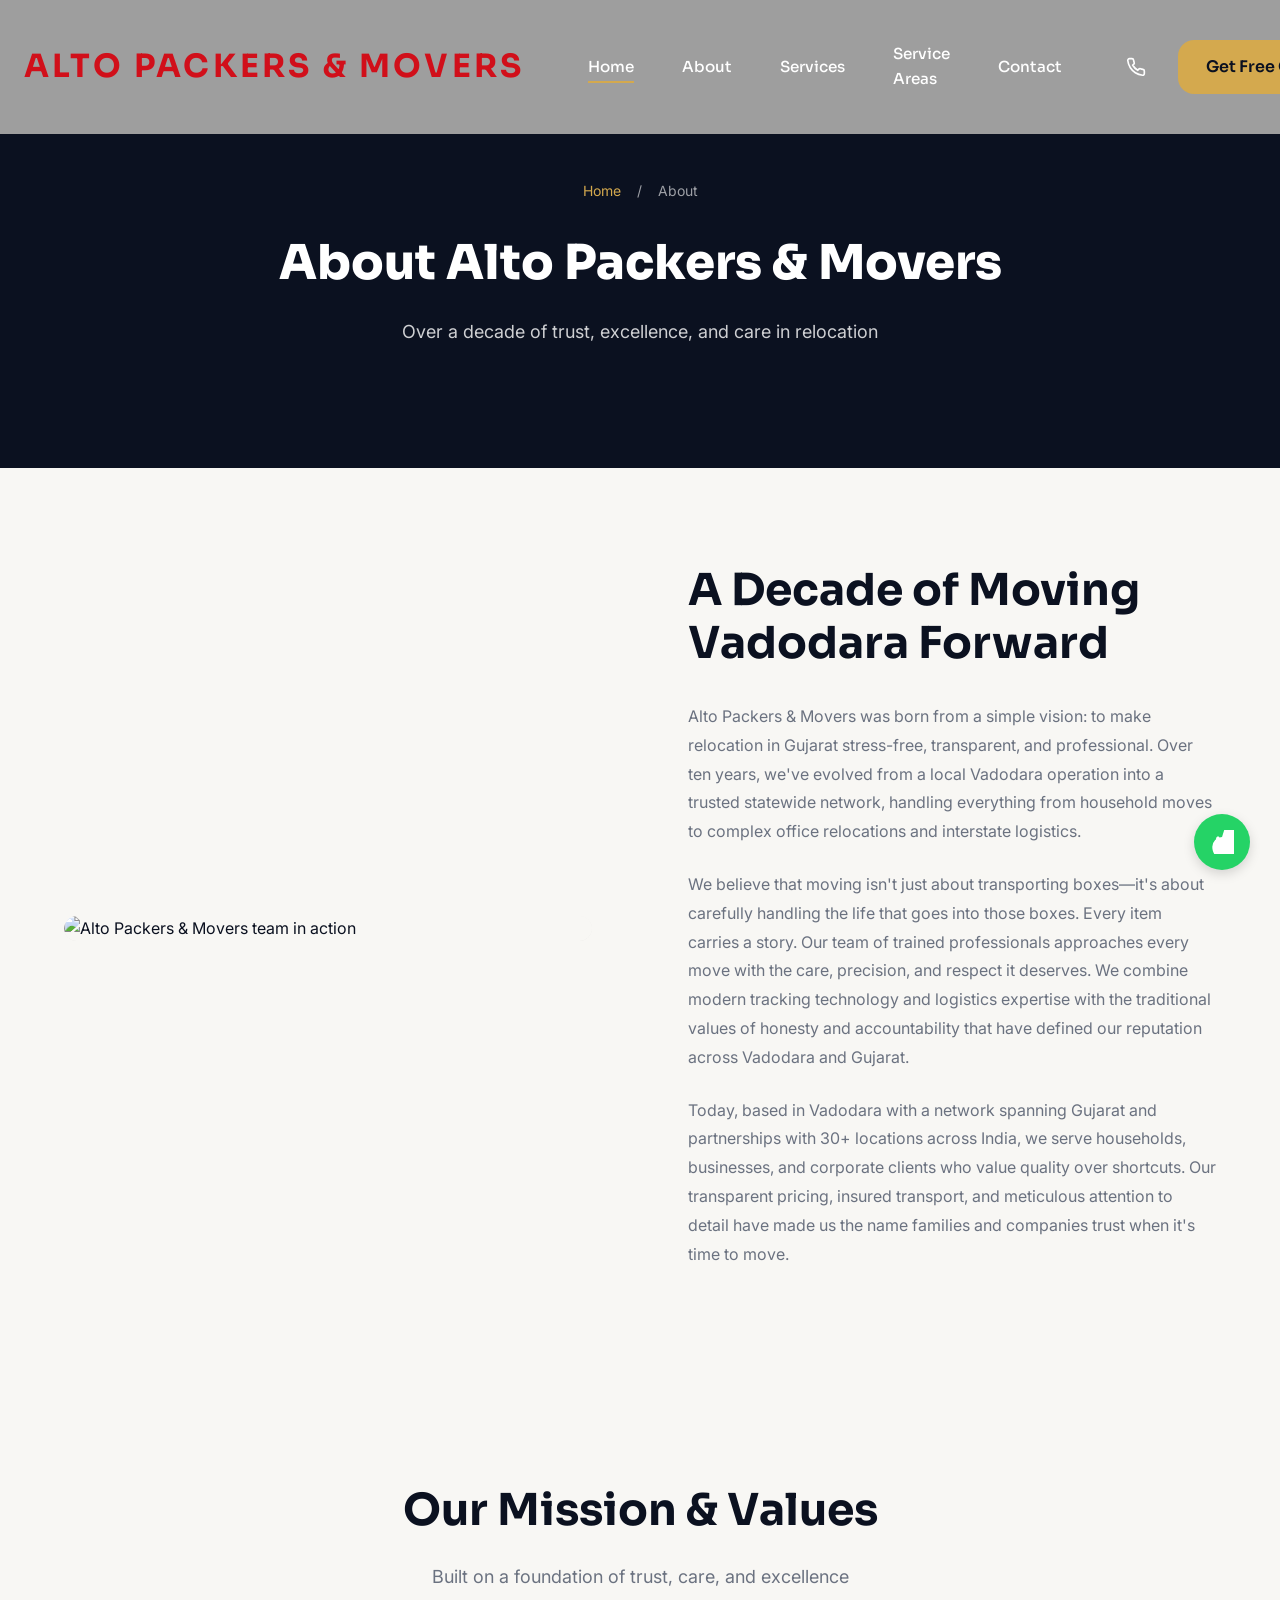
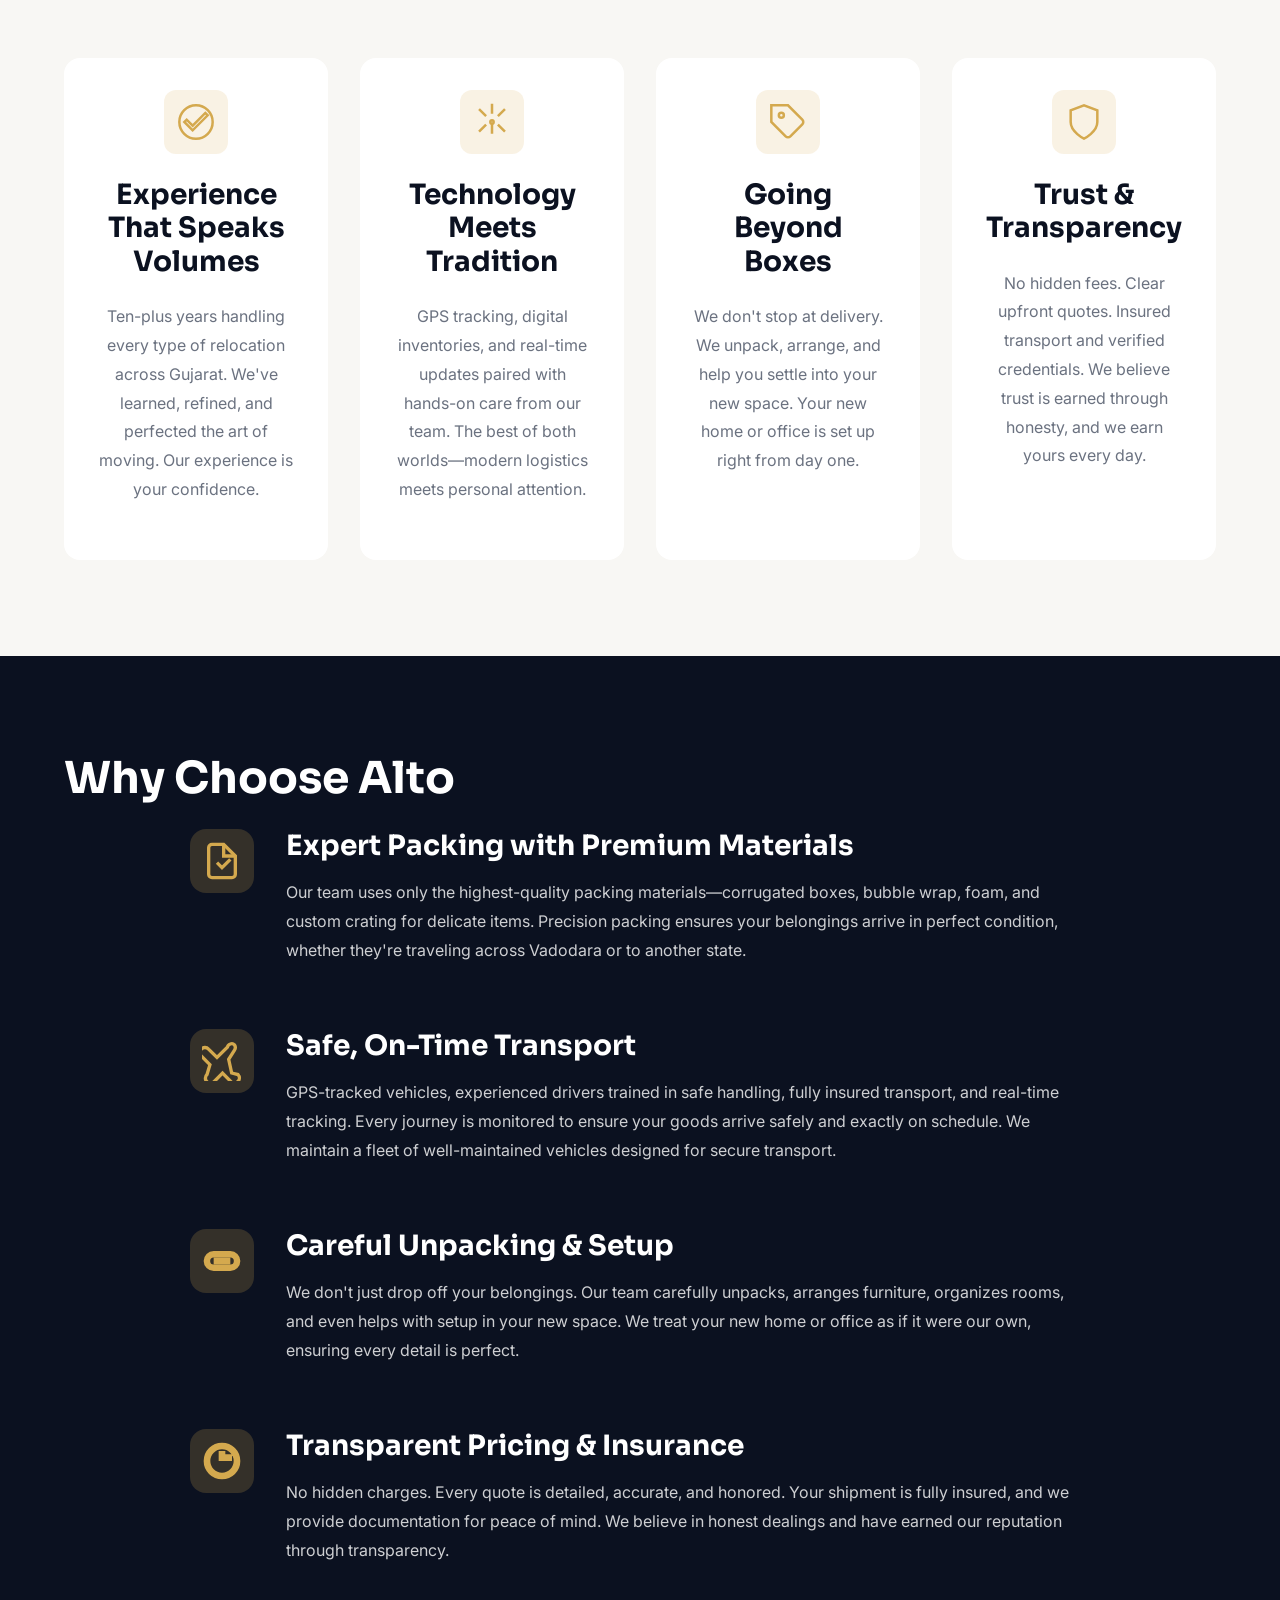
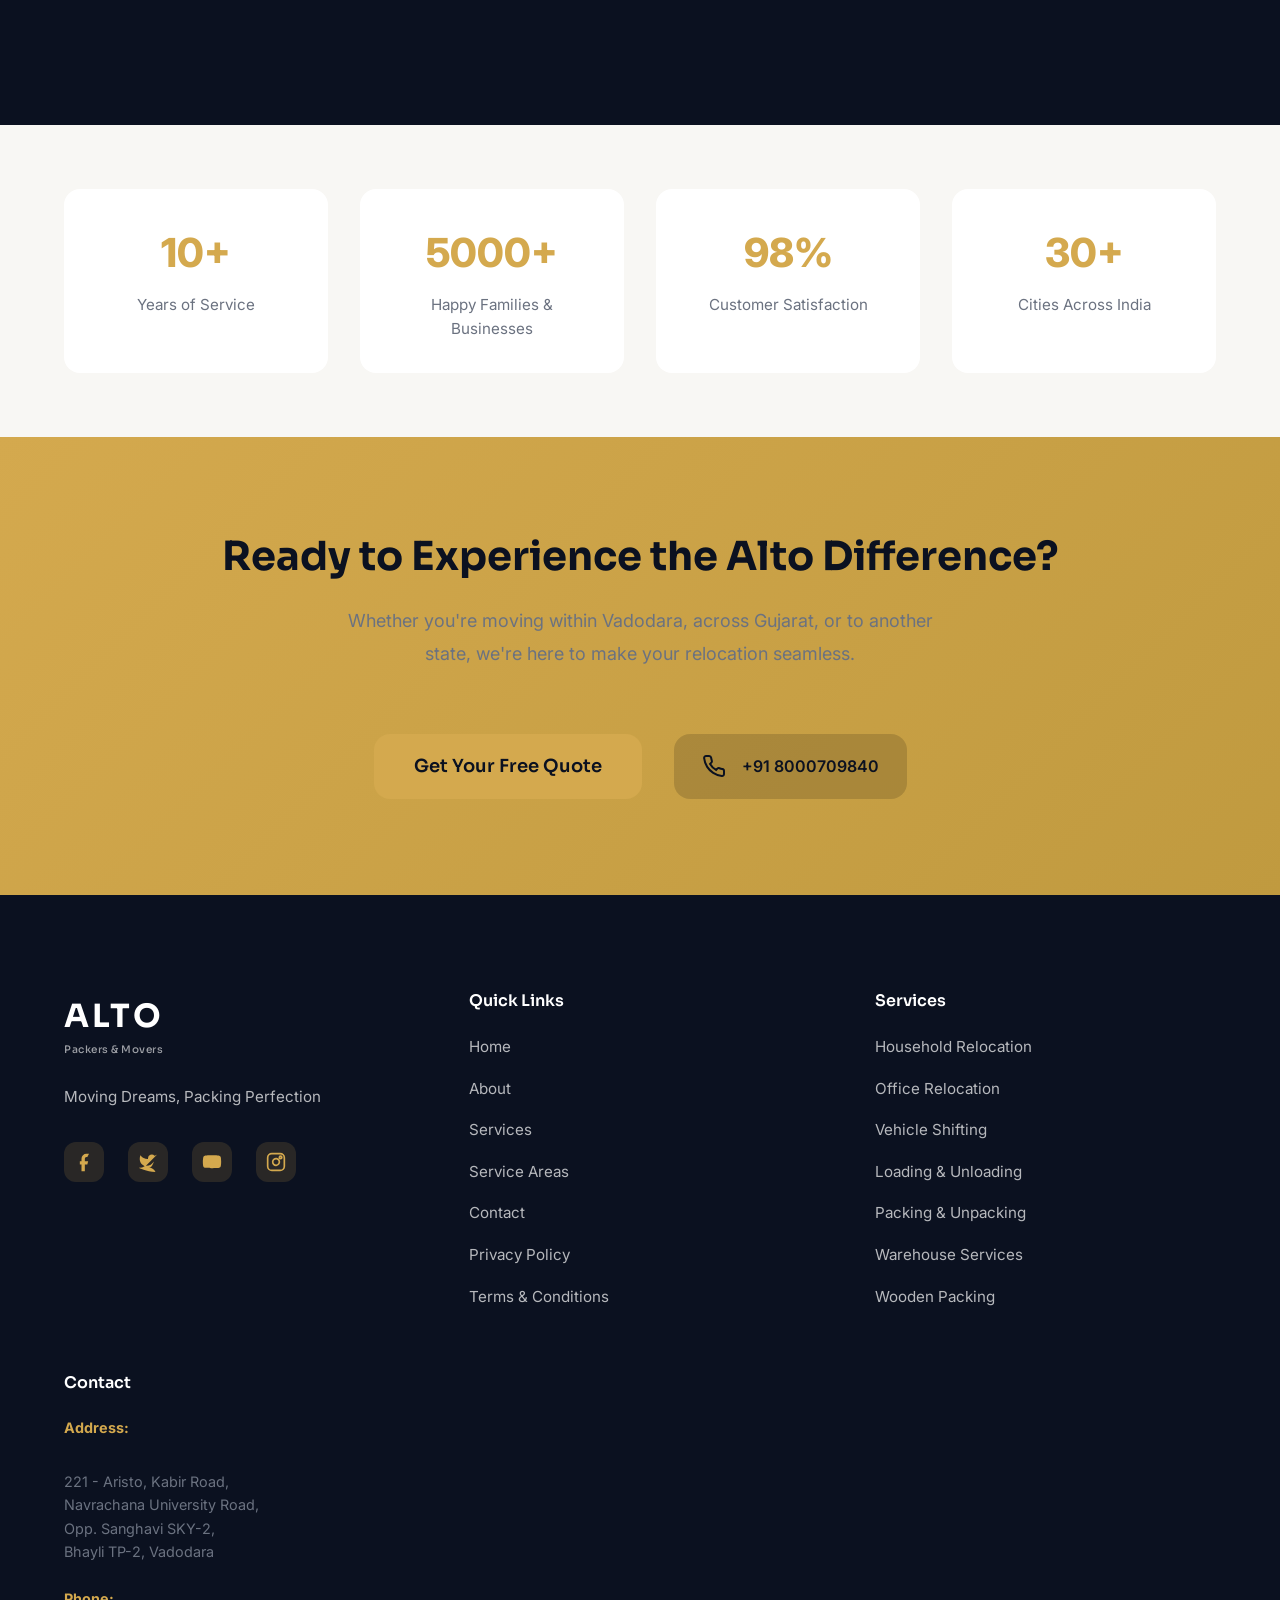
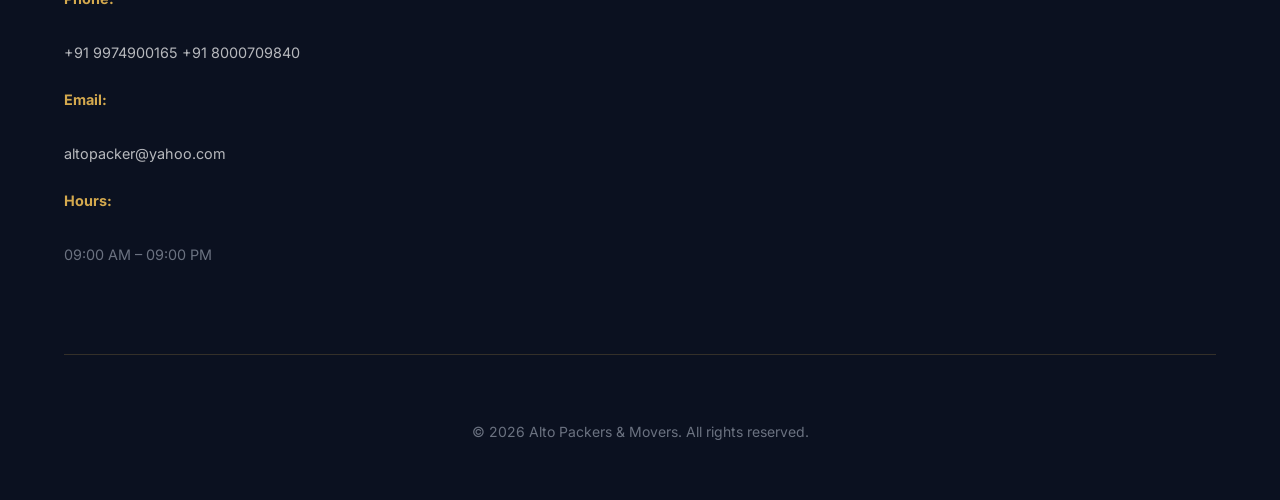
==== about.html @ b80f376f "Update about.html" ====
<!DOCTYPE html>
<html lang="en">
<head>
  <meta charset="UTF-8">
  <meta name="viewport" content="width=device-width, initial-scale=1.0">
  <meta name="description" content="About Alto Packers & Movers | 10+ years experience in premium relocation services across Gujarat. Expert moving company based in Vadodara.">
  <meta name="theme-color" content="#0B1120">
  <meta property="og:title" content="About Alto Packers & Movers | Our Story">
  <meta property="og:description" content="Learn about our 10+ years of expertise in premium relocation services across Vadodara and Gujarat.">
  <meta property="og:image" content="https://images.unsplash.com/photo-1552321554-5fefe8c9ef14?w=1200&h=630&fit=crop">
  <title>About Alto Packers & Movers | Our Story & Experience</title>
  <link href="https://fonts.googleapis.com/css2?family=Sora:wght@400;600;700;800&family=Inter:wght@400;500;600&display=swap" rel="stylesheet">
  <link rel="stylesheet" href="style.css">
</head>
<body>
  <!-- Header Injection -->
  <div id="header"></div>
  <!-- INNER PAGE HERO -->
  <section class="inner-hero">
    <div class="inner-hero__content">
      <div class="breadcrumb">
        <a href="index.html">Home</a>
        <span>/</span>
        <span>About</span>
      </div>
      <h1 class="inner-hero__title">About Alto Packers & Movers</h1>
      <p class="inner-hero__subtitle">Over a decade of trust, excellence, and care in relocation</p>
    </div>
  </section>

  <!-- STORY SECTION -->
  <section class="story-section">
    <div class="container">
      <div class="story-grid">
        <div class="story-image">
          <img src="https://images.unsplash.com/photo-1552321554-5fefe8c9ef14?w=600&h=700&fit=crop" alt="Alto Packers & Movers team in action" class="image-featured">
        </div>
        <div class="story-content">
          <h2 class="section__title">A Decade of Moving Vadodara Forward</h2>
          
          <p>
            Alto Packers & Movers was born from a simple vision: to make relocation in Gujarat stress-free, transparent, and professional. Over ten years, we've evolved from a local Vadodara operation into a trusted statewide network, handling everything from household moves to complex office relocations and interstate logistics.
          </p>

          <p>
            We believe that moving isn't just about transporting boxes—it's about carefully handling the life that goes into those boxes. Every item carries a story. Our team of trained professionals approaches every move with the care, precision, and respect it deserves. We combine modern tracking technology and logistics expertise with the traditional values of honesty and accountability that have defined our reputation across Vadodara and Gujarat.
          </p>

          <p>
            Today, based in Vadodara with a network spanning Gujarat and partnerships with 30+ locations across India, we serve households, businesses, and corporate clients who value quality over shortcuts. Our transparent pricing, insured transport, and meticulous attention to detail have made us the name families and companies trust when it's time to move.
          </p>
        </div>
      </div>
    </div>
  </section>

  <!-- MISSION & VALUES -->
  <section class="mission-values">
    <div class="container">
      <div class="section__header">
        <h2 class="section__title">Our Mission & Values</h2>
        <p class="section__subtitle">Built on a foundation of trust, care, and excellence</p>
      </div>

      <div class="values-grid">
        <div class="value-card">
          <div class="value-card__icon">
            <svg width="40" height="40" viewBox="0 0 24 24" fill="none" stroke="currentColor" stroke-width="1.5">
              <path d="M12 2C6.48 2 2 6.48 2 12s4.48 10 10 10 10-4.48 10-10S17.52 2 12 2zm-2 15l-5-5 1.41-1.41L10 14.17l7.59-7.59L19 8l-9 9z"></path>
            </svg>
          </div>
          <h3>Experience That Speaks Volumes</h3>
          <p>Ten-plus years handling every type of relocation across Gujarat. We've learned, refined, and perfected the art of moving. Our experience is your confidence.</p>
        </div>

        <div class="value-card">
          <div class="value-card__icon">
            <svg width="40" height="40" viewBox="0 0 24 24" fill="none" stroke="currentColor" stroke-width="1.5">
              <circle cx="12" cy="12" r="1"></circle>
              <path d="M12 1v6m0 6v6"></path>
              <path d="M4.22 4.22l4.24 4.24m0 5.08l-4.24 4.24"></path>
              <path d="M19.78 4.22l-4.24 4.24m0 5.08l4.24 4.24"></path>
            </svg>
          </div>
          <h3>Technology Meets Tradition</h3>
          <p>GPS tracking, digital inventories, and real-time updates paired with hands-on care from our team. The best of both worlds—modern logistics meets personal attention.</p>
        </div>

        <div class="value-card">
          <div class="value-card__icon">
            <svg width="40" height="40" viewBox="0 0 24 24" fill="none" stroke="currentColor" stroke-width="1.5">
              <path d="M20.59 13.41l-7.17 7.17a2 2 0 0 1-2.83 0L2 12V2h10l8.59 8.59a2 2 0 0 1 0 2.82z"></path>
              <circle cx="8" cy="8" r="1.5"></circle>
            </svg>
          </div>
          <h3>Going Beyond Boxes</h3>
          <p>We don't stop at delivery. We unpack, arrange, and help you settle into your new space. Your new home or office is set up right from day one.</p>
        </div>

        <div class="value-card">
          <div class="value-card__icon">
            <svg width="40" height="40" viewBox="0 0 24 24" fill="none" stroke="currentColor" stroke-width="1.5">
              <path d="M12 22s8-4 8-10V5l-8-3-8 3v7c0 6 8 10 8 10z"></path>
            </svg>
          </div>
          <h3>Trust & Transparency</h3>
          <p>No hidden fees. Clear upfront quotes. Insured transport and verified credentials. We believe trust is earned through honesty, and we earn yours every day.</p>
        </div>
      </div>
    </section>

  <!-- WHY CHOOSE US DETAIL -->
  <section class="why-choose-us-detail dark-section">
    <div class="container">
      <h2 class="section__title">Why Choose Alto</h2>

      <div class="features-list">
        <div class="feature-detail">
          <div class="feature-detail__icon">
            <svg width="40" height="40" viewBox="0 0 24 24" fill="none" stroke="currentColor" stroke-width="2">
              <path d="M13 2H6a2 2 0 0 0-2 2v16a2 2 0 0 0 2 2h12a2 2 0 0 0 2-2V9z"></path>
              <polyline points="13 2 13 9 20 9"></polyline>
              <path d="M9 13l3 3 5-5"></path>
            </svg>
          </div>
          <div>
            <h3>Expert Packing with Premium Materials</h3>
            <p>Our team uses only the highest-quality packing materials—corrugated boxes, bubble wrap, foam, and custom crating for delicate items. Precision packing ensures your belongings arrive in perfect condition, whether they're traveling across Vadodara or to another state.</p>
          </div>
        </div>

        <div class="feature-detail">
          <div class="feature-detail__icon">
            <svg width="40" height="40" viewBox="0 0 24 24" fill="none" stroke="currentColor" stroke-width="2">
              <path d="M17.8 19.2L16 11l3.5-5.5c.7-1 .6-2.2 0-3.2a2.276 2.276 0 0 0-2.5-.5c-.88.3-1.6 1-1.77 1.93L9 9.86l-5.07-5a3 3 0 1 0-4.24 4.24l5.07 5.07L3 20.13a3 3 0 1 0 4.24 4.24l5.07-5.07 5.07 5.07a3 3 0 0 0 4.24-4.24L17.8 19.2z"></path>
            </svg>
          </div>
          <div>
            <h3>Safe, On-Time Transport</h3>
            <p>GPS-tracked vehicles, experienced drivers trained in safe handling, fully insured transport, and real-time tracking. Every journey is monitored to ensure your goods arrive safely and exactly on schedule. We maintain a fleet of well-maintained vehicles designed for secure transport.</p>
          </div>
        </div>

        <div class="feature-detail">
          <div class="feature-detail__icon">
            <svg width="40" height="40" viewBox="0 0 24 24" fill="none" stroke="currentColor" stroke-width="2">
              <path d="M3.9 12c0-1.71 1.39-3.1 3.1-3.1h4V7H7c-2.76 0-5 2.24-5 5s2.24 5 5 5h4v-1.9H7c-1.71 0-3.1-1.39-3.1-3.1zM8 13h8v-2H8v2zm9-6h-4v1.9h4c1.71 0 3.1 1.39 3.1 3.1s-1.39 3.1-3.1 3.1h-4V17h4c2.76 0 5-2.24 5-5s-2.24-5-5-5z"></path>
            </svg>
          </div>
          <div>
            <h3>Careful Unpacking & Setup</h3>
            <p>We don't just drop off your belongings. Our team carefully unpacks, arranges furniture, organizes rooms, and even helps with setup in your new space. We treat your new home or office as if it were our own, ensuring every detail is perfect.</p>
          </div>
        </div>

        <div class="feature-detail">
          <div class="feature-detail__icon">
            <svg width="40" height="40" viewBox="0 0 24 24" fill="none" stroke="currentColor" stroke-width="2">
              <path d="M12 22C6.477 22 2 17.523 2 12S6.477 2 12 2s10 4.477 10 10-4.477 10-10 10zm0-2a8 8 0 1 0 0-16 8 8 0 0 0 0 16zm1-11h4v2h-6V7h2v4z"></path>
            </svg>
          </div>
          <div>
            <h3>Transparent Pricing & Insurance</h3>
            <p>No hidden charges. Every quote is detailed, accurate, and honored. Your shipment is fully insured, and we provide documentation for peace of mind. We believe in honest dealings and have earned our reputation through transparency.</p>
          </div>
        </div>
      </div>
    </div>
  </section>

  <!-- STATS STRIP -->
  <section class="stats-strip">
    <div class="container">
      <div class="stats-grid">
        <div class="stat-block">
          <div class="stat-block__number">10+</div>
          <div class="stat-block__label">Years of Service</div>
        </div>
        <div class="stat-block">
          <div class="stat-block__number">5000+</div>
          <div class="stat-block__label">Happy Families & Businesses</div>
        </div>
        <div class="stat-block">
          <div class="stat-block__number">98%</div>
          <div class="stat-block__label">Customer Satisfaction</div>
        </div>
        <div class="stat-block">
          <div class="stat-block__number">30+</div>
          <div class="stat-block__label">Cities Across India</div>
        </div>
      </div>
    </div>
  </section>

  <!-- CTA BANNER -->
  <section class="cta-banner">
    <div class="container">
      <h2 class="cta-banner__title">Ready to Experience the Alto Difference?</h2>
      <p class="cta-banner__description">Whether you're moving within Vadodara, across Gujarat, or to another state, we're here to make your relocation seamless.</p>
      <div class="cta-banner__actions">
        <a href="contact.html" class="btn btn--secondary btn--large">Get Your Free Quote</a>
        <a href="tel:+918000709840" class="cta-banner__phone">
          <svg width="24" height="24" viewBox="0 0 24 24" fill="none" stroke="currentColor" stroke-width="2">
            <path d="M22 16.92v3a2 2 0 0 1-2.18 2 19.79 19.79 0 0 1-8.63-3.07 19.5 19.5 0 0 1-6-6 19.79 19.79 0 0 1-3.07-8.67A2 2 0 0 1 4.11 2h3a2 2 0 0 1 2 1.72 12.84 12.84 0 0 0 .7 2.81 2 2 0 0 1-.45 2.11L8.09 9.91a16 16 0 0 0 6 6l1.27-1.27a2 2 0 0 1 2.11-.45 12.84 12.84 0 0 0 2.81.7A2 2 0 0 1 22 16.92z"></path>
          </svg>
          <span>+91 8000709840</span>
        </a>
      </div>
    </div>
  </section>

 

  <!-- WhatsApp Button -->
  <a href="https://wa.me/918000709840?text=Hello%20Alto%20Packers%20%26%20Movers%21%20I%20need%20help%20with%20my%20move." class="whatsapp-btn" aria-label="Chat on WhatsApp" title="Chat with us on WhatsApp" target="_blank" rel="noopener noreferrer">
    <svg width="24" height="24" viewBox="0 0 24 24" fill="currentColor">
      <path d="M17.472 14.382c-.297-.149-1.758-.867-2.03-.967-.272-.099-.471-.148-.67.15-.197.297-.767.966-.94 1.164-.173.199-.347.223-.644.075-.297-.15-1.255-.463-2.39-1.475-.883-.788-1.48-1.761-1.653-2.059-.173-.297-.018-.458.13-.606.134-.133.298-.347.446-.52.149-.174.198-.298.298-.497.099-.198.05-.371-.025-.52-.075-.149-.669-1.612-.916-2.207-.242-.579-.487-.5-.67-.51-.173-.008-.371-.01-.57-.01-.198 0-.52.074-.792.372-.272.297-1.04 1.016-1.04 2.479 0 1.462 1.065 2.875 1.213 3.074.149.198 2.096 3.2 5.076 4.487.709.306 1.262.489 1.694.625.712.227 1.36.195 1.871.118.571-.085 1.758-.719 2.006-1.413.248-.694.248-1.289.173-1.413-.074-.124-.272-.198-.57-.347m-5.421-7.403h-.004a9.87 9.87 0 00-9.746 9.798c0 2.718.738 5.33 2.139 7.592l-2.26 6.541 6.753-2.212c2.215 1.201 4.708 1.86 7.298 1.86 9.616 0 17.450-7.83 17.450-17.45 0-4.647-1.876-9.03-5.286-12.313-3.41-3.282-7.994-5.087-12.848-5.087"/>
    </svg>
  </a>
<!-- Footer injection -->
  <div id="footer"></div>
   <script src="Inject.js" defer></script>
  <script src="script.js"></script>
</body>
</html>
---- style.css ----
/* ═══════════════════════════════════════════════════════════════
   ALTO PACKERS & MOVERS — PREMIUM DESIGN SYSTEM
   ═══════════════════════════════════════════════════════════════ */

:root {
  /* Colors */
  --color-dark: #0B1120;
  --color-dark-secondary: #1E2433;
  --color-accent: #D4A94E;
  --color-light: #F8F7F4;
  --color-light-secondary: #EDEAE3;
  --color-text-light: #ffffff;
  --color-text-dark: #0B1120;
  --color-text-muted: #6B7280;
  --color-border: #E5E7EB;
  
  /* Typography */
  --font-family-heading: 'Sora', sans-serif;
  --font-family-body: 'Inter', sans-serif;
  --font-weight-regular: 400;
  --font-weight-medium: 500;
  --font-weight-semibold: 600;
  --font-weight-bold: 700;
  --font-weight-extrabold: 800;
  
  /* Sizing */
  --spacing-xs: 0.5rem;
  --spacing-sm: 1rem;
  --spacing-md: 1.5rem;
  --spacing-lg: 2rem;
  --spacing-xl: 3rem;
  --spacing-2xl: 4rem;
  --spacing-3xl: 6rem;
  
  /* Border Radius */
  --radius-sm: 8px;
  --radius-md: 12px;
  --radius-lg: 16px;
  --radius-xl: 20px;
  --radius-full: 9999px;
  
  /* Shadows */
  --shadow-sm: 0 2px 8px rgba(0, 0, 0, 0.08);
  --shadow-md: 0 4px 16px rgba(0, 0, 0, 0.12);
  --shadow-lg: 0 8px 24px rgba(0, 0, 0, 0.16);
  --shadow-xl: 0 12px 32px rgba(0, 0, 0, 0.2);
  
  /* Glow effects */
  --glow-accent: 0 0 30px rgba(212, 169, 78, 0.3);
  --glow-accent-strong: 0 0 50px rgba(212, 169, 78, 0.4);
  
  /* Transitions */
  --transition-fast: 150ms ease-in-out;
  --transition-base: 250ms ease-in-out;
  --transition-slow: 350ms ease-in-out;
}

/* Noise texture overlay */
@keyframes grain {
  0% { background-position: 0 0; }
  100% { background-position: 100px 100px; }
}

/* ═══════════════════════════════════════════════════════════════
   RESET & BASE STYLES
   ═══════════════════════════════════════════════════════════════ */

* {
  margin: 0;
  padding: 0;
  box-sizing: border-box;
}

html {
  scroll-behavior: smooth;
  background-color: var(--color-light);
}

body {
  font-family: var(--font-family-body);
  font-size: 1rem;
  line-height: 1.6;
  color: var(--color-text-dark);
  background-color: var(--color-light);
}

img {
  max-width: 100%;
  height: auto;
  display: block;
}

a {
  color: var(--color-accent);
  text-decoration: none;
  transition: color var(--transition-base);
}

a:hover {
  color: #c09a3f;
}

/* ═══════════════════════════════════════════════════════════════
   TYPOGRAPHY
   ═══════════════════════════════════════════════════════════════ */

h1, h2, h3, h4, h5, h6 {
  font-family: var(--font-family-heading);
  font-weight: var(--font-weight-bold);
  line-height: 1.2;
  margin-bottom: var(--spacing-md);
}

h1 {
  font-size: clamp(2rem, 6vw, 3.5rem);
  font-weight: var(--font-weight-extrabold);
}

h2 {
  font-size: clamp(1.75rem, 5vw, 2.75rem);
  font-weight: var(--font-weight-bold);
}

h3 {
  font-size: clamp(1.25rem, 4vw, 1.75rem);
  font-weight: var(--font-weight-bold);
}

h4 {
  font-size: 1.25rem;
  font-weight: var(--font-weight-semibold);
}

p {
  margin-bottom: var(--spacing-md);
  line-height: 1.8;
  color: var(--color-text-muted);
}

.eyebrow {
  font-family: var(--font-family-heading);
  font-size: 0.75rem;
  font-weight: var(--font-weight-semibold);
  letter-spacing: 0.15em;
  text-transform: uppercase;
  color: var(--color-accent);
  margin-bottom: var(--spacing-md);
  display: inline-block;
}

/* ═══════════════════════════════════════════════════════════════
   CONTAINER & LAYOUT
   ═══════════════════════════════════════════════════════════════ */

.container {
  max-width: 1200px;
  margin: 0 auto;
  padding: 0 var(--spacing-md);
}

@media (max-width: 768px) {
  .container {
    padding: 0 var(--spacing-sm);
  }
}

section {
  padding: var(--spacing-3xl) 0;
}

@media (max-width: 768px) {
  section {
    padding: var(--spacing-2xl) 0;
  }
}

.dark-section {
  background-color: var(--color-dark);
  color: var(--color-text-light);
}

.dark-section p {
  color: rgba(255, 255, 255, 0.8);
}

.dark-section h2,
.dark-section h3 {
  color: var(--color-text-light);
}

/* ═══════════════════════════════════════════════════════════════
   BUTTONS
   ═══════════════════════════════════════════════════════════════ */

.btn {
  display: inline-flex;
  align-items: center;
  justify-content: center;
  gap: var(--spacing-xs);
  padding: 0.875rem 1.75rem;
  font-family: var(--font-family-heading);
  font-size: 1rem;
  font-weight: var(--font-weight-semibold);
  border: none;
  border-radius: var(--radius-lg);
  cursor: pointer;
  transition: all var(--transition-base);
  white-space: nowrap;
  text-decoration: none;
}

.btn--primary {
  background-color: var(--color-accent);
  color: var(--color-dark);
}

.btn--primary:hover {
  background-color: #c09a3f;
  transform: translateY(-2px);
  box-shadow: 0 4px 12px rgba(212, 169, 78, 0.3);
}

.btn--secondary {
  background-color: var(--color-accent);
  color: var(--color-dark);
}

.btn--secondary:hover {
  background-color: #c09a3f;
}

.btn--ghost {
  background-color: transparent;
  color: var(--color-accent);
  border: 2px solid var(--color-accent);
}

.btn--ghost:hover {
  background-color: rgba(212, 169, 78, 0.1);
  border-color: #c09a3f;
}

.btn--large {
  padding: 1.125rem 2.5rem;
  font-size: 1.125rem;
}

.btn--small {
  padding: 0.5rem 1rem;
  font-size: 0.875rem;
}

/* ═══════════════════════════════════════════════════════════════
   HEADER & NAVIGATION
   ═══════════════════════════════════════════════════════════════ */

.header {
  position: fixed;
  top: 0;
  left: 0;
  right: 0;
  z-index: 1000;
  background:#9e9e9e;
  transition: all var(--transition-base);
  padding: var(--spacing-md) 0;
}

/* Header on inner pages (about, services, service-areas, contact) */
.header.inner-page {
  background: var(--color-dark);
}

/* Header after scroll - blurred effect */
.header.scrolled {
  background: #9e9e9e;
  backdrop-filter: blur(10px);
  padding: var(--spacing-sm) 0;
  box-shadow: 0 4px 30px rgba(0, 0, 0, 0.15);
}

.header.scrolled {
  background-color: rgba(11, 17, 32, 0.95);
  backdrop-filter: blur(8px);
  box-shadow: var(--shadow-md);
}

.header__container {
  max-width: 1400px;
  margin: 0 auto;
  padding: 1rem var(--spacing-md);
  display: flex;
  align-items: center;
  justify-content: space-between;
  gap: var(--spacing-lg);
}

.header__logo {
  flex-shrink: 0;
}

.logo {
  font-family: var(--font-family-heading);
  font-weight: var(--font-weight-bold);
}

.logo__text {
  font-size: 2rem;
  color:#D10F1A;
  letter-spacing: 0.1em;
}

.logo__subtext {
  font-size: 0.65rem;
  font-weight: var(--font-weight-medium);
  color: #D10F1A;
  letter-spacing: 0.05em;
}

.logo--light .logo__text {
  color: var(--color-text-light);
}

.logo--light .logo__subtext {
  color: rgba(255, 255, 255, 0.6);
}

.nav {
  display: flex;
  align-items: center;
  gap: var(--spacing-xl);
  flex: 1;
  margin: 0 var(--spacing-lg);
}

.nav__link {
  font-family: var(--font-family-heading);
  font-weight: var(--font-weight-medium);
  color: var(--color-text-light);
  font-size: 0.95rem;
  transition: color var(--transition-base);
  position: relative;
}

.nav__link::after {
  content: '';
  position: absolute;
  bottom: -4px;
  left: 0;
  width: 0;
  height: 2px;
  background-color: var(--color-accent);
  transition: width var(--transition-base);
}

.nav__link--active::after,
.nav__link:hover::after {
  width: 100%;
}

.nav__link:hover {
  color: var(--color-accent);
}

.header__actions {
  display: flex;
  align-items: center;
  gap: var(--spacing-lg);
  flex-shrink: 0;
}

.header__phone {
  display: flex;
  align-items: center;
  gap: var(--spacing-xs);
  color: var(--color-text-light);
  font-weight: var(--font-weight-semibold);
  font-size: 0.95rem;
  transition: color var(--transition-base);
}

.header__phone:hover {
  color: var(--color-accent);
}

.header__phone span {
  display: none;
}

@media (max-width: 1024px) {
  .header__phone span {
    display: inline;
  }
  
  .nav {
    gap: var(--spacing-lg);
    margin: 0 var(--spacing-md);
  }
}

/* Hamburger Menu */
.hamburger {
  display: none;
  flex-direction: column;
  gap: 6px;
  background: none;
  border: none;
  cursor: pointer;
  z-index: 1001;
}

.hamburger span {
  width: 24px;
  height: 2px;
  background-color: var(--color-text-light);
  border-radius: 1px;
  transition: all var(--transition-base);
}

@media (max-width: 768px) {
  .hamburger {
    display: flex;
  }
  
  .hamburger.active span:nth-child(1) {
    transform: rotate(45deg) translate(8px, 8px);
  }
  
  .hamburger.active span:nth-child(2) {
    opacity: 0;
  }
  
  .hamburger.active span:nth-child(3) {
    transform: rotate(-45deg) translate(7px, -7px);
  }
  
  .nav {
    position: fixed;
    top: 0;
    left: 0;
    right: 0;
    bottom: 0;
    flex-direction: column;
    gap: var(--spacing-lg);
    background-color: rgba(11, 17, 32, 0.98);
    backdrop-filter: blur(8px);
    padding: 100px var(--spacing-lg) var(--spacing-lg);
    margin: 0;
    transform: translateX(-100%);
    transition: transform var(--transition-base);
    justify-content: flex-start;
  }
  
  .nav.active {
    transform: translateX(0);
  }
  
  .nav__link {
    font-size: 1.25rem;
  }
  
  .header__actions {
    flex-direction: column;
    gap: var(--spacing-md);
    align-items: stretch;
  }
  
  .header__phone {
    flex-direction: column;
    text-align: center;
  }
  
  .header__phone span {
    display: inline;
  }
}

/* ═══════════════════════════════════════════════════════════════
   HERO SECTION
   ═══════════════════════════════════════════════════════════════ */

.hero {
  position: relative;
  width: 100%;
  min-height: 100vh;
  display: flex;
  align-items: center;
  justify-content: center;
  overflow: hidden;
  margin-top: 60px;
}

.hero__video {
  position: absolute;
  top: 0;
  left: 0;
  width: 100%;
  height: 100%;
  object-fit: cover;
}

.hero__overlay {
  position: absolute;
  inset: 0;
  background: linear-gradient(180deg, rgba(11, 17, 32, 0.2) 0%, rgba(11, 17, 32, 0.75) 100%);
  z-index: 1;
}

/* Animated parallax on scroll */
.hero__video {
  animation: parallaxZoom 20s ease-out forwards;
}

.hero__content {
  position: relative;
  z-index: 2;
  text-align: center;
  color: var(--color-text-light);
  max-width: 900px;
  padding: 0 var(--spacing-md);
}

.hero__title {
  font-size: clamp(2.5rem, 8vw, 4rem);
  font-weight: var(--font-weight-extrabold);
  margin-bottom: var(--spacing-lg);
  line-height: 1.2;
}

.hero__subtitle {
  display: block;
  font-size: clamp(1rem, 3vw, 1.5rem);
  font-weight: var(--font-weight-regular);
  color: rgba(255, 255, 255, 0.8);
  margin-top: var(--spacing-sm);
}

.hero__description {
  font-size: 1.125rem;
  color: rgba(255, 255, 255, 0.8);
  margin-bottom: var(--spacing-2xl);
  line-height: 1.6;
}

.hero__ctas {
  display: flex;
  gap: var(--spacing-md);
  justify-content: center;
  flex-wrap: wrap;
  margin-bottom: var(--spacing-3xl);
}

.hero__stats {
  display: grid;
  grid-template-columns: repeat(auto-fit, minmax(150px, 1fr));
  gap: var(--spacing-lg);
  margin-top: var(--spacing-3xl);
  padding-top: var(--spacing-2xl);
  border-top: 1px solid rgba(212, 169, 78, 0.3);
}

.stat {
  text-align: center;
}

.stat__value {
  font-size: clamp(1.75rem, 4vw, 2.5rem);
  font-weight: var(--font-weight-extrabold);
  color: var(--color-accent);
  margin-bottom: var(--spacing-xs);
}

.stat__label {
  font-size: 0.875rem;
  font-weight: var(--font-weight-medium);
  color: rgba(255, 255, 255, 0.7);
}

.hero__scroll-indicator {
  position: absolute;
  bottom: 40px;
  left: 50%;
  transform: translateX(-50%);
  z-index: 2;
  animation: bounce 2s infinite;
  color: var(--color-accent);
}

@keyframes bounce {
  0%, 100% { transform: translateX(-50%) translateY(0); }
  50% { transform: translateX(-50%) translateY(10px); }
}

/* ═══════════════════════════════════════════════════════════════
   INNER PAGE HERO
   ═══════════════════════════════════════════════════════════════ */

.inner-hero {
  background-color: var(--color-dark);
  color: var(--color-text-light);
  padding: 120px var(--spacing-md) var(--spacing-3xl);
  text-align: center;
  margin-top: 60px;
}

.inner-hero__content {
  max-width: 800px;
  margin: 0 auto;
}

.breadcrumb {
  display: flex;
  align-items: center;
  justify-content: center;
  gap: var(--spacing-sm);
  font-size: 0.875rem;
  margin-bottom: var(--spacing-lg);
  color: rgba(255, 255, 255, 0.6);
}

.breadcrumb a {
  color: var(--color-accent);
  transition: color var(--transition-base);
}

.breadcrumb a:hover {
  color: #c09a3f;
}

.inner-hero__title {
  font-size: clamp(2rem, 6vw, 3rem);
  margin-bottom: var(--spacing-md);
}

.inner-hero__subtitle {
  font-size: 1.125rem;
  color: rgba(255, 255, 255, 0.8);
}

/* ═══════════════════════════════════════════════════════════════
   SECTION HEADERS
   ═══════════════════════════════════════════════════════════════ */

.section__header {
  text-align: center;
  margin-bottom: var(--spacing-2xl);
}

.section__title {
  margin-bottom: var(--spacing-md);
}

.section__subtitle {
  font-size: 1.125rem;
  color: var(--color-text-muted);
  max-width: 600px;
  margin: 0 auto;
}

.dark-section .section__subtitle {
  color: rgba(255, 255, 255, 0.7);
}

.section__cta {
  text-align: center;
  margin-top: var(--spacing-2xl);
}

/* ═══════════════════════════════════════════════════════════════
   ABOUT TEASER
   ═══════════════════════════════════════════════════════════════ */

.about-teaser {
  background-color: var(--color-light);
  padding: var(--spacing-3xl) 0;
}

.about-teaser__grid {
  display: grid;
  grid-template-columns: 1fr 1fr;
  gap: var(--spacing-3xl);
  align-items: center;
}

.about-teaser__images {
  position: relative;
  height: 500px;
}

.image-stack {
  position: relative;
  width: 100%;
  height: 100%;
}

.image-stack__image {
  position: absolute;
  border-radius: var(--radius-lg);
  box-shadow: var(--shadow-lg);
  width: 280px;
  height: 350px;
  object-fit: cover;
}

.image-stack__image--top {
  top: 0;
  left: 0;
  z-index: 2;
}

.image-stack__image--bottom {
  bottom: 0;
  right: 0;
  z-index: 1;
  opacity: 0.8;
}

.stat-card {
  position: absolute;
  bottom: 20px;
  left: 20px;
  z-index: 3;
  background-color: var(--color-dark);
  color: var(--color-text-light);
  padding: var(--spacing-md);
  border-radius: var(--radius-lg);
  border: 2px solid var(--color-accent);
  box-shadow: var(--shadow-lg);
}

.stat-card--floating {
  animation: float 3s ease-in-out infinite;
}

@keyframes float {
  0%, 100% { transform: translateY(0px); }
  50% { transform: translateY(-10px); }
}

.stat-card__label {
  font-size: 0.75rem;
  font-weight: var(--font-weight-medium);
  text-transform: uppercase;
  letter-spacing: 0.1em;
  color: var(--color-accent);
  margin-bottom: var(--spacing-xs);
}

.stat-card__value {
  font-size: 2rem;
  font-weight: var(--font-weight-extrabold);
  display: flex;
  align-items: center;
  gap: var(--spacing-xs);
}

.stat-card__stars {
  color: var(--color-accent);
  display: inline-block;
}

.about-teaser__content h2 {
  margin-bottom: var(--spacing-lg);
}

.about-teaser__content p {
  margin-bottom: var(--spacing-md);
}

.link-arrow {
  display: inline-flex;
  align-items: center;
  gap: var(--spacing-xs);
  font-weight: var(--font-weight-semibold);
  color: var(--color-accent);
  margin-top: var(--spacing-md);
}

.link-arrow::after {
  content: '→';
  transition: transform var(--transition-base);
}

.link-arrow:hover::after {
  transform: translateX(4px);
}

@media (max-width: 768px) {
  .about-teaser__grid {
    grid-template-columns: 1fr;
    gap: var(--spacing-2xl);
  }
  
  .image-stack {
    height: 300px;
  }
  
  .image-stack__image {
    width: 200px;
    height: 250px;
  }
}

/* ═══════════════════════════════════════════════════════════════
   SERVICES GRID
   ═══════════════════════════════════════════════════════════════ */

.services-grid {
  display: grid;
  grid-template-columns: repeat(auto-fit, minmax(280px, 1fr));
  gap: var(--spacing-lg);
  margin-bottom: var(--spacing-2xl);
}

.service-card {
  background-color: var(--color-text-light);
  padding: var(--spacing-lg);
  border-radius: var(--radius-lg);
  border: 2px solid transparent;
  transition: all var(--transition-base);
  display: flex;
  flex-direction: column;
  gap: var(--spacing-md);
  text-decoration: none;
  color: var(--color-text-dark);
}

.service-card:hover {
  transform: translateY(-8px);
  border-color: var(--color-accent);
  box-shadow: 0 12px 32px rgba(212, 169, 78, 0.15);
}

.service-card__icon {
  width: 56px;
  height: 56px;
  background-color: rgba(212, 169, 78, 0.1);
  border-radius: var(--radius-md);
  display: flex;
  align-items: center;
  justify-content: center;
  color: var(--color-accent);
  transition: all var(--transition-base);
}

.service-card:hover .service-card__icon {
  background-color: var(--color-accent);
  color: var(--color-dark);
}

.service-card__title {
  font-size: 1.25rem;
  font-weight: var(--font-weight-semibold);
  margin: 0;
}

.service-card__description {
  font-size: 0.95rem;
  color: var(--color-text-muted);
  margin: 0;
}

/* ═══════════════════════════════════════════════════════════════
   WHY CHOOSE US
   ═══════════════════════════════════════════════════════════════ */

.why-choose-us__grid {
  display: grid;
  grid-template-columns: 1fr 1fr;
  gap: var(--spacing-3xl);
  align-items: center;
}

.feature-row {
  display: flex;
  gap: var(--spacing-lg);
  margin-bottom: var(--spacing-2xl);
}

.feature-row__icon {
  flex-shrink: 0;
  width: 48px;
  height: 48px;
  border-radius: var(--radius-md);
  background-color: rgba(212, 169, 78, 0.15);
  display: flex;
  align-items: center;
  justify-content: center;
  color: var(--color-accent);
}

.feature-row h3 {
  font-size: 1.25rem;
  margin-bottom: var(--spacing-sm);
}

.feature-row p {
  margin-bottom: 0;
}

.dark-section .feature-row h3 {
  color: var(--color-text-light);
}

.why-choose-us__image {
  position: relative;
}

.image-featured {
  border-radius: var(--radius-lg);
  box-shadow: var(--shadow-lg);
  width: 100%;
}

.badge-floating {
  position: absolute;
  bottom: 20px;
  right: 20px;
  background-color: var(--color-accent);
  color: var(--color-dark);
  padding: var(--spacing-md);
  border-radius: var(--radius-lg);
  display: flex;
  align-items: center;
  gap: var(--spacing-sm);
  font-weight: var(--font-weight-semibold);
  box-shadow: var(--shadow-lg);
  animation: float 3s ease-in-out infinite;
}

@media (max-width: 768px) {
  .why-choose-us__grid {
    grid-template-columns: 1fr;
    gap: var(--spacing-2xl);
  }
}

/* ═══════════════════════════════════════════════════════════════
   TIMELINE / HOW IT WORKS
   ═══════════════════════════════════════════════════════════════ */

.timeline {
  display: grid;
  grid-template-columns: repeat(4, 1fr);
  gap: var(--spacing-lg);
  position: relative;
}

.timeline::before {
  content: '';
  position: absolute;
  top: 40px;
  left: 0;
  right: 0;
  height: 2px;
  background: linear-gradient(90deg, var(--color-accent) 0%, var(--color-accent) 20%, transparent 20%, transparent 80%, var(--color-accent) 80%, var(--color-accent) 100%);
  z-index: 0;
}

.timeline-step {
  position: relative;
  z-index: 1;
  text-align: center;
}

.timeline-step__number {
  width: 80px;
  height: 80px;
  margin: 0 auto var(--spacing-lg);
  background: linear-gradient(135deg, var(--color-accent), #c09a3f);
  border-radius: 50%;
  display: flex;
  align-items: center;
  justify-content: center;
  font-size: 2rem;
  font-weight: var(--font-weight-extrabold);
  color: var(--color-dark);
  box-shadow: var(--shadow-lg);
}

.timeline-step__title {
  font-size: 1.125rem;
  font-weight: var(--font-weight-semibold);
  margin-bottom: var(--spacing-sm);
}

.timeline-step__description {
  font-size: 0.95rem;
  color: var(--color-text-muted);
  margin: 0;
}

.timeline-step__connector {
  display: none;
}

@media (max-width: 768px) {
  .timeline {
    grid-template-columns: 1fr;
    gap: var(--spacing-2xl);
  }
  
  .timeline::before {
    content: '';
    position: absolute;
    top: 0;
    left: 40px;
    right: auto;
    width: 2px;
    height: 100%;
    background: var(--color-accent);
  }
  
  .timeline-step {
    padding-left: var(--spacing-lg);
    text-align: left;
  }
  
  .timeline-step__number {
    width: 80px;
    height: 80px;
    margin: 0 0 var(--spacing-lg) -60px;
  }
}

/* ═══════════════════════════════════════════════════════════════
   COVERAGE STRIP
   ═══════════════════════════════════════════════════════════════ */

.coverage-strip {
  padding: var(--spacing-3xl) 0;
}

.coverage-strip__content {
  text-align: center;
  margin-bottom: var(--spacing-2xl);
}

.coverage-strip__description {
  font-size: 1.125rem;
  max-width: 700px;
  margin: var(--spacing-md) auto;
  line-height: 1.8;
}

.coverage-strip__map {
  margin: var(--spacing-2xl) 0;
  background-color: rgba(212, 169, 78, 0.05);
  border-radius: var(--radius-lg);
  padding: var(--spacing-2xl);
  display: flex;
  align-items: center;
  justify-content: center;
  min-height: 350px;
}

.map-placeholder {
  filter: drop-shadow(0 4px 12px rgba(212, 169, 78, 0.2));
}

.glow {
  animation: glow-pulse 2s ease-in-out infinite;
}

@keyframes glow-pulse {
  0%, 100% {
    r: 10px;
    opacity: 0.25;
  }
  50% {
    r: 15px;
    opacity: 0.1;
  }
}

/* ═══════════════════════════════════════════════════════════════
   TESTIMONIALS
   ═══════════════════════════════════════════════════════════════ */

.testimonials-carousel {
  display: grid;
  grid-template-columns: repeat(auto-fit, minmax(300px, 1fr));
  gap: var(--spacing-lg);
  overflow-x: auto;
  scroll-behavior: smooth;
}

.testimonial-card {
  background-color: var(--color-text-light);
  padding: var(--spacing-lg);
  border-radius: var(--radius-lg);
  box-shadow: var(--shadow-md);
}

.testimonial-card__stars {
  display: flex;
  gap: 4px;
  margin-bottom: var(--spacing-md);
  color: var(--color-accent);
}

.testimonial-card__quote {
  font-size: 1rem;
  font-style: italic;
  margin-bottom: var(--spacing-md);
  line-height: 1.8;
}

.testimonial-card__author {
  font-weight: var(--font-weight-semibold);
  margin-bottom: var(--spacing-xs);
}

.testimonial-card__location {
  font-size: 0.875rem;
  color: var(--color-text-muted);
}

/* ═══════════════════════════════════════════════════════════════
   GALLERY
   ═══════════════════════════════════════════════════════════════ */

.gallery {
  background-color: var(--color-light-secondary);
  padding: var(--spacing-3xl) 0;
}

.gallery-grid {
  display: grid;
  grid-template-columns: repeat(auto-fit, minmax(250px, 1fr));
  gap: var(--spacing-lg);
}

.gallery-item {
  position: relative;
  overflow: hidden;
  border-radius: var(--radius-lg);
  aspect-ratio: 1 / 1;
  box-shadow: var(--shadow-md);
  transition: all var(--transition-base);
}

.gallery-item img {
  width: 100%;
  height: 100%;
  object-fit: cover;
  transition: transform var(--transition-base);
}

.gallery-item:hover img {
  transform: scale(1.08);
}

.gallery-item__overlay {
  position: absolute;
  top: 0;
  left: 0;
  right: 0;
  bottom: 0;
  background: linear-gradient(135deg, rgba(212, 169, 78, 0.8), rgba(11, 17, 32, 0.8));
  display: flex;
  align-items: center;
  justify-content: center;
  color: var(--color-text-light);
  font-weight: var(--font-weight-semibold);
  opacity: 0;
  transition: opacity var(--transition-base);
}

.gallery-item:hover .gallery-item__overlay {
  opacity: 1;
}

/* ═══════════════════════════════════════════════════════════════
   CTA BANNER
   ═══════════════════════════════════════════════════════════════ */

.cta-banner {
  background: linear-gradient(135deg, var(--color-accent), #c09a3f);
  color: var(--color-dark);
  padding: var(--spacing-3xl) 0;
  text-align: center;
}

.cta-banner__title {
  font-size: clamp(1.75rem, 5vw, 2.5rem);
  margin-bottom: var(--spacing-md);
}

.cta-banner__description {
  font-size: 1.125rem;
  margin-bottom: var(--spacing-2xl);
  max-width: 600px;
  margin-left: auto;
  margin-right: auto;
}

.cta-banner__actions {
  display: flex;
  gap: var(--spacing-lg);
  justify-content: center;
  flex-wrap: wrap;
}

.cta-banner__phone {
  display: inline-flex;
  align-items: center;
  gap: var(--spacing-sm);
  background-color: rgba(0, 0, 0, 0.15);
  color: var(--color-dark);
  padding: 1rem 1.75rem;
  border-radius: var(--radius-lg);
  font-weight: var(--font-weight-semibold);
  transition: all var(--transition-base);
  text-decoration: none;
}

.cta-banner__phone:hover {
  background-color: rgba(0, 0, 0, 0.25);
}

/* ═══════════════════════════════════════════════════════════════
   SERVICE DETAIL PAGES
   ═══════════════════════════════════════════════════════════════ */

.service-detail {
  padding: var(--spacing-3xl) 0;
}

.service-detail:nth-child(even) {
  background-color: var(--color-light-secondary);
}

.service-detail__grid {
  display: grid;
  grid-template-columns: 1fr 1fr;
  gap: var(--spacing-3xl);
  align-items: center;
}

.service-detail__grid--right {
  direction: rtl;
}

.service-detail__grid--right > * {
  direction: ltr;
}

.service-detail__image {
  border-radius: var(--radius-lg);
  overflow: hidden;
  box-shadow: var(--shadow-lg);
}

.service-detail__content h2 {
  margin-bottom: var(--spacing-lg);
}

.service-detail__content p {
  margin-bottom: var(--spacing-md);
}

.service-detail__checklist {
  margin-top: var(--spacing-lg);
}

.checklist-item {
  display: flex;
  align-items: flex-start;
  gap: var(--spacing-md);
  margin-bottom: var(--spacing-md);
  font-size: 0.95rem;
}

.checklist-item svg {
  flex-shrink: 0;
  color: var(--color-accent);
  margin-top: 2px;
}

@media (max-width: 768px) {
  .service-detail__grid {
    grid-template-columns: 1fr;
    gap: var(--spacing-2xl);
  }
  
  .service-detail__grid--right {
    direction: ltr;
  }
}

/* ═══════════════════════════════════════════════════════════════
   STORY & MISSION SECTIONS
   ═══════════════════════════════════════════════════════════════ */

.story-section {
  padding: var(--spacing-3xl) 0;
}

.story-grid {
  display: grid;
  grid-template-columns: 1fr 1fr;
  gap: var(--spacing-3xl);
  align-items: center;
}

.story-image {
  border-radius: var(--radius-lg);
  overflow: hidden;
}

.story-content h2 {
  margin-bottom: var(--spacing-lg);
}

.story-content p {
  margin-bottom: var(--spacing-md);
  line-height: 1.8;
}

@media (max-width: 768px) {
  .story-grid {
    grid-template-columns: 1fr;
    gap: var(--spacing-2xl);
  }
}

.mission-values {
  padding: var(--spacing-3xl) 0;
}

.values-grid {
  display: grid;
  grid-template-columns: repeat(auto-fit, minmax(250px, 1fr));
  gap: var(--spacing-lg);
}

.value-card {
  background-color: var(--color-text-light);
  padding: var(--spacing-lg);
  border-radius: var(--radius-lg);
  text-align: center;
}

.value-card__icon {
  width: 64px;
  height: 64px;
  margin: 0 auto var(--spacing-md);
  background-color: rgba(212, 169, 78, 0.15);
  border-radius: var(--radius-md);
  display: flex;
  align-items: center;
  justify-content: center;
  color: var(--color-accent);
}

.value-card h3 {
  margin-bottom: var(--spacing-md);
}

/* ═══════════════════════════════════════════════════════════════
   FEATURE DETAILS (WITH ICONS)
   ═══════════════════════════════════════════════════════════════ */

.why-choose-us-detail {
  padding: var(--spacing-3xl) 0;
}

.features-list {
  max-width: 900px;
  margin: 0 auto;
}

.feature-detail {
  display: grid;
  grid-template-columns: auto 1fr;
  gap: var(--spacing-lg);
  margin-bottom: var(--spacing-2xl);
  align-items: start;
}

.feature-detail__icon {
  flex-shrink: 0;
  width: 64px;
  height: 64px;
  background-color: rgba(212, 169, 78, 0.2);
  border-radius: var(--radius-lg);
  display: flex;
  align-items: center;
  justify-content: center;
  color: var(--color-accent);
}

.feature-detail h3 {
  margin-bottom: var(--spacing-sm);
}

.feature-detail p {
  margin-bottom: 0;
}

/* ═══════════════════════════════════════════════════════════════
   STATS SECTIONS
   ═══════════════════════════════════════════════════════════════ */

.stats-strip {
  padding: var(--spacing-2xl) 0;
}

.stats-grid {
  display: grid;
  grid-template-columns: repeat(auto-fit, minmax(200px, 1fr));
  gap: var(--spacing-lg);
}

.stat-block {
  text-align: center;
  padding: var(--spacing-lg);
  background-color: var(--color-text-light);
  border-radius: var(--radius-lg);
}

.stat-block__number {
  font-size: 2.5rem;
  font-weight: var(--font-weight-extrabold);
  color: var(--color-accent);
  margin-bottom: var(--spacing-xs);
}

.stat-block__label {
  font-size: 0.95rem;
  color: var(--color-text-muted);
}

/* ═══════════════════════════════════════════════════════════════
   SERVICE AREAS
   ═══════════════════════════════════════════════════════════════ */

.intro-strip {
  padding: var(--spacing-2xl) 0;
  background-color: var(--color-light-secondary);
}

.intro-strip__text {
  font-size: 1.125rem;
  text-align: center;
  max-width: 800px;
  margin: 0 auto;
  line-height: 1.8;
}

.primary-hub-section {
  padding: var(--spacing-3xl) 0;
}

.primary-hub-card {
  background: linear-gradient(135deg, rgba(212, 169, 78, 0.1), transparent);
  border: 2px solid var(--color-accent);
  border-radius: var(--radius-lg);
  padding: var(--spacing-2xl);
}

.primary-hub-card__header {
  display: flex;
  align-items: center;
  justify-content: space-between;
  margin-bottom: var(--spacing-lg);
}

.primary-hub-card__header h2 {
  margin-bottom: 0;
}

.primary-hub-card__badge {
  display: inline-block;
  background-color: var(--color-accent);
  color: var(--color-dark);
  padding: 0.5rem 1rem;
  border-radius: var(--radius-full);
  font-size: 0.75rem;
  font-weight: var(--font-weight-semibold);
  text-transform: uppercase;
  letter-spacing: 0.05em;
}

.primary-hub-card__description {
  font-size: 1rem;
  margin-bottom: var(--spacing-lg);
}

.locations-grid {
  display: grid;
  grid-template-columns: repeat(auto-fit, minmax(120px, 1fr));
  gap: var(--spacing-sm);
}

.location-chip {
  display: inline-flex;
  align-items: center;
  justify-content: center;
  padding: 0.75rem 1.25rem;
  background-color: rgba(212, 169, 78, 0.15);
  border: 1px solid var(--color-accent);
  border-radius: var(--radius-full);
  font-size: 0.875rem;
  font-weight: var(--font-weight-medium);
  color: var(--color-text-dark);
  transition: all var(--transition-base);
}

.location-chip:hover {
  background-color: var(--color-accent);
  color: var(--color-dark);
}

.coverage-grid-section {
  padding: var(--spacing-3xl) 0;
  background-color: var(--color-light-secondary);
}

.city-grid {
  display: grid;
  grid-template-columns: repeat(auto-fit, minmax(240px, 1fr));
  gap: var(--spacing-md);
  margin-bottom: var(--spacing-2xl);
}

.city-card {
  background-color: var(--color-text-light);
  padding: var(--spacing-lg);
  border-radius: var(--radius-lg);
  text-align: center;
  transition: all var(--transition-base);
  border: 2px solid transparent;
}

.city-card:hover {
  transform: translateY(-4px);
  border-color: var(--color-accent);
  box-shadow: var(--shadow-md);
}

.city-card h3 {
  margin-bottom: var(--spacing-xs);
}

.city-card p {
  font-size: 0.875rem;
  margin-bottom: 0;
}

.coverage-note {
  text-align: center;
  font-size: 0.95rem;
  color: var(--color-text-muted);
}

.coverage-note a {
  font-weight: var(--font-weight-semibold);
}

.beyond-section {
  padding: var(--spacing-3xl) 0;
}

.beyond-content {
  text-align: center;
  margin-bottom: var(--spacing-2xl);
  max-width: 800px;
  margin-left: auto;
  margin-right: auto;
}

.beyond-content h2 {
  margin-bottom: var(--spacing-lg);
}

.beyond-content p {
  font-size: 1.125rem;
  line-height: 1.8;
}

.beyond-map {
  margin: var(--spacing-2xl) 0;
  background-color: rgba(212, 169, 78, 0.05);
  border-radius: var(--radius-lg);
  padding: var(--spacing-2xl);
  display: flex;
  align-items: center;
  justify-content: center;
}

.pan-india-services {
  background-color: rgba(212, 169, 78, 0.1);
  padding: var(--spacing-lg);
  border-radius: var(--radius-lg);
  border-left: 4px solid var(--color-accent);
}

.pan-india-services h3 {
  margin-bottom: var(--spacing-md);
  margin-top: 0;
}

.service-list {
  list-style: none;
  padding: 0;
}

.service-list li {
  padding: var(--spacing-sm) 0;
  padding-left: var(--spacing-lg);
  position: relative;
}

.service-list li::before {
  content: '✓';
  position: absolute;
  left: 0;
  color: var(--color-accent);
  font-weight: var(--font-weight-bold);
}

/* ═══════════════════════════════════════════════════════════════
   CONTACT SECTION
   ═══════════════════════════════════════════════════════════════ */

.contact-section {
  padding: var(--spacing-3xl) 0;
}

.contact-grid {
  display: grid;
  grid-template-columns: 1fr 1fr;
  gap: var(--spacing-3xl);
}

.contact-form-wrapper h2,
.contact-info-wrapper h2 {
  margin-bottom: var(--spacing-lg);
}

.contact-form {
  background-color: var(--color-text-light);
  padding: var(--spacing-2xl);
  border-radius: var(--radius-lg);
}

.form-group {
  margin-bottom: var(--spacing-lg);
}

.form-row {
  display: grid;
  grid-template-columns: 1fr 1fr;
  gap: var(--spacing-lg);
}

.form-label {
  display: block;
  font-weight: var(--font-weight-semibold);
  margin-bottom: var(--spacing-sm);
  color: var(--color-text-dark);
}

.form-input,
.form-select,
.form-textarea {
  width: 100%;
  padding: 0.75rem 1rem;
  border: 2px solid var(--color-border);
  border-radius: var(--radius-md);
  font-family: var(--font-family-body);
  font-size: 1rem;
  transition: all var(--transition-base);
  background-color: var(--color-light);
}

.form-input:focus,
.form-select:focus,
.form-textarea:focus {
  outline: none;
  border-color: var(--color-accent);
  box-shadow: 0 0 0 3px rgba(212, 169, 78, 0.1);
}

.form-textarea {
  resize: vertical;
  min-height: 120px;
}

.form-submit {
  width: 100%;
  margin-top: var(--spacing-md);
}

.form-message {
  display: none;
  background-color: rgba(212, 169, 78, 0.1);
  border: 2px solid var(--color-accent);
  border-radius: var(--radius-lg);
  padding: var(--spacing-lg);
  margin-top: var(--spacing-lg);
  color: var(--color-accent);
  display: flex;
  align-items: center;
  gap: var(--spacing-md);
}

.form-message.show {
  display: flex;
}

.form-message--hidden {
  display: none !important;
}

.form-message svg {
  flex-shrink: 0;
}

.form-disclaimer {
  font-size: 0.75rem;
  color: var(--color-text-muted);
  margin-top: var(--spacing-md);
  margin-bottom: 0;
}

.contact-info-cards {
  display: flex;
  flex-direction: column;
  gap: var(--spacing-lg);
}

.info-card {
  background-color: var(--color-text-light);
  padding: var(--spacing-lg);
  border-radius: var(--radius-lg);
  display: flex;
  gap: var(--spacing-md);
}

.info-card__icon {
  flex-shrink: 0;
  width: 56px;
  height: 56px;
  background-color: rgba(212, 169, 78, 0.15);
  border-radius: var(--radius-md);
  display: flex;
  align-items: center;
  justify-content: center;
  color: var(--color-accent);
}

.info-card__title {
  font-size: 1.125rem;
  font-weight: var(--font-weight-semibold);
  margin: 0 0 var(--spacing-xs) 0;
}

.info-card__link {
  display: inline-block;
  font-weight: var(--font-weight-semibold);
  margin-bottom: var(--spacing-xs);
}

.info-card__note {
  font-size: 0.875rem;
  color: var(--color-text-muted);
  margin-bottom: 0;
}

.info-card__address {
  font-size: 0.95rem;
  margin-bottom: 0;
  line-height: 1.6;
}

.map-section {
  padding: var(--spacing-2xl) 0;
  background-color: var(--color-light-secondary);
}

.map-embed {
  border-radius: var(--radius-lg);
  box-shadow: var(--shadow-lg);
}

@media (max-width: 768px) {
  .contact-grid {
    grid-template-columns: 1fr;
    gap: var(--spacing-2xl);
  }
  
  .form-row {
    grid-template-columns: 1fr;
  }
  
  .contact-form {
    padding: var(--spacing-lg);
  }
  
  .info-card {
    flex-direction: column;
    text-align: center;
  }
  
  .info-card__icon {
    margin: 0 auto;
  }
}

/* ═══════════════════════════════════════════════════════════════
   FAQ ACCORDION
   ═══════════════════════════════════════════════════════════════ */

.faq-section {
  padding: var(--spacing-3xl) 0;
}

.faq-accordion {
  max-width: 800px;
  margin: 0 auto;
}

.faq-item {
  background-color: var(--color-text-light);
  border-radius: var(--radius-lg);
  overflow: hidden;
  margin-bottom: var(--spacing-md);
  box-shadow: var(--shadow-sm);
  transition: box-shadow var(--transition-base);
}

.faq-item.active {
  box-shadow: var(--shadow-md);
}

.faq-item__trigger {
  width: 100%;
  padding: var(--spacing-lg);
  background-color: transparent;
  border: none;
  cursor: pointer;
  display: flex;
  align-items: center;
  justify-content: space-between;
  gap: var(--spacing-md);
  font-family: var(--font-family-heading);
  font-size: 1.025rem;
  font-weight: var(--font-weight-semibold);
  text-align: left;
  transition: background-color var(--transition-base);
}

.faq-item__trigger:hover {
  background-color: rgba(212, 169, 78, 0.05);
}

.faq-item__trigger svg {
  flex-shrink: 0;
  color: var(--color-accent);
  transition: transform var(--transition-base);
}

.faq-item.active .faq-item__trigger svg {
  transform: rotate(180deg);
}

.faq-item__content {
  max-height: 0;
  overflow: hidden;
  transition: max-height var(--transition-base), padding var(--transition-base);
}

.faq-item.active .faq-item__content {
  max-height: 500px;
  padding: 0 var(--spacing-lg) var(--spacing-lg);
}

.faq-item__content p {
  margin-bottom: 0;
  line-height: 1.8;
}

/* ═══════════════════════════════════════════════════════════════
   FOOTER
   ═══════════════════════════════════════════════════════════════ */

.footer {
  background-color: var(--color-dark);
  color: var(--color-text-light);
  padding: var(--spacing-3xl) 0 var(--spacing-lg);
}

.footer__grid {
  display: grid;
  grid-template-columns: repeat(auto-fit, minmax(250px, 1fr));
  gap: var(--spacing-2xl);
  margin-bottom: var(--spacing-2xl);
  border-bottom: 1px solid rgba(212, 169, 78, 0.2);
  padding-bottom: var(--spacing-2xl);
}

.footer__column {
  display: flex;
  flex-direction: column;
}

.footer__tagline {
  font-size: 0.95rem;
  color: rgba(255, 255, 255, 0.7);
  margin: var(--spacing-md) 0 var(--spacing-lg);
}

.footer__socials {
  display: flex;
  gap: var(--spacing-md);
  margin-bottom: 0;
}

.footer__socials a {
  width: 40px;
  height: 40px;
  border-radius: var(--radius-md);
  background-color: rgba(212, 169, 78, 0.15);
  display: flex;
  align-items: center;
  justify-content: center;
  color: var(--color-accent);
  transition: all var(--transition-base);
}

.footer__socials a:hover {
  background-color: var(--color-accent);
  color: var(--color-dark);
  transform: translateY(-2px);
}

.footer__title {
  font-family: var(--font-family-heading);
  font-size: 1rem;
  font-weight: var(--font-weight-semibold);
  margin-bottom: var(--spacing-md);
}

.footer__links {
  list-style: none;
  padding: 0;
  display: flex;
  flex-direction: column;
  gap: var(--spacing-sm);
}

.footer__links a {
  color: rgba(255, 255, 255, 0.7);
  font-size: 0.95rem;
  transition: color var(--transition-base);
}

.footer__links a:hover {
  color: var(--color-accent);
}

.footer__contact-item {
  font-size: 0.9rem;
  line-height: 1.6;
  margin-bottom: var(--spacing-md);
}

.footer__contact-item strong {
  color: var(--color-accent);
  display: block;
  margin-bottom: var(--spacing-xs);
}

.footer__contact-item a {
  color: rgba(255, 255, 255, 0.7);
}

.footer__contact-item a:hover {
  color: var(--color-accent);
}

.footer__bottom {
  text-align: center;
  font-size: 0.875rem;
  color: rgba(255, 255, 255, 0.5);
}

/* ═══════════════════════════════════════════════════════════════
   WHATSAPP BUTTON
   ═══════════════════════════════════════════════════════════════ */

.whatsapp-btn {
  position: fixed;
  bottom: 30px;
  right: 30px;
  width: 56px;
  height: 56px;
  background-color: #25D366;
  border-radius: 50%;
  display: flex;
  align-items: center;
  justify-content: center;
  color: white;
  box-shadow: 0 4px 12px rgba(0, 0, 0, 0.15);
  transition: all var(--transition-base);
  z-index: 999;
}

.whatsapp-btn:hover {
  transform: translateY(-3px);
  box-shadow: 0 6px 20px rgba(0, 0, 0, 0.2);
}

.whatsapp-btn:active {
  transform: translateY(0);
}

@media (max-width: 768px) {
  .whatsapp-btn {
    bottom: 20px;
    right: 20px;
    width: 50px;
    height: 50px;
  }
}

/* ═══════════════════════════════════════════════════════════════
   MODAL
   ═══════════════════════════════════════════════════════════════ */

.modal {
  display: none;
  position: fixed;
  top: 0;
  left: 0;
  right: 0;
  bottom: 0;
  background-color: rgba(0, 0, 0, 0.7);
  z-index: 2000;
  align-items: center;
  justify-content: center;
  padding: var(--spacing-md);
}

.modal.active {
  display: flex;
}

.modal__content {
  position: relative;
  background-color: var(--color-dark);
  border-radius: var(--radius-lg);
  overflow: hidden;
  max-width: 800px;
  width: 100%;
  box-shadow: var(--shadow-xl);
}

.modal__close {
  position: absolute;
  top: 16px;
  right: 16px;
  width: 40px;
  height: 40px;
  background-color: rgba(212, 169, 78, 0.9);
  border: none;
  border-radius: 50%;
  display: flex;
  align-items: center;
  justify-content: center;
  cursor: pointer;
  color: var(--color-dark);
  z-index: 10;
  transition: all var(--transition-base);
}

.modal__close:hover {
  background-color: var(--color-accent);
  transform: rotate(90deg);
}

/* ═══════════════════════════════════════════════════════════════
   SCROLL REVEAL ANIMATIONS
   ═══════════════════════════════════════════════════════════════ */

.fade-in {
  opacity: 0;
  transform: translateY(20px);
  animation: fadeInUp 0.6s ease forwards;
}

@keyframes fadeInUp {
  to {
    opacity: 1;
    transform: translateY(0);
  }
}

.fade-in-delay {
  animation-delay: 0.1s;
}

.fade-in-delay-2 {
  animation-delay: 0.2s;
}

.fade-in-delay-3 {
  animation-delay: 0.3s;
}

/* ═══════════════════════════════════════════════════════════════
   ADVANCED ANIMATIONS
   ═══════════════════════════════════════════════════════════════ */

@keyframes parallaxZoom {
  from {
    transform: scale(1.05);
  }
  to {
    transform: scale(1);
  }
}

@keyframes fadeUpStagger {
  from {
    opacity: 0;
    transform: translateY(30px);
  }
  to {
    opacity: 1;
    transform: translateY(0);
  }
}

@keyframes slideInLeft {
  from {
    opacity: 0;
    transform: translateX(-40px);
  }
  to {
    opacity: 1;
    transform: translateX(0);
  }
}

@keyframes slideInRight {
  from {
    opacity: 0;
    transform: translateX(40px);
  }
  to {
    opacity: 1;
    transform: translateX(0);
  }
}

@keyframes glowPulse {
  0%, 100% {
    box-shadow: var(--glow-accent);
  }
  50% {
    box-shadow: var(--glow-accent-strong);
  }
}

/* Service card staggered animation */
.service-card {
  opacity: 0;
  animation: fadeUpStagger 0.6s ease-out forwards;
}

.service-card:nth-child(1) { animation-delay: 0.1s; }
.service-card:nth-child(2) { animation-delay: 0.2s; }
.service-card:nth-child(3) { animation-delay: 0.3s; }
.service-card:nth-child(4) { animation-delay: 0.4s; }
.service-card:nth-child(5) { animation-delay: 0.5s; }
.service-card:nth-child(6) { animation-delay: 0.6s; }
.service-card:nth-child(7) { animation-delay: 0.7s; }

/* Testimonial card animations */
.testimonial-card {
  opacity: 0;
  animation: fadeUpStagger 0.6s ease-out forwards;
}

.testimonial-card:nth-child(1) { animation-delay: 0.1s; }
.testimonial-card:nth-child(2) { animation-delay: 0.2s; }
.testimonial-card:nth-child(3) { animation-delay: 0.3s; }

/* Value card animations */
.value-card {
  opacity: 0;
  animation: fadeUpStagger 0.6s ease-out forwards;
}

.value-card:nth-child(1) { animation-delay: 0.1s; }
.value-card:nth-child(2) { animation-delay: 0.2s; }
.value-card:nth-child(3) { animation-delay: 0.3s; }
.value-card:nth-child(4) { animation-delay: 0.4s; }

/* City card animations */
.city-card {
  opacity: 0;
  animation: fadeUpStagger 0.6s ease-out forwards;
}

.city-card:nth-child(1) { animation-delay: 0.1s; }
.city-card:nth-child(2) { animation-delay: 0.2s; }
.city-card:nth-child(3) { animation-delay: 0.3s; }
.city-card:nth-child(4) { animation-delay: 0.4s; }
.city-card:nth-child(5) { animation-delay: 0.5s; }
.city-card:nth-child(6) { animation-delay: 0.6s; }
.city-card:nth-child(7) { animation-delay: 0.7s; }
.city-card:nth-child(8) { animation-delay: 0.8s; }
.city-card:nth-child(9) { animation-delay: 0.9s; }
.city-card:nth-child(10) { animation-delay: 1s; }

/* Icon badge glow effect */
.icon-badge {
  position: relative;
  animation: glowPulse 3s ease-in-out infinite;
}

.icon-badge::before {
  content: '';
  position: absolute;
  inset: -8px;
  background: radial-gradient(circle, rgba(212, 169, 78, 0.2) 0%, transparent 70%);
  border-radius: 50%;
  z-index: -1;
}

/* Form validation styles */
input.error,
textarea.error,
select.error {
  border-color: #ef4444 !important;
  background-color: rgba(239, 68, 68, 0.05);
}

.field-error {
  color: #ef4444;
  font-size: 0.875rem;
  margin-top: 0.25rem;
  display: block;
  min-height: 1.25rem;
}

input[type="text"],
input[type="email"],
input[type="tel"],
select,
textarea {
  transition: border-color var(--transition-base), background-color var(--transition-base);
}

/* ═══════════════════════════════════════════════════════════════
   CITY MODAL
   ═══════════════════════════════════════════════════════════════ */

.city-modal {
  position: fixed;
  inset: 0;
  z-index: 2000;
  display: flex;
  align-items: center;
  justify-content: center;
  opacity: 0;
  pointer-events: none;
  transition: opacity var(--transition-base);
}

.city-modal.active {
  opacity: 1;
  pointer-events: auto;
}

.city-modal__overlay {
  position: absolute;
  inset: 0;
  background: rgba(11, 17, 32, 0.7);
  backdrop-filter: blur(4px);
}

.city-modal__content {
  position: relative;
  background: var(--color-light);
  border-radius: var(--radius-lg);
  padding: var(--spacing-2xl);
  max-width: 500px;
  width: 90%;
  box-shadow: var(--shadow-xl);
  animation: slideUpModal 0.3s ease-out;
}

@keyframes slideUpModal {
  from {
    transform: translateY(40px);
    opacity: 0;
  }
  to {
    transform: translateY(0);
    opacity: 1;
  }
}

.city-modal__close {
  position: absolute;
  top: var(--spacing-lg);
  right: var(--spacing-lg);
  width: 40px;
  height: 40px;
  border: none;
  background: var(--color-light-secondary);
  border-radius: var(--radius-full);
  cursor: pointer;
  display: flex;
  align-items: center;
  justify-content: center;
  transition: background-color var(--transition-base), transform var(--transition-base);
}

.city-modal__close:hover {
  background: var(--color-border);
  transform: rotate(90deg);
}

.city-modal__body h2 {
  margin-bottom: var(--spacing-md);
  color: var(--color-text-dark);
}

.city-modal__body p {
  color: var(--color-text-muted);
  line-height: 1.6;
}

/* ═══════════════════════════════════════════════════════════════
   RESPONSIVE DESIGN
   ═══════════════════════════════════════════════════════════════ */

@media (max-width: 1024px) {
  :root {
    --spacing-3xl: 4rem;
    --spacing-2xl: 3rem;
  }
  
  .services-grid {
    grid-template-columns: repeat(auto-fit, minmax(250px, 1fr));
  }
}

@media (max-width: 768px) {
  :root {
    --spacing-3xl: 2.5rem;
    --spacing-2xl: 2rem;
  }
  
  h1 {
    font-size: 2rem;
  }
  
  h2 {
    font-size: 1.5rem;
  }
  
  .hero {
    margin-top: 50px;
    min-height: 70vh;
  }
  
  .hero__ctas {
    flex-direction: column;
    align-items: center;
  }
  
  .hero__ctas .btn {
    width: 100%;
  }
  
  .section__header {
    margin-bottom: var(--spacing-lg);
  }
  
  .services-grid {
    grid-template-columns: 1fr;
  }
  
  .values-grid {
    grid-template-columns: 1fr;
  }
  
  .city-grid {
    grid-template-columns: repeat(auto-fit, minmax(150px, 1fr));
  }
  
  .footer__grid {
    grid-template-columns: 1fr;
    gap: var(--spacing-lg);
  }
}

@media (max-width: 480px) {
  :root {
    --spacing-lg: 1.5rem;
    --spacing-md: 1rem;
  }
  
  h1 {
    font-size: 1.5rem;
  }
  
  h2 {
    font-size: 1.25rem;
  }
  
  .hero__stats {
    grid-template-columns: repeat(2, 1fr);
    gap: var(--spacing-md);
  }
  
  .cta-banner__actions {
    flex-direction: column;
    gap: var(--spacing-md);
  }
  
  .cta-banner__phone {
    width: 100%;
  }
}
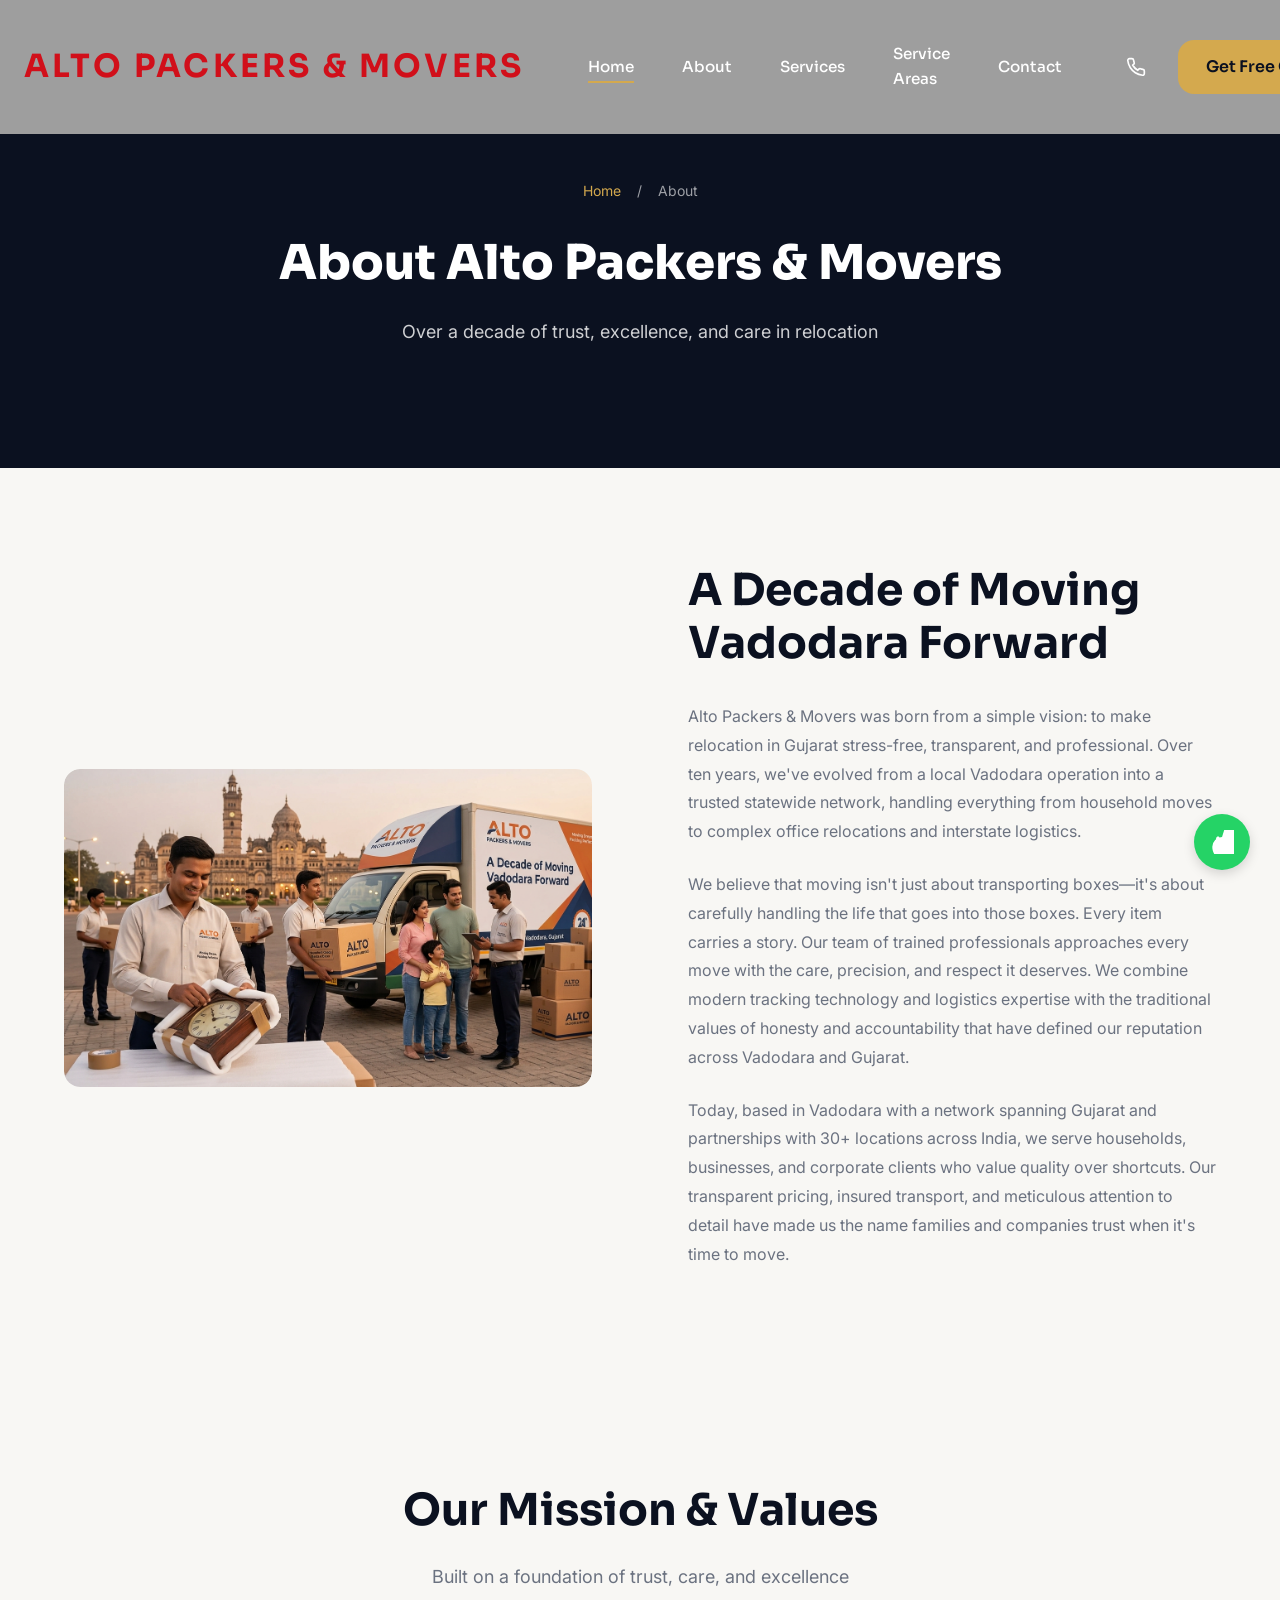
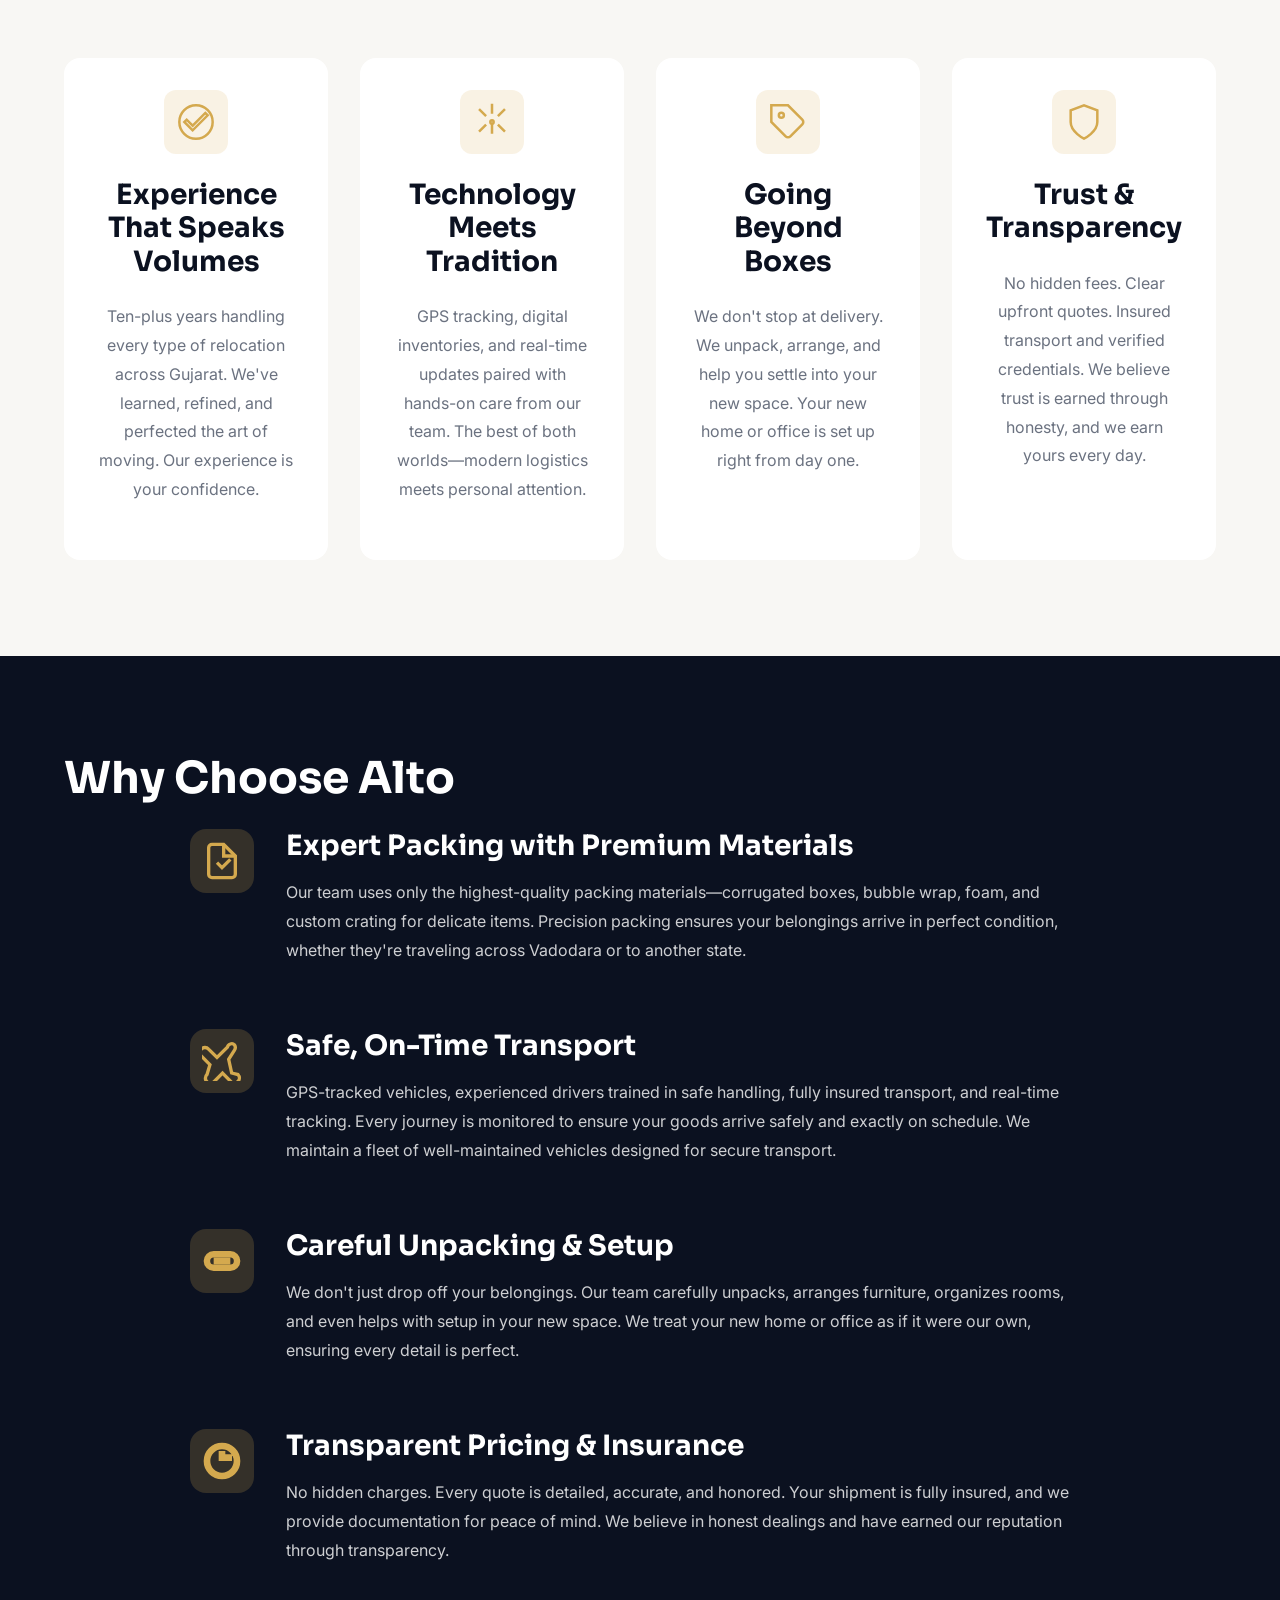
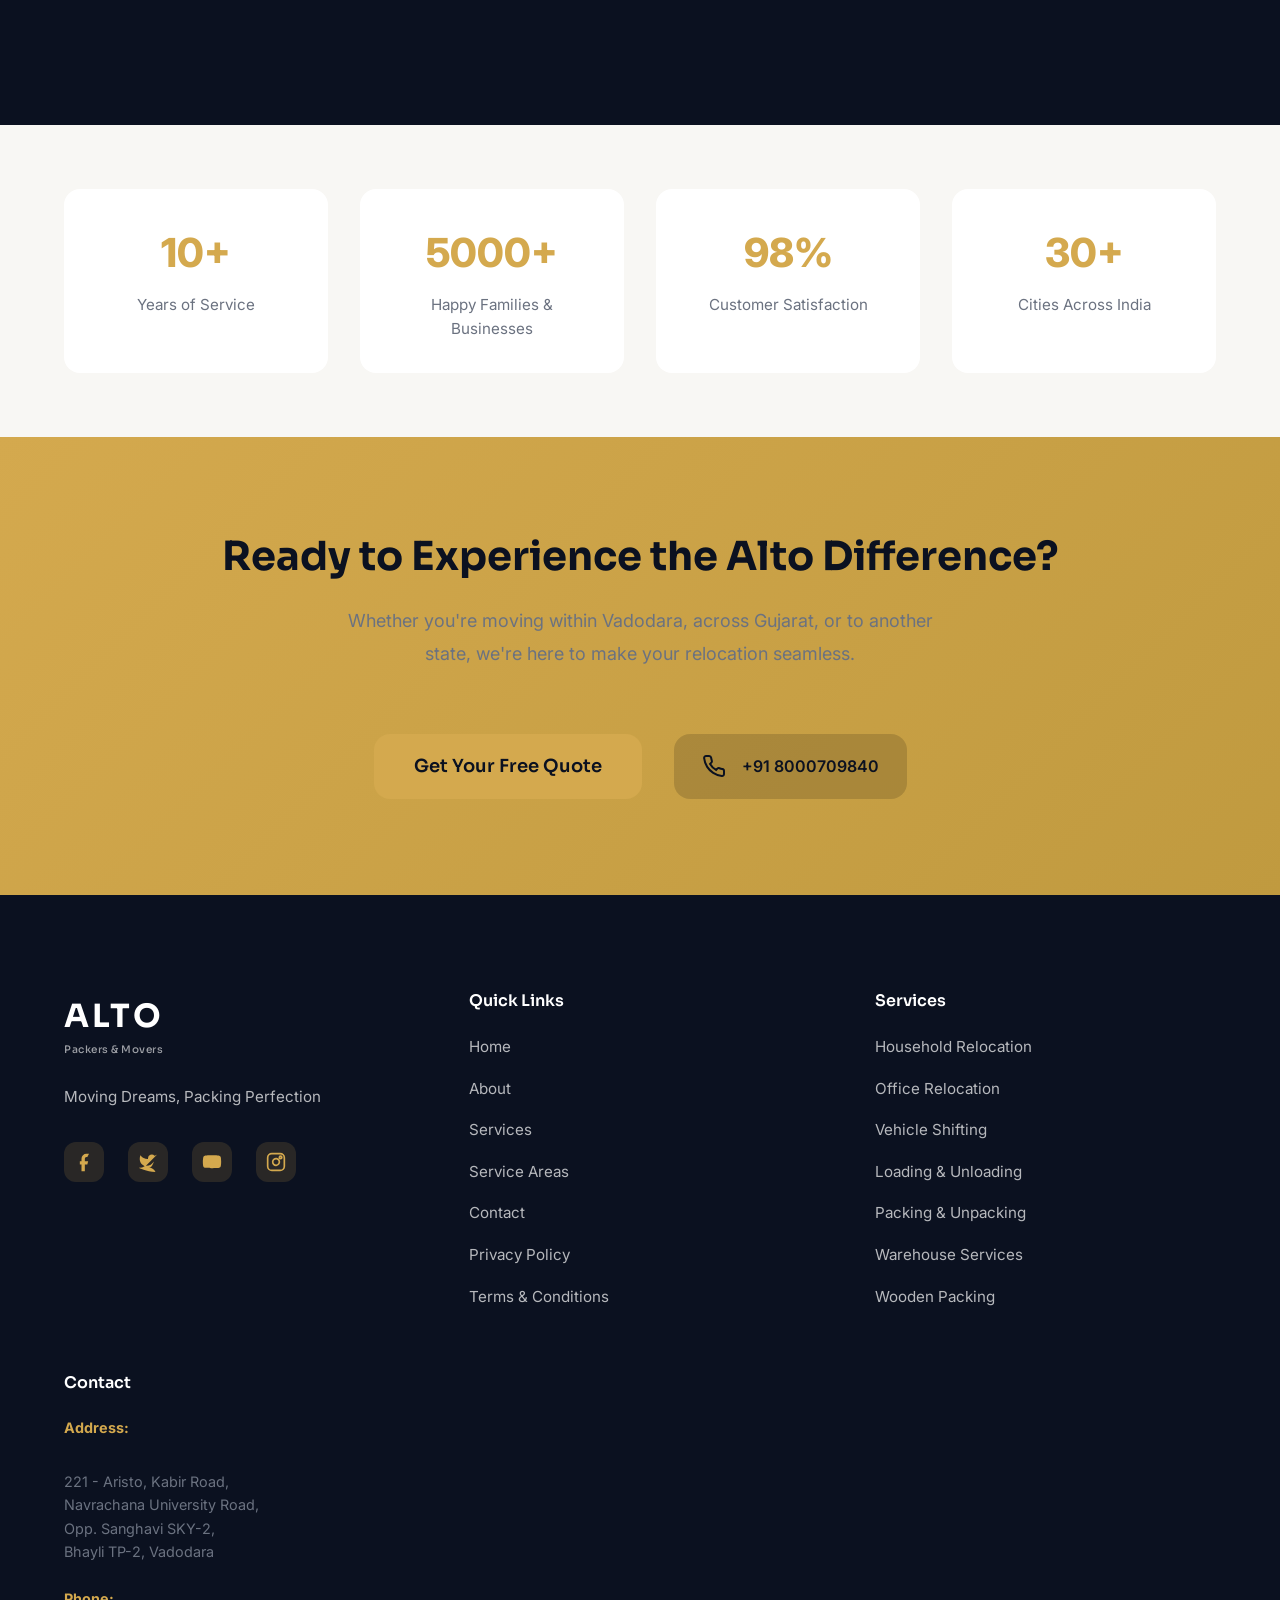
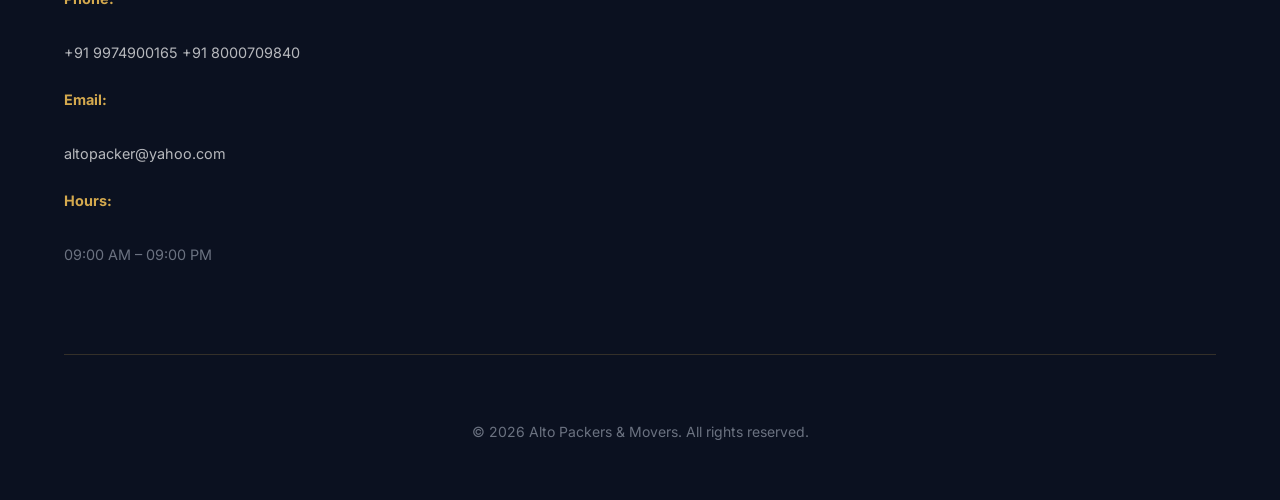
==== commit 38acf525: "Update about.html" ====
--- a/about.html
+++ b/about.html
@@ -33,7 +33,7 @@
     <div class="container">
       <div class="story-grid">
         <div class="story-image">
-          <img src="https://images.unsplash.com/photo-1552321554-5fefe8c9ef14?w=600&h=700&fit=crop" alt="Alto Packers & Movers team in action" class="image-featured">
+          <img src="./public/AboutUs.png" alt="Alto Packers & Movers team in action" class="image-featured">
         </div>
         <div class="story-content">
           <h2 class="section__title">A Decade of Moving Vadodara Forward</h2>
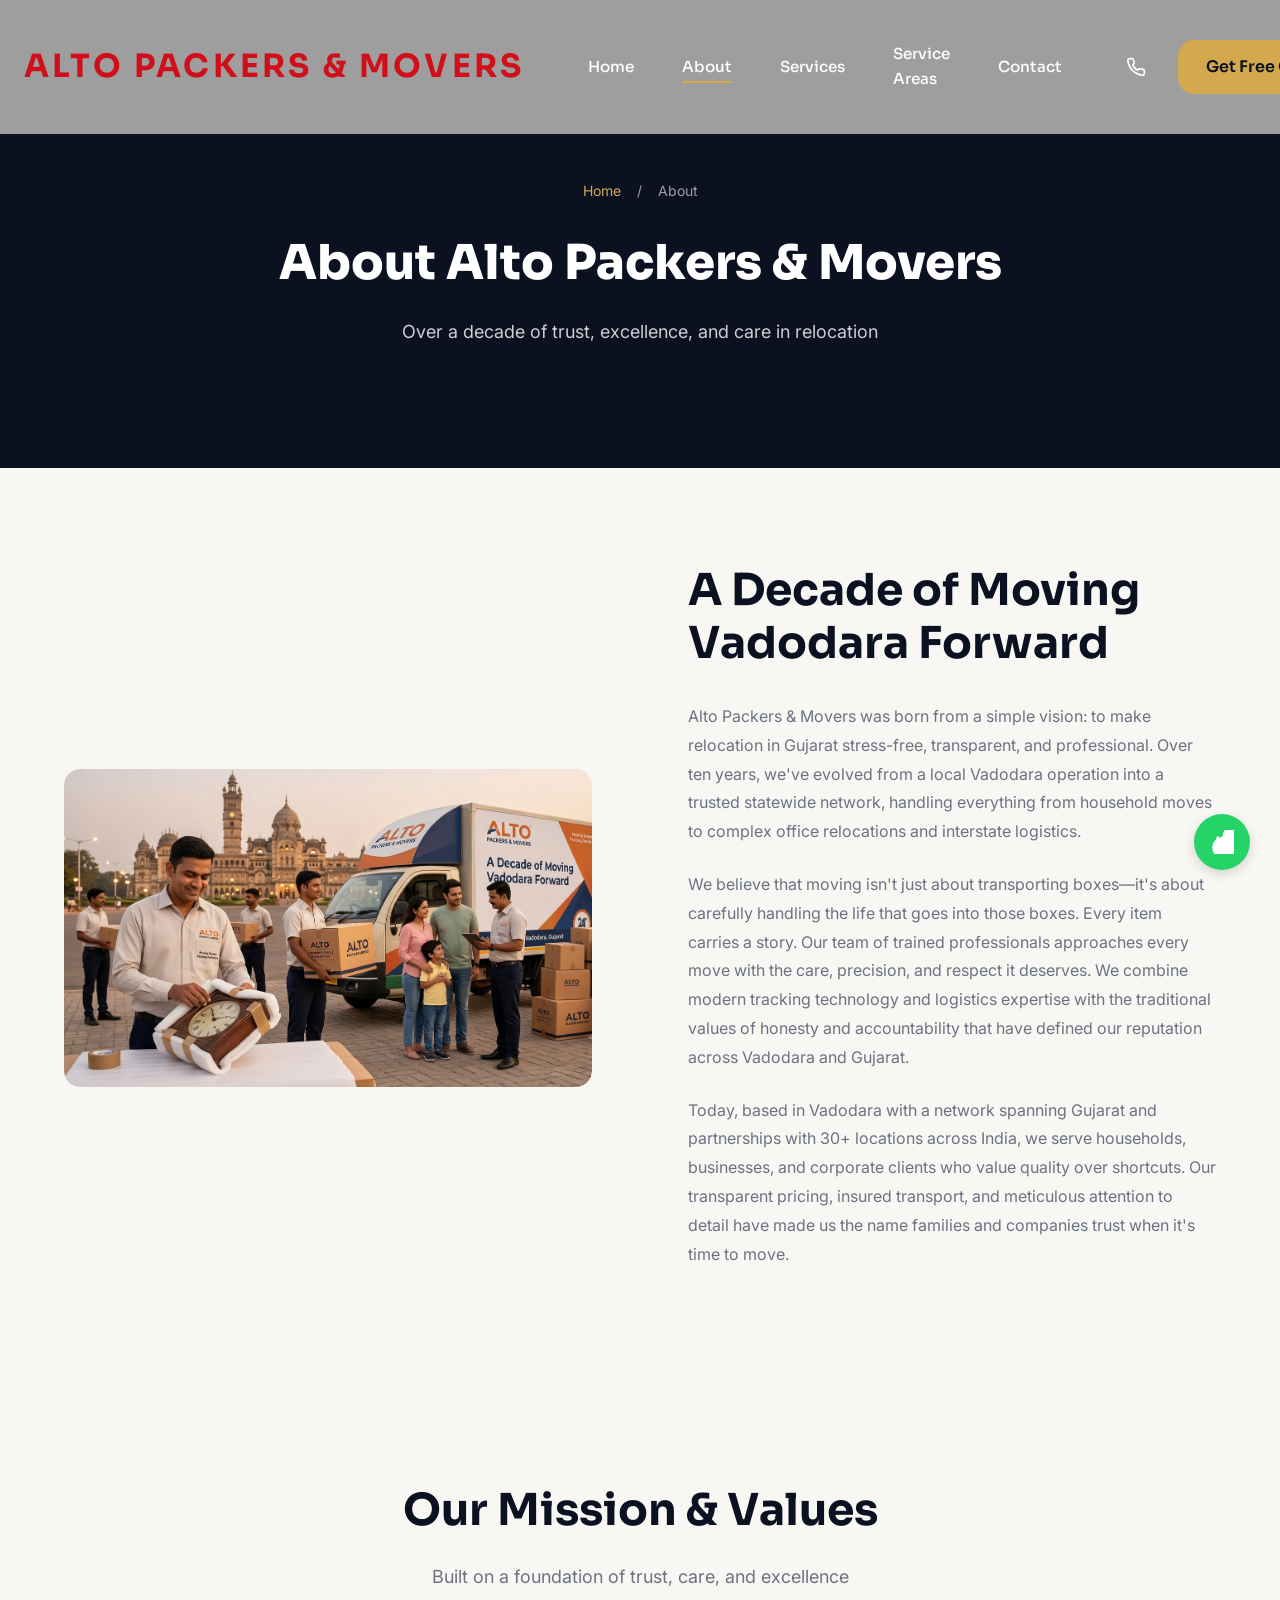
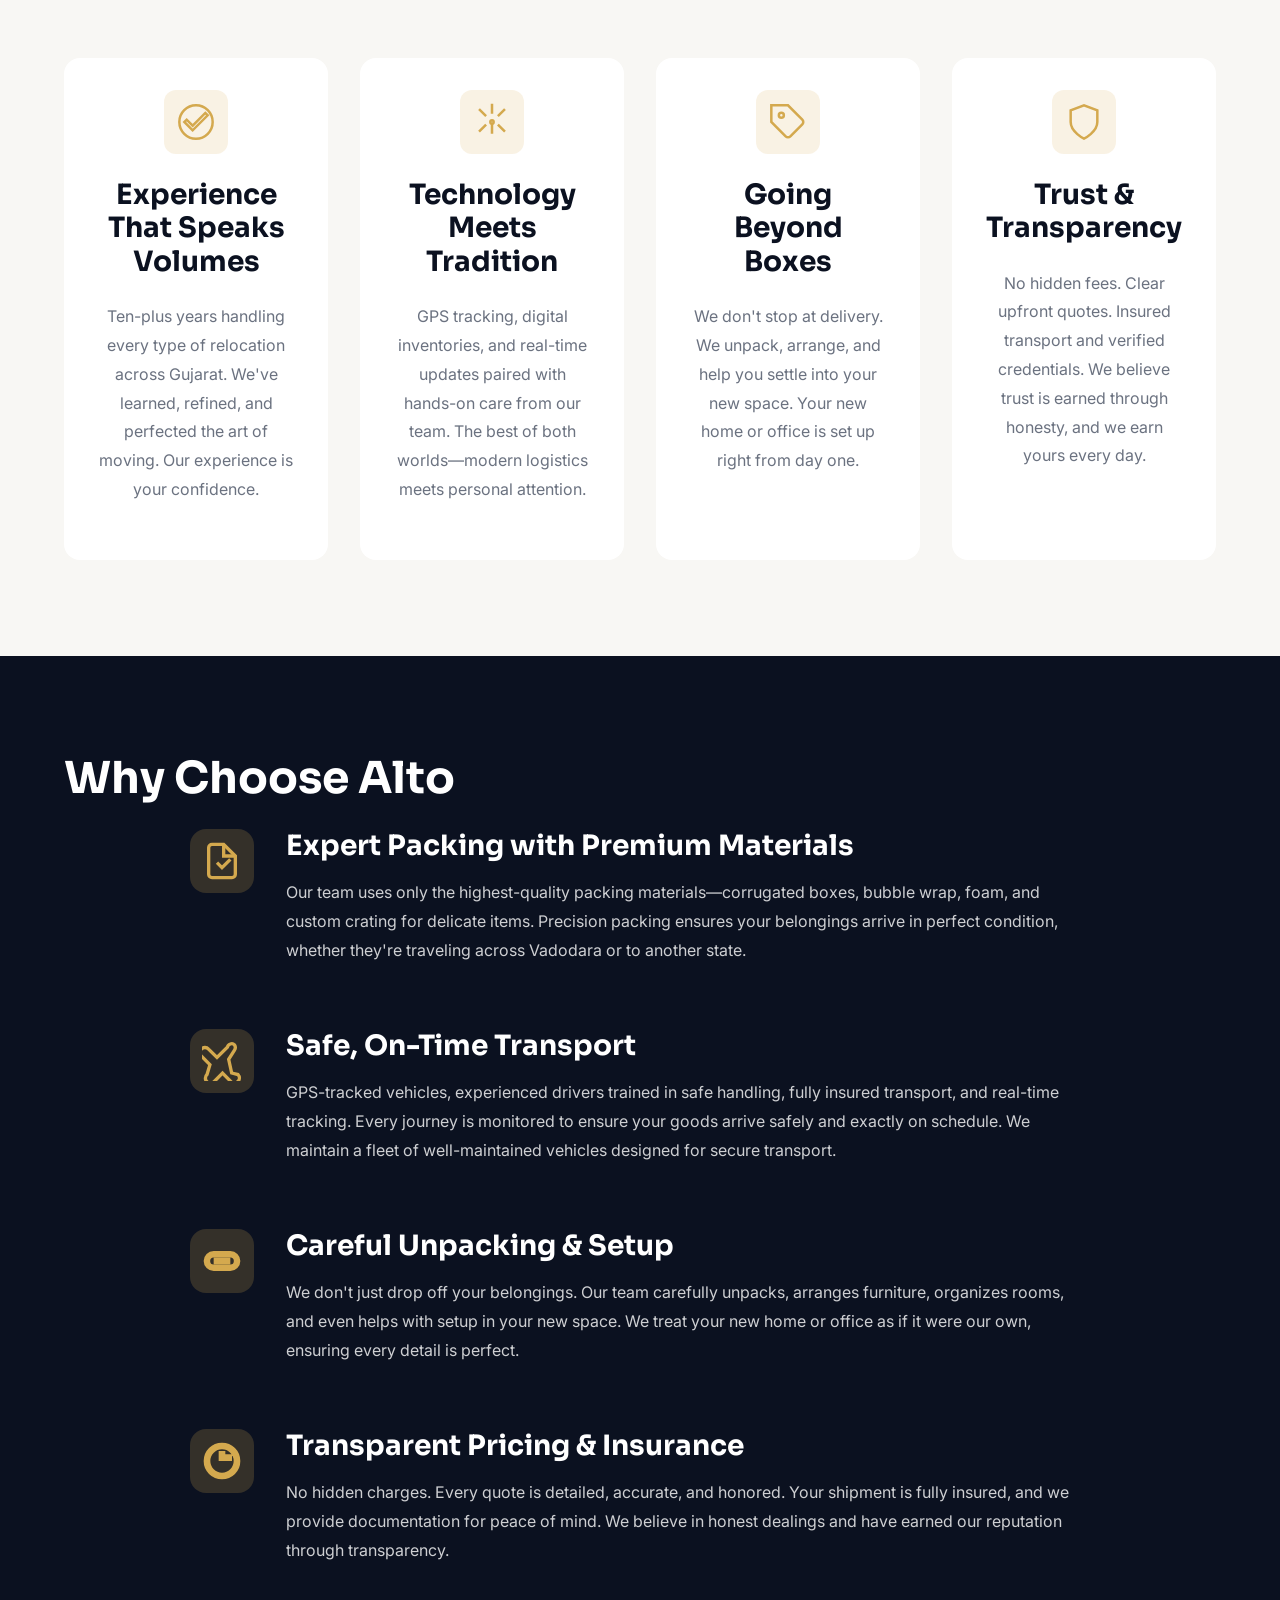
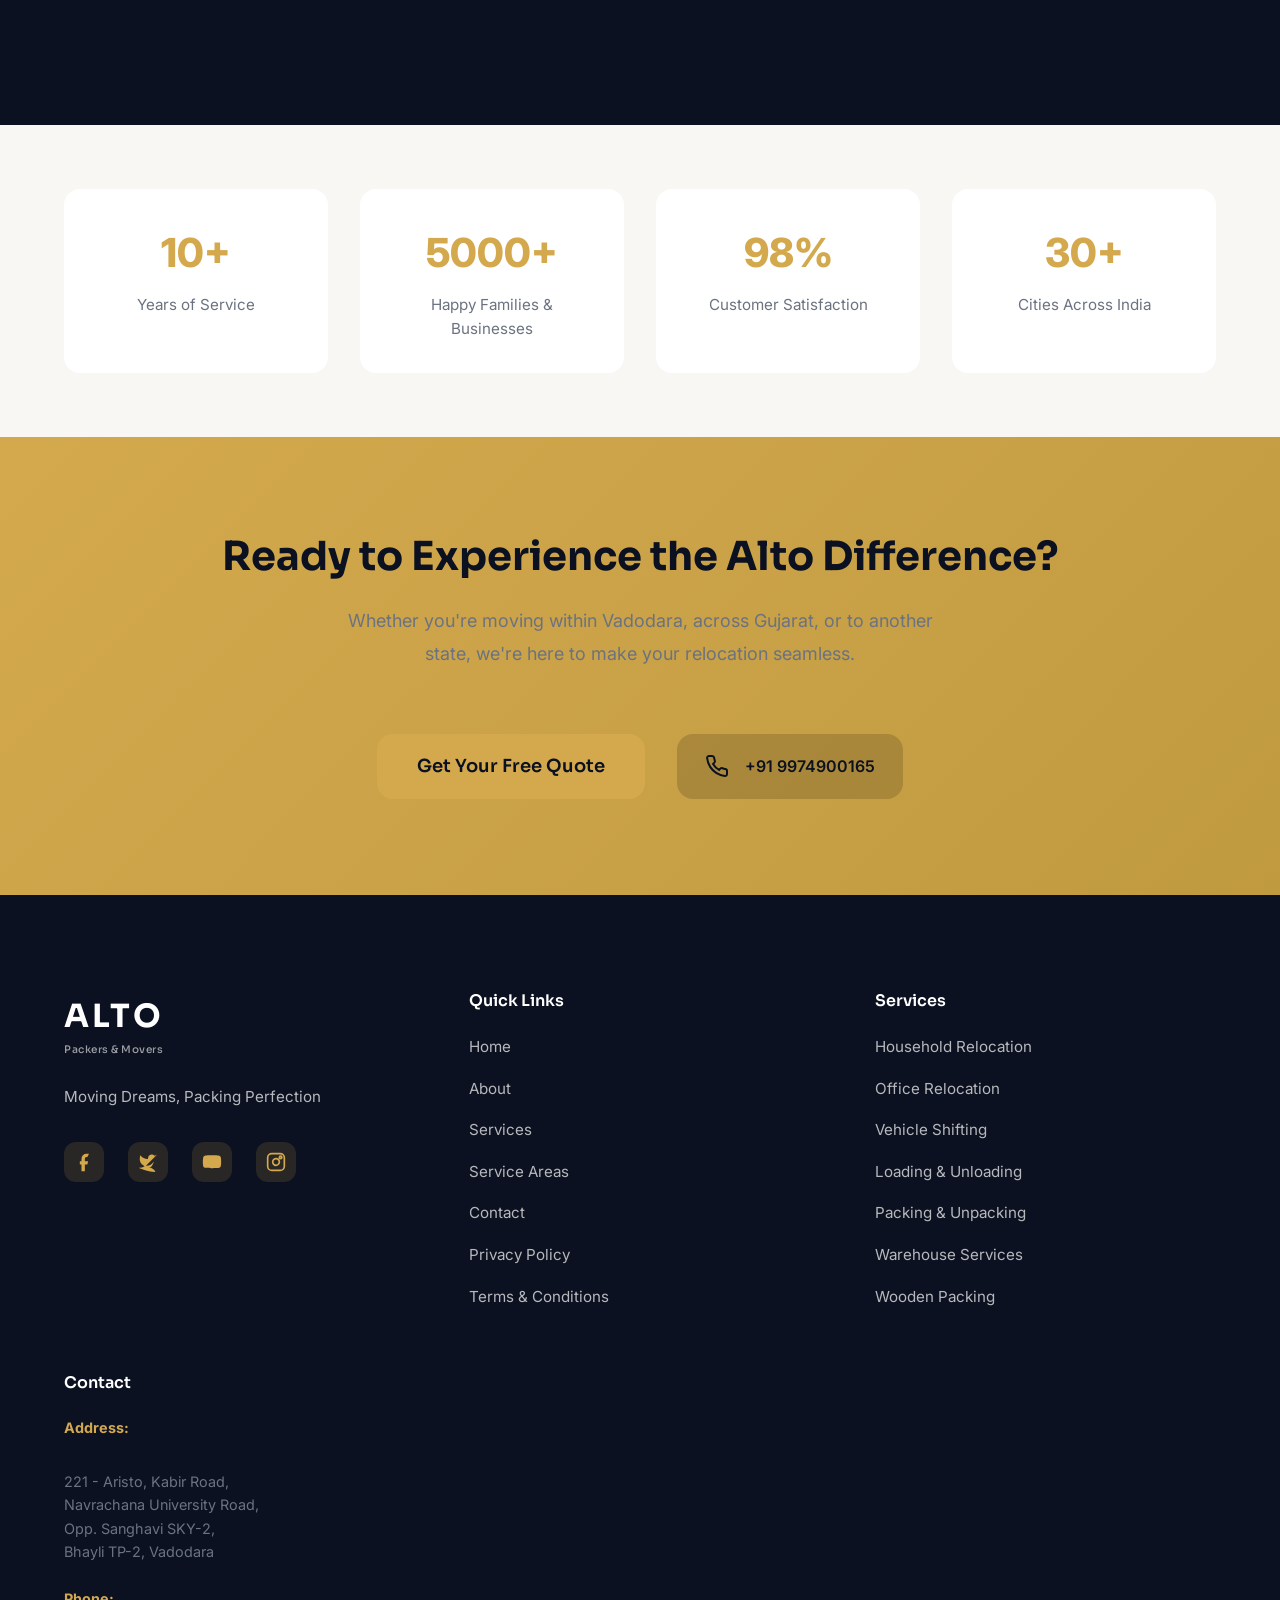
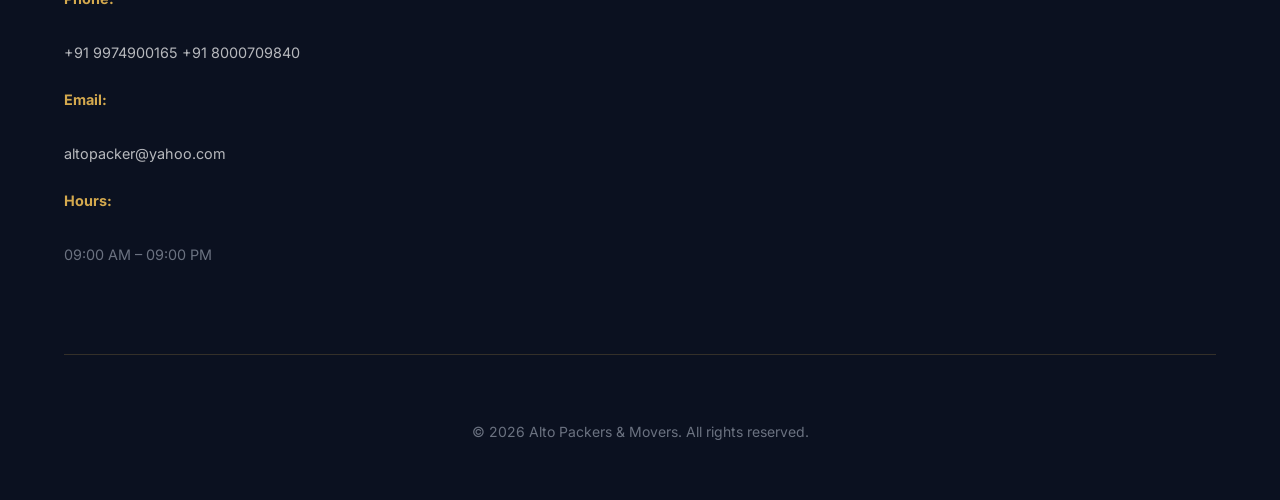
==== commit 36e3d62a: "Update about.html" ====
--- a/about.html
+++ b/about.html
@@ -199,11 +199,11 @@
       <p class="cta-banner__description">Whether you're moving within Vadodara, across Gujarat, or to another state, we're here to make your relocation seamless.</p>
       <div class="cta-banner__actions">
         <a href="contact.html" class="btn btn--secondary btn--large">Get Your Free Quote</a>
-        <a href="tel:+918000709840" class="cta-banner__phone">
+        <a href="tel:+919974900165" class="cta-banner__phone">
           <svg width="24" height="24" viewBox="0 0 24 24" fill="none" stroke="currentColor" stroke-width="2">
             <path d="M22 16.92v3a2 2 0 0 1-2.18 2 19.79 19.79 0 0 1-8.63-3.07 19.5 19.5 0 0 1-6-6 19.79 19.79 0 0 1-3.07-8.67A2 2 0 0 1 4.11 2h3a2 2 0 0 1 2 1.72 12.84 12.84 0 0 0 .7 2.81 2 2 0 0 1-.45 2.11L8.09 9.91a16 16 0 0 0 6 6l1.27-1.27a2 2 0 0 1 2.11-.45 12.84 12.84 0 0 0 2.81.7A2 2 0 0 1 22 16.92z"></path>
           </svg>
-          <span>+91 8000709840</span>
+          <span>+91 9974900165</span>
         </a>
       </div>
     </div>
@@ -212,7 +212,7 @@
  
 
   <!-- WhatsApp Button -->
-  <a href="https://wa.me/918000709840?text=Hello%20Alto%20Packers%20%26%20Movers%21%20I%20need%20help%20with%20my%20move." class="whatsapp-btn" aria-label="Chat on WhatsApp" title="Chat with us on WhatsApp" target="_blank" rel="noopener noreferrer">
+  <a href="https://wa.me/919974900165?text=Hello%20Alto%20Packers%20%26%20Movers%21%20I%20need%20help%20with%20my%20move." class="whatsapp-btn" aria-label="Chat on WhatsApp" title="Chat with us on WhatsApp" target="_blank" rel="noopener noreferrer">
     <svg width="24" height="24" viewBox="0 0 24 24" fill="currentColor">
       <path d="M17.472 14.382c-.297-.149-1.758-.867-2.03-.967-.272-.099-.471-.148-.67.15-.197.297-.767.966-.94 1.164-.173.199-.347.223-.644.075-.297-.15-1.255-.463-2.39-1.475-.883-.788-1.48-1.761-1.653-2.059-.173-.297-.018-.458.13-.606.134-.133.298-.347.446-.52.149-.174.198-.298.298-.497.099-.198.05-.371-.025-.52-.075-.149-.669-1.612-.916-2.207-.242-.579-.487-.5-.67-.51-.173-.008-.371-.01-.57-.01-.198 0-.52.074-.792.372-.272.297-1.04 1.016-1.04 2.479 0 1.462 1.065 2.875 1.213 3.074.149.198 2.096 3.2 5.076 4.487.709.306 1.262.489 1.694.625.712.227 1.36.195 1.871.118.571-.085 1.758-.719 2.006-1.413.248-.694.248-1.289.173-1.413-.074-.124-.272-.198-.57-.347m-5.421-7.403h-.004a9.87 9.87 0 00-9.746 9.798c0 2.718.738 5.33 2.139 7.592l-2.26 6.541 6.753-2.212c2.215 1.201 4.708 1.86 7.298 1.86 9.616 0 17.450-7.83 17.450-17.45 0-4.647-1.876-9.03-5.286-12.313-3.41-3.282-7.994-5.087-12.848-5.087"/>
     </svg>
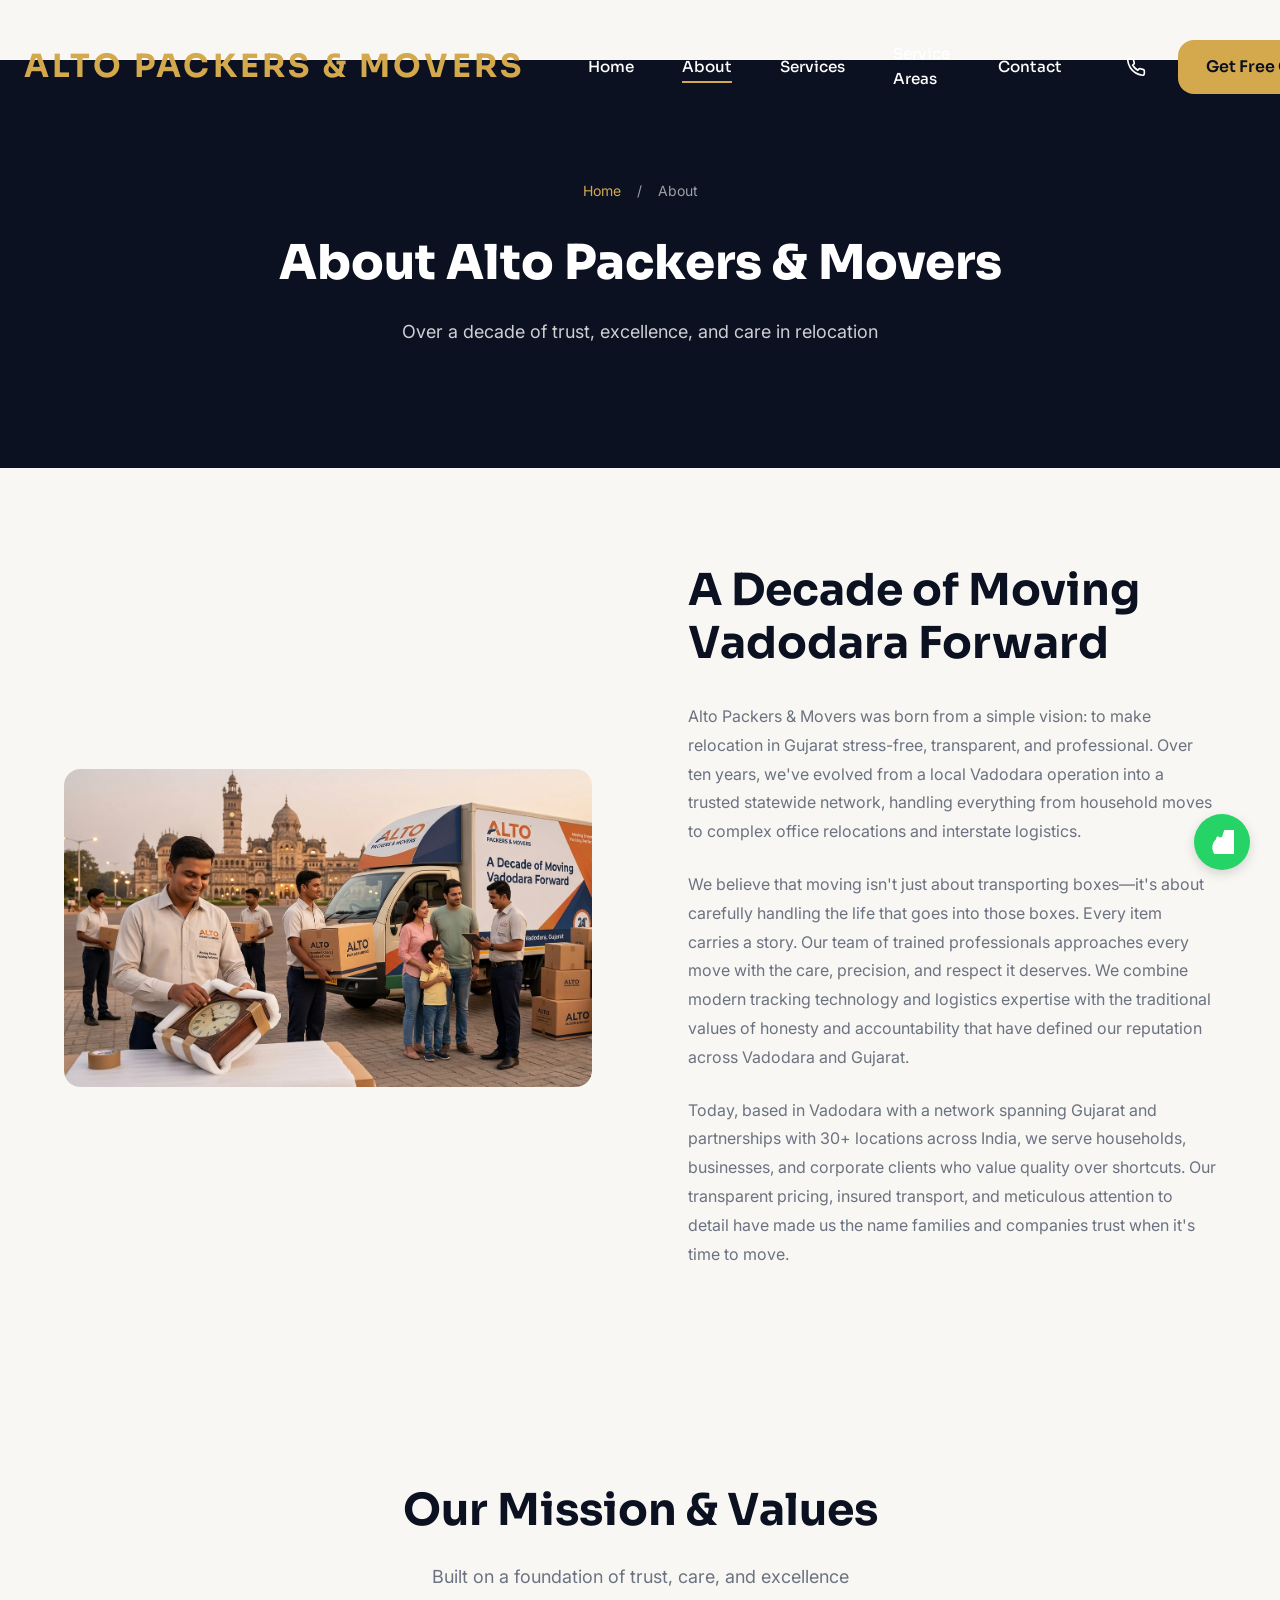
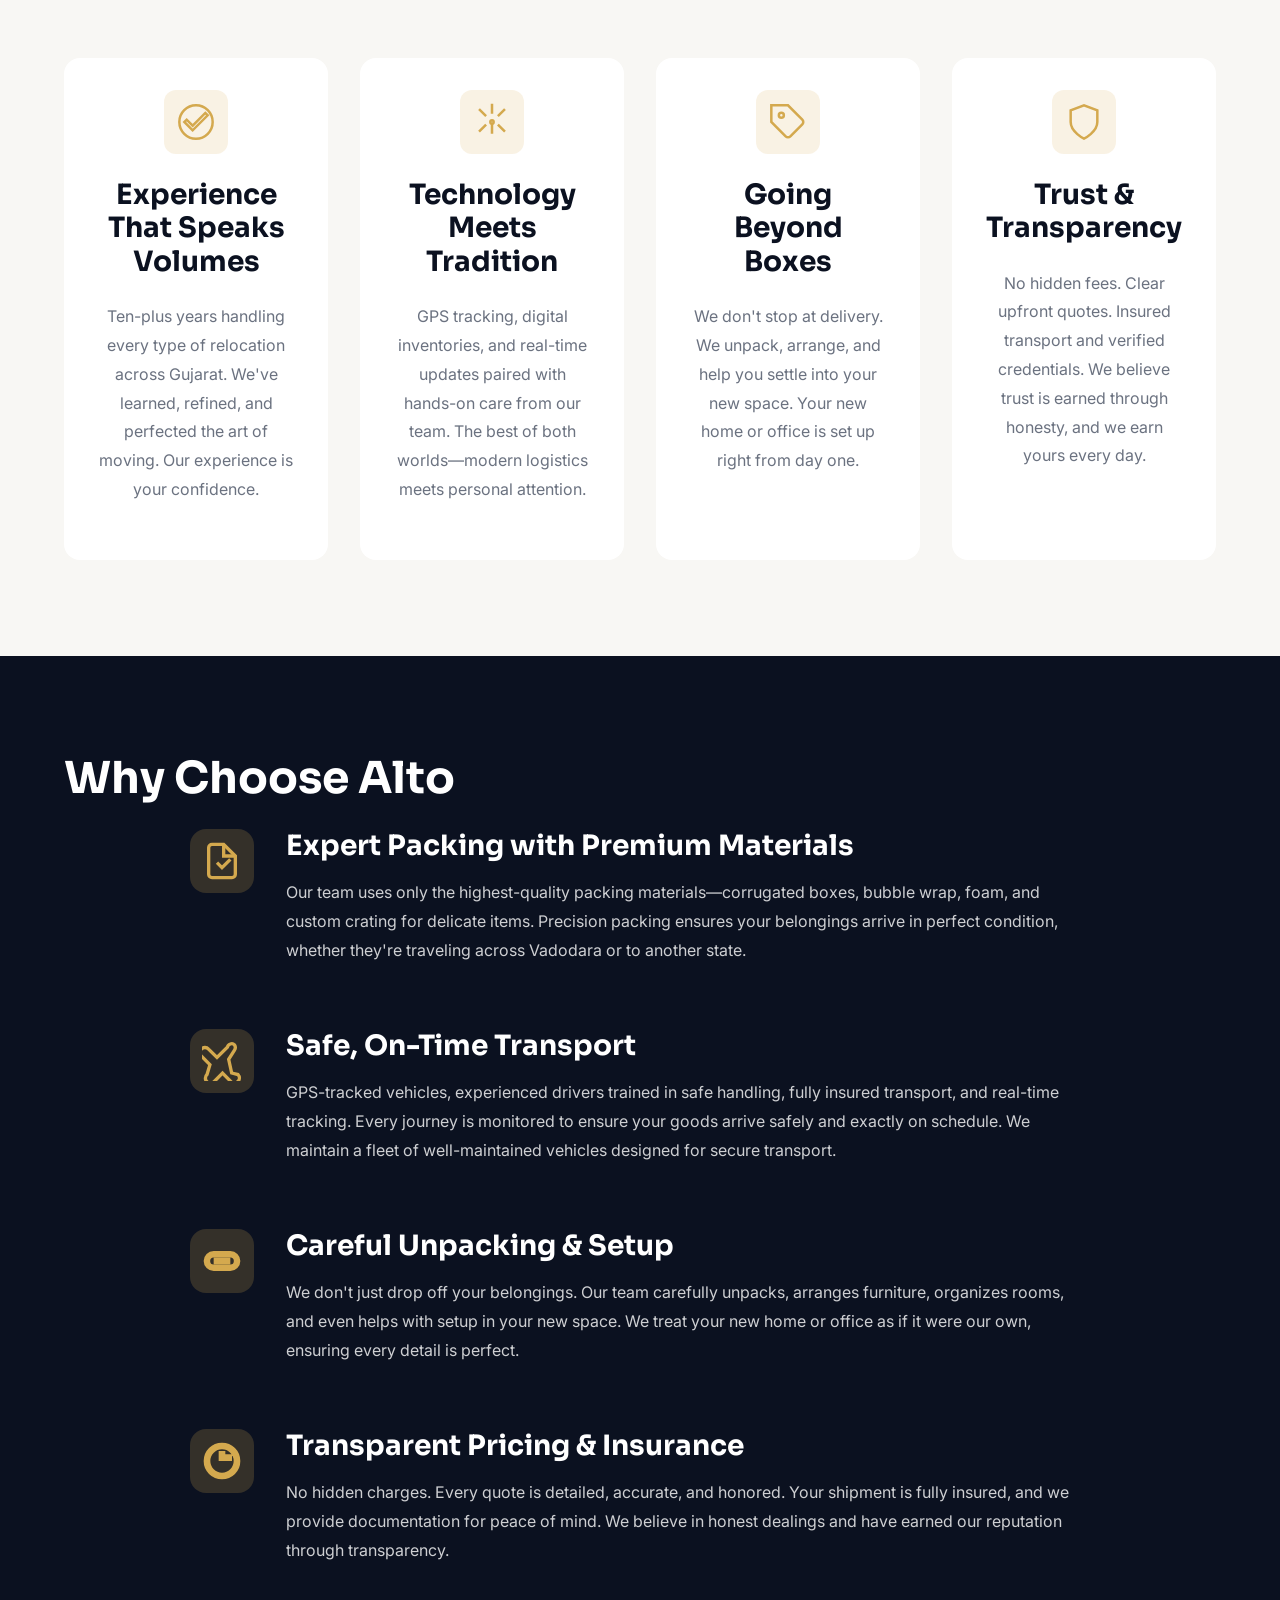
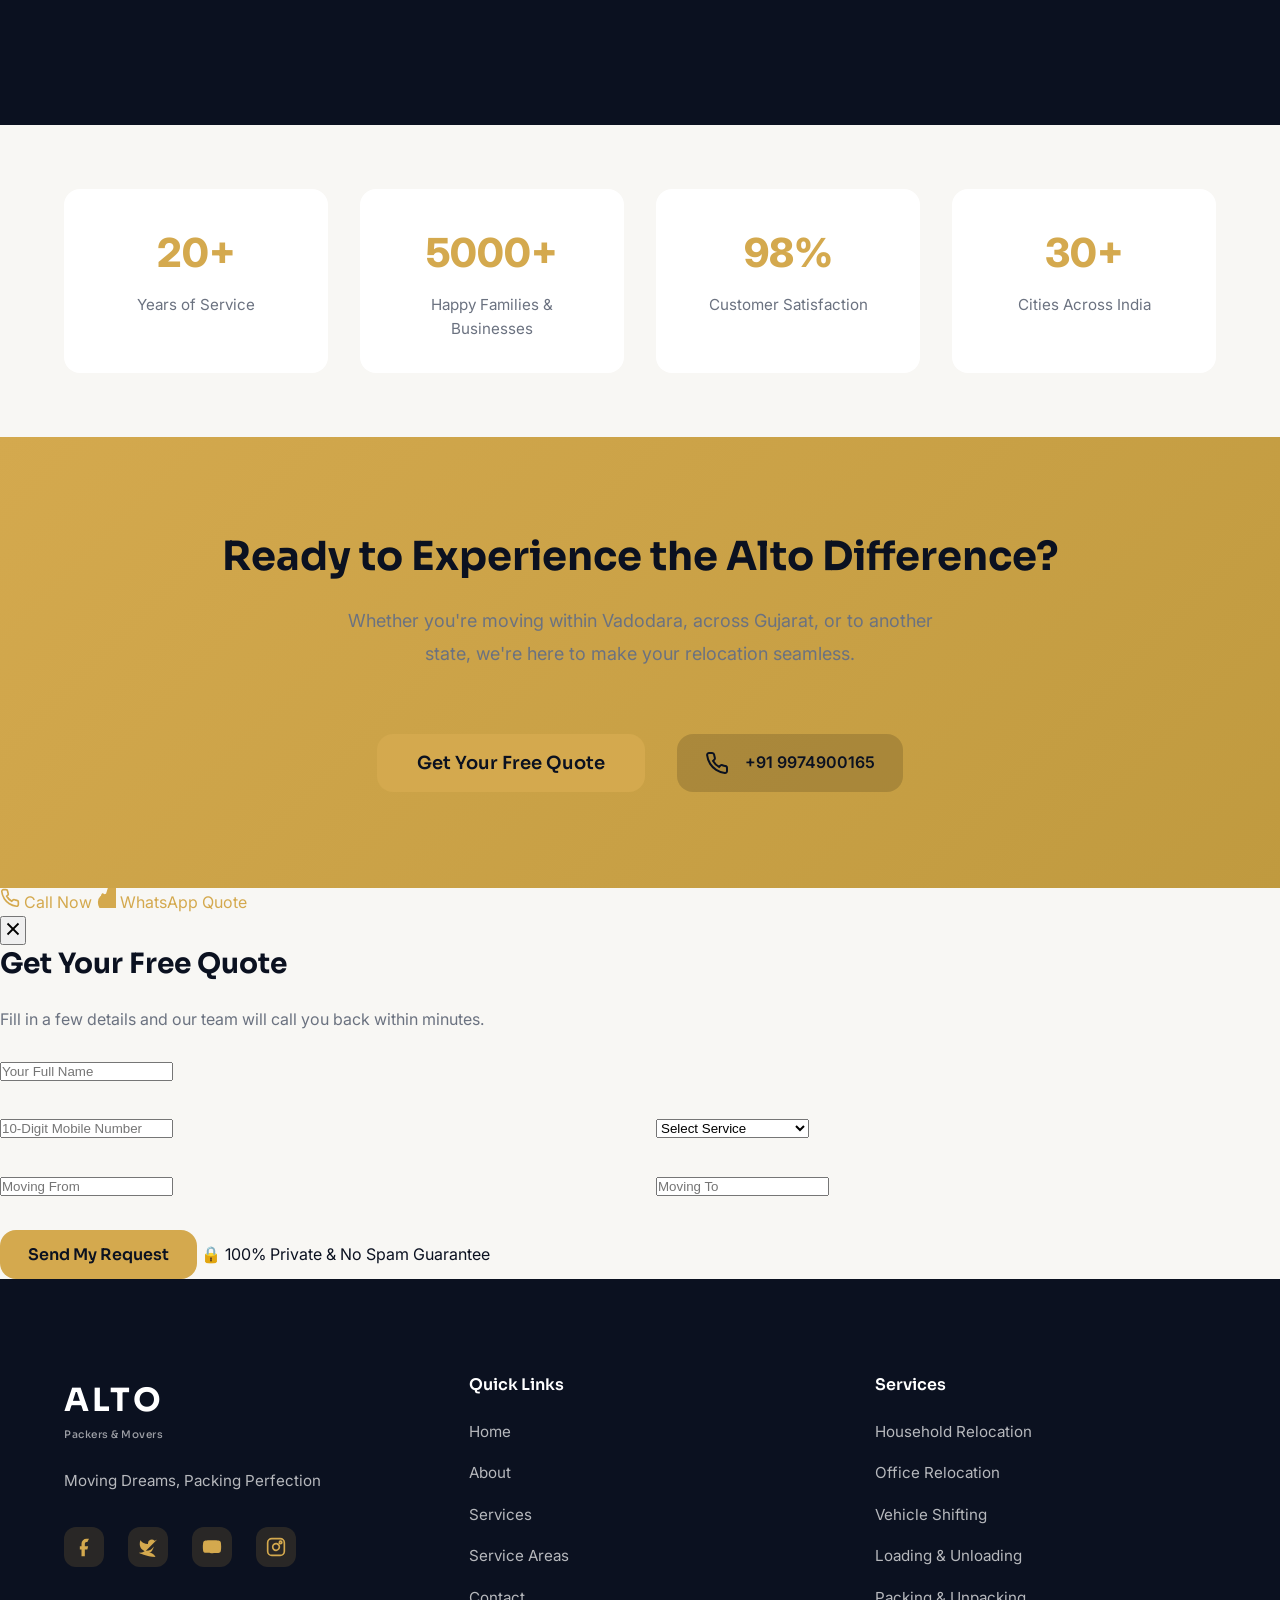
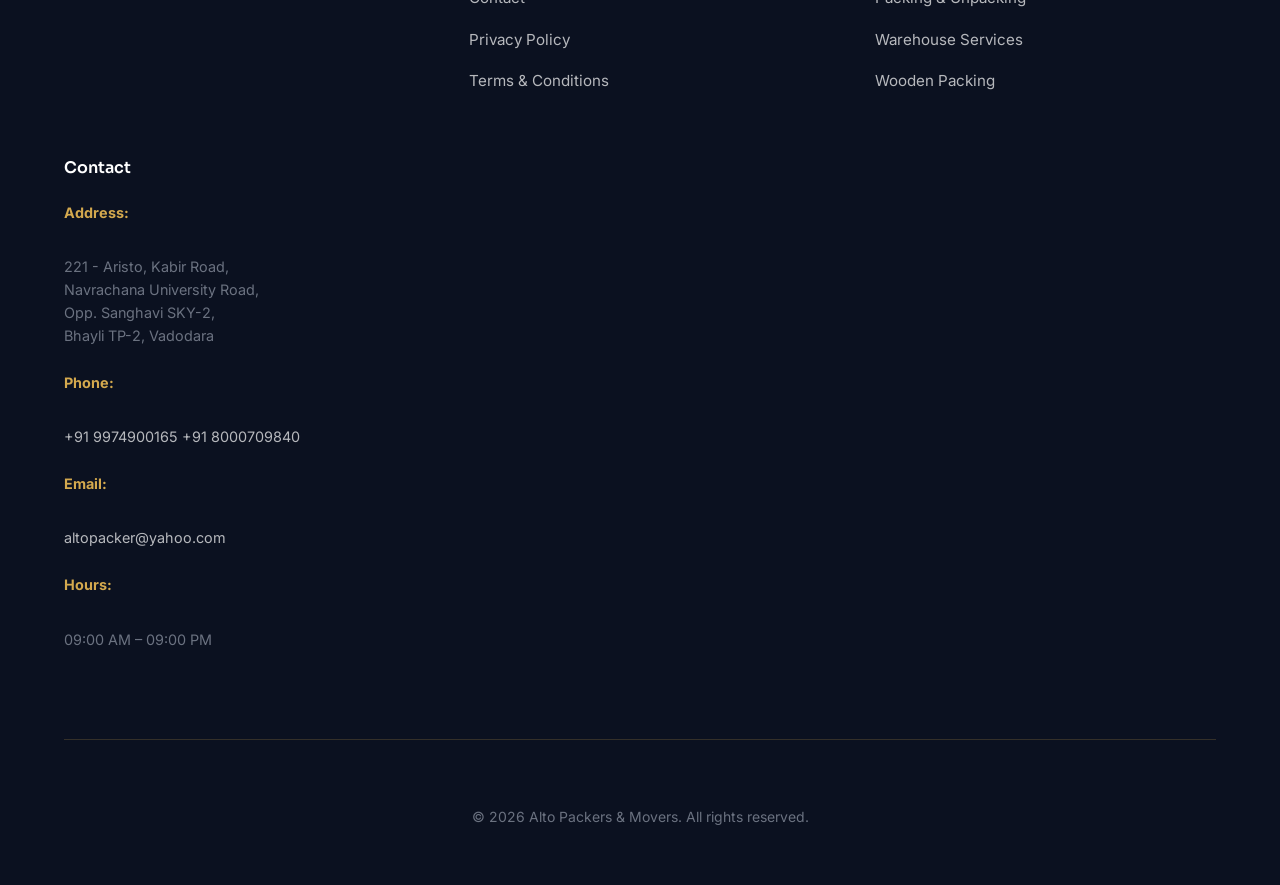
==== commit e49f6753: "Update about.html" ====
--- a/about.html
+++ b/about.html
@@ -3,11 +3,16 @@
 <head>
   <meta charset="UTF-8">
   <meta name="viewport" content="width=device-width, initial-scale=1.0">
-  <meta name="description" content="About Alto Packers & Movers | 10+ years experience in premium relocation services across Gujarat. Expert moving company based in Vadodara.">
+  <meta name="description" content="About Alto Packers & Movers | 20+ years experience in premium relocation services across Gujarat. Expert moving company based in Vadodara.">
+  <meta name="keywords" content="about alto packers movers, best packers and movers vadodara, trusted movers gujarat, moving company vadodara history, professional packers movers gujarat">
+  <meta name="robots" content="index, follow">
   <meta name="theme-color" content="#0B1120">
+  <link rel="canonical" href="https://www.altopackersmovers.com/about.html">
+  <meta property="og:type" content="website">
   <meta property="og:title" content="About Alto Packers & Movers | Our Story">
   <meta property="og:description" content="Learn about our 10+ years of expertise in premium relocation services across Vadodara and Gujarat.">
   <meta property="og:image" content="https://images.unsplash.com/photo-1552321554-5fefe8c9ef14?w=1200&h=630&fit=crop">
+  <meta name="twitter:card" content="summary_large_image">
   <title>About Alto Packers & Movers | Our Story & Experience</title>
   <link href="https://fonts.googleapis.com/css2?family=Sora:wght@400;600;700;800&family=Inter:wght@400;500;600&display=swap" rel="stylesheet">
   <link rel="stylesheet" href="style.css">
@@ -173,7 +178,7 @@
     <div class="container">
       <div class="stats-grid">
         <div class="stat-block">
-          <div class="stat-block__number">10+</div>
+          <div class="stat-block__number">20+</div>
           <div class="stat-block__label">Years of Service</div>
         </div>
         <div class="stat-block">
@@ -198,7 +203,7 @@
       <h2 class="cta-banner__title">Ready to Experience the Alto Difference?</h2>
       <p class="cta-banner__description">Whether you're moving within Vadodara, across Gujarat, or to another state, we're here to make your relocation seamless.</p>
       <div class="cta-banner__actions">
-        <a href="contact.html" class="btn btn--secondary btn--large">Get Your Free Quote</a>
+        <button type="button" class="btn btn--secondary btn--large" data-quote-trigger>Get Your Free Quote</button>
         <a href="tel:+919974900165" class="cta-banner__phone">
           <svg width="24" height="24" viewBox="0 0 24 24" fill="none" stroke="currentColor" stroke-width="2">
             <path d="M22 16.92v3a2 2 0 0 1-2.18 2 19.79 19.79 0 0 1-8.63-3.07 19.5 19.5 0 0 1-6-6 19.79 19.79 0 0 1-3.07-8.67A2 2 0 0 1 4.11 2h3a2 2 0 0 1 2 1.72 12.84 12.84 0 0 0 .7 2.81 2 2 0 0 1-.45 2.11L8.09 9.91a16 16 0 0 0 6 6l1.27-1.27a2 2 0 0 1 2.11-.45 12.84 12.84 0 0 0 2.81.7A2 2 0 0 1 22 16.92z"></path>
@@ -214,12 +219,87 @@
   <!-- WhatsApp Button -->
   <a href="https://wa.me/919974900165?text=Hello%20Alto%20Packers%20%26%20Movers%21%20I%20need%20help%20with%20my%20move." class="whatsapp-btn" aria-label="Chat on WhatsApp" title="Chat with us on WhatsApp" target="_blank" rel="noopener noreferrer">
     <svg width="24" height="24" viewBox="0 0 24 24" fill="currentColor">
-      <path d="M17.472 14.382c-.297-.149-1.758-.867-2.03-.967-.272-.099-.471-.148-.67.15-.197.297-.767.966-.94 1.164-.173.199-.347.223-.644.075-.297-.15-1.255-.463-2.39-1.475-.883-.788-1.48-1.761-1.653-2.059-.173-.297-.018-.458.13-.606.134-.133.298-.347.446-.52.149-.174.198-.298.298-.497.099-.198.05-.371-.025-.52-.075-.149-.669-1.612-.916-2.207-.242-.579-.487-.5-.67-.51-.173-.008-.371-.01-.57-.01-.198 0-.52.074-.792.372-.272.297-1.04 1.016-1.04 2.479 0 1.462 1.065 2.875 1.213 3.074.149.198 2.096 3.2 5.076 4.487.709.306 1.262.489 1.694.625.712.227 1.36.195 1.871.118.571-.085 1.758-.719 2.006-1.413.248-.694.248-1.289.173-1.413-.074-.124-.272-.198-.57-.347m-5.421-7.403h-.004a9.87 9.87 0 00-9.746 9.798c0 2.718.738 5.33 2.139 7.592l-2.26 6.541 6.753-2.212c2.215 1.201 4.708 1.86 7.298 1.86 9.616 0 17.450-7.83 17.450-17.45 0-4.647-1.876-9.03-5.286-12.313-3.41-3.282-7.994-5.087-12.848-5.087"/>
+      <path d="M17.472 14.382c-.297-.149-1.758-.867-2.03-.967-.272-.099-.471-.148-.67.15-.197.297-.767.966-.94 1.164-.173.199-.347.223-.644.075-.297-.15-1.255-.463-2.39-1.475-.883-.788-1.48-1.761-1.653-2.059-.173-.297-.018-.458.13-.606.134-.133.298-.347.446-.52.149-.174.198-.298.298-.497.099-.198.05-.371-.025-.52-.075-.149-.669-1.612-.916-2.207-.242-.579-.487-.5-.67-.51-.173-.008-.371-.01-.57-.01-.198 0-.52.074-.792.372-.272.297-1.04 1.016-1.04 2.479 0 1.462 1.065 2.875 1.213 3.074.149.198 2.096 3.2 5.076 4.487.709.306 1.262.489 1.694.625.712.227 1.36.195 1.871.118.571-.085 1.758-.719 2.006-1.413.248-.694.248-1.289.173-1.413-.074-.124-.272-.198-.57-.347m-5.421-7.403h-.004a9.87 9.87 0 00-9.746 9.798c0 2.718.738 5.33 2.139 7.592l-2.26 6.541 6.753-2.212c2.215 1.201 4.708 1.86 7.298 1.86 9.616 0 17.45-7.83 17.45-17.45 0-4.647-1.876-9.03-5.286-12.313-3.41-3.282-7.994-5.087-12.848-5.087"/>
     </svg>
   </a>
+
+  <!-- HIGH-CONVERTING STICKY MOBILE ACTION BAR -->
+  <div class="mobile-sticky-bar">
+    <a href="tel:+919974900165" class="mobile-sticky-bar__btn mobile-sticky-bar__btn--call">
+      <svg width="20" height="20" viewBox="0 0 24 24" fill="none" stroke="currentColor" stroke-width="2">
+        <path d="M22 16.92v3a2 2 0 0 1-2.18 2 19.79 19.79 0 0 1-8.63-3.07 19.5 19.5 0 0 1-6-6 19.79 19.79 0 0 1-3.07-8.67A2 2 0 0 1 4.11 2h3a2 2 0 0 1 2 1.72 12.84 12.84 0 0 0 .7 2.81 2 2 0 0 1-.45 2.11L8.09 9.91a16 16 0 0 0 6 6l1.27-1.27a2 2 0 0 1 2.11-.45 12.84 12.84 0 0 0 2.81.7A2 2 0 0 1 22 16.92z"></path>
+      </svg>
+      Call Now
+    </a>
+    <a href="https://wa.me/919974900165?text=Hello%20Alto%20Packers%20%26%20Movers%21%20I%20need%20a%20quote%20for%20my%20move." class="mobile-sticky-bar__btn mobile-sticky-bar__btn--whatsapp" target="_blank" rel="noopener noreferrer">
+      <svg width="20" height="20" viewBox="0 0 24 24" fill="currentColor">
+        <path d="M17.472 14.382c-.297-.149-1.758-.867-2.03-.967-.272-.099-.471-.148-.67.15-.197.297-.767.966-.94 1.164-.173.199-.347.223-.644.075-.297-.15-1.255-.463-2.39-1.475-.883-.788-1.48-1.761-1.653-2.059-.173-.297-.018-.458.13-.606.134-.133.298-.347.446-.52.149-.174.198-.298.298-.497.099-.198.05-.371-.025-.52-.075-.149-.669-1.612-.916-2.207-.242-.579-.487-.5-.67-.51-.173-.008-.371-.01-.57-.01-.198 0-.52.074-.792.372-.272.297-1.04 1.016-1.04 2.479 0 1.462 1.065 2.875 1.213 3.074.149.198 2.096 3.2 5.076 4.487.709.306 1.262.489 1.694.625.712.227 1.36.195 1.871.118.571-.085 1.758-.719 2.006-1.413.248-.694.248-1.289.173-1.413-.074-.124-.272-.198-.57-.347m-5.421-7.403h-.004a9.87 9.87 0 00-9.746 9.798c0 2.718.738 5.33 2.139 7.592l-2.26 6.541 6.753-2.212c2.215 1.201 4.708 1.86 7.298 1.86 9.616 0 17.45-7.83 17.45-17.45 0-4.647-1.876-9.03-5.286-12.313-3.41-3.282-7.994-5.087-12.848-5.087"/>
+      </svg>
+      WhatsApp Quote
+    </a>
+  </div>
+
+  <!-- QUOTE REQUEST MODAL (shared across all pages) -->
+  <div class="quote-modal" id="quoteModal" aria-hidden="true">
+    <div class="quote-modal__overlay" data-quote-close></div>
+    <div class="quote-modal__content" role="dialog" aria-modal="true" aria-labelledby="quoteModalTitle">
+      <button type="button" class="quote-modal__close" data-quote-close aria-label="Close quote form">
+        <svg width="22" height="22" viewBox="0 0 24 24" fill="none" stroke="currentColor" stroke-width="2">
+          <line x1="18" y1="6" x2="6" y2="18"></line>
+          <line x1="6" y1="6" x2="18" y2="18"></line>
+        </svg>
+      </button>
+
+      <div class="quote-modal__header">
+        <h3 id="quoteModalTitle">Get Your Free Quote</h3>
+        <p>Fill in a few details and our team will call you back within minutes.</p>
+      </div>
+
+      <form class="quote-modal__form" id="quoteModalForm">
+        <div class="form-group">
+          <input type="text" id="qmName" name="name" placeholder="Your Full Name" required>
+        </div>
+        <div class="form-row">
+          <div class="form-group">
+            <input type="tel" id="qmPhone" name="phone" placeholder="10-Digit Mobile Number" pattern="[0-9]{10}" required>
+          </div>
+          <div class="form-group">
+            <select id="qmService" name="service" required>
+              <option value="" disabled selected>Select Service</option>
+              <option value="Household Shifting">Household Relocation</option>
+              <option value="Office Shifting">Office Relocation</option>
+              <option value="Vehicle Transport">Vehicle / Car Carrier</option>
+              <option value="Loading / Unloading">Loading & Unloading</option>
+              <option value="Packing / Unpacking">Packing & Unpacking</option>
+              <option value="Warehouse / Storage">Warehouse & Storage</option>
+              <option value="Not Sure">Not Sure</option>
+            </select>
+          </div>
+        </div>
+        <div class="form-row">
+          <div class="form-group">
+            <input type="text" id="qmFrom" name="from" placeholder="Moving From" required>
+          </div>
+          <div class="form-group">
+            <input type="text" id="qmTo" name="to" placeholder="Moving To" required>
+          </div>
+        </div>
+        <button type="submit" class="btn btn--primary btn--block">Send My Request</button>
+        <span class="lead-form__guarantee">🔒 100% Private & No Spam Guarantee</span>
+      </form>
+
+      <div class="form-message form-message--hidden" id="quoteModalMessage">
+        <svg width="24" height="24" viewBox="0 0 24 24" fill="none" stroke="currentColor" stroke-width="2">
+          <polyline points="20 6 9 17 4 12"></polyline>
+        </svg>
+        <p>Thank you! Your quote request has been received. We'll contact you shortly with a detailed estimate.</p>
+      </div>
+    </div>
+  </div>
+
 <!-- Footer injection -->
   <div id="footer"></div>
    <script src="Inject.js" defer></script>
-  <script src="script.js"></script>
+  <script src="script.js" defer></script>
 </body>
 </html>
--- a/style.css
+++ b/style.css
@@ -82,6 +82,7 @@
   line-height: 1.6;
   color: var(--color-text-dark);
   background-color: var(--color-light);
+  overflow-x: hidden; /* safety net against any stray horizontal overflow on mobile */
 }
 
 img {
@@ -260,7 +261,7 @@
   left: 0;
   right: 0;
   z-index: 1000;
-  background:#9e9e9e;
+  background: transparent;
   transition: all var(--transition-base);
   padding: var(--spacing-md) 0;
 }
@@ -272,15 +273,9 @@
 
 /* Header after scroll - blurred effect */
 .header.scrolled {
-  background: #9e9e9e;
-  backdrop-filter: blur(10px);
-  padding: var(--spacing-sm) 0;
-  box-shadow: 0 4px 30px rgba(0, 0, 0, 0.15);
-}
-
-.header.scrolled {
   background-color: rgba(11, 17, 32, 0.95);
   backdrop-filter: blur(8px);
+  padding: var(--spacing-sm) 0;
   box-shadow: var(--shadow-md);
 }
 
@@ -296,6 +291,7 @@
 
 .header__logo {
   flex-shrink: 0;
+  min-width: 0; /* allows logo text to shrink/truncate instead of forcing overflow */
 }
 
 .logo {
@@ -305,14 +301,15 @@
 
 .logo__text {
   font-size: 2rem;
-  color:#D10F1A;
+  color: var(--color-accent);
   letter-spacing: 0.1em;
+  white-space: nowrap;
 }
 
 .logo__subtext {
   font-size: 0.65rem;
   font-weight: var(--font-weight-medium);
-  color: #D10F1A;
+  color: var(--color-accent);
   letter-spacing: 0.05em;
 }
 
@@ -420,7 +417,7 @@
   .hamburger {
     display: flex;
   }
-  
+
   .hamburger.active span:nth-child(1) {
     transform: rotate(45deg) translate(8px, 8px);
   }
@@ -432,7 +429,19 @@
   .hamburger.active span:nth-child(3) {
     transform: rotate(-45deg) translate(7px, -7px);
   }
-  
+
+  /* Logo shrinks so it never fights the hamburger for space on narrow screens */
+  .logo__text {
+    font-size: 1.25rem;
+  }
+
+  /* Phone number + Get Free Quote button are hidden from the cramped top bar
+     on mobile. They are duplicated inside the slide-out .nav menu instead
+     (see .nav__mobile-actions below), where there is room for them. */
+  .header__actions {
+    display: none;
+  }
+
   .nav {
     position: fixed;
     top: 0;
@@ -457,20 +466,29 @@
   .nav__link {
     font-size: 1.25rem;
   }
-  
-  .header__actions {
+
+  /* Container for phone + CTA button when duplicated inside the mobile nav.
+     Add a <div class="nav__mobile-actions"> with the phone link and the
+     "Get Free Quote" button inside your Header.html nav element. */
+  .nav__mobile-actions {
+    display: flex;
     flex-direction: column;
     gap: var(--spacing-md);
-    align-items: stretch;
-  }
-  
-  .header__phone {
-    flex-direction: column;
-    text-align: center;
-  }
-  
-  .header__phone span {
+    margin-top: var(--spacing-lg);
+    width: 100%;
+  }
+
+  .nav__mobile-actions .header__phone {
+    justify-content: center;
+    font-size: 1.1rem;
+  }
+
+  .nav__mobile-actions .header__phone span {
     display: inline;
+  }
+
+  .nav__mobile-actions .btn {
+    width: 100%;
   }
 }
 
@@ -1014,11 +1032,18 @@
     padding-left: var(--spacing-lg);
     text-align: left;
   }
-  
+
+  /* Fixed: previous negative margin (-60px) pushed the circle outside the
+     viewport on narrow phones and risked causing horizontal page scroll.
+     Now sized/positioned to stay inside the container, aligned with the
+     vertical connector line above. */
   .timeline-step__number {
-    width: 80px;
-    height: 80px;
-    margin: 0 0 var(--spacing-lg) -60px;
+    width: 60px;
+    height: 60px;
+    font-size: 1.5rem;
+    margin: 0 0 var(--spacing-lg) 0;
+    position: relative;
+    left: -10px;
   }
 }
 
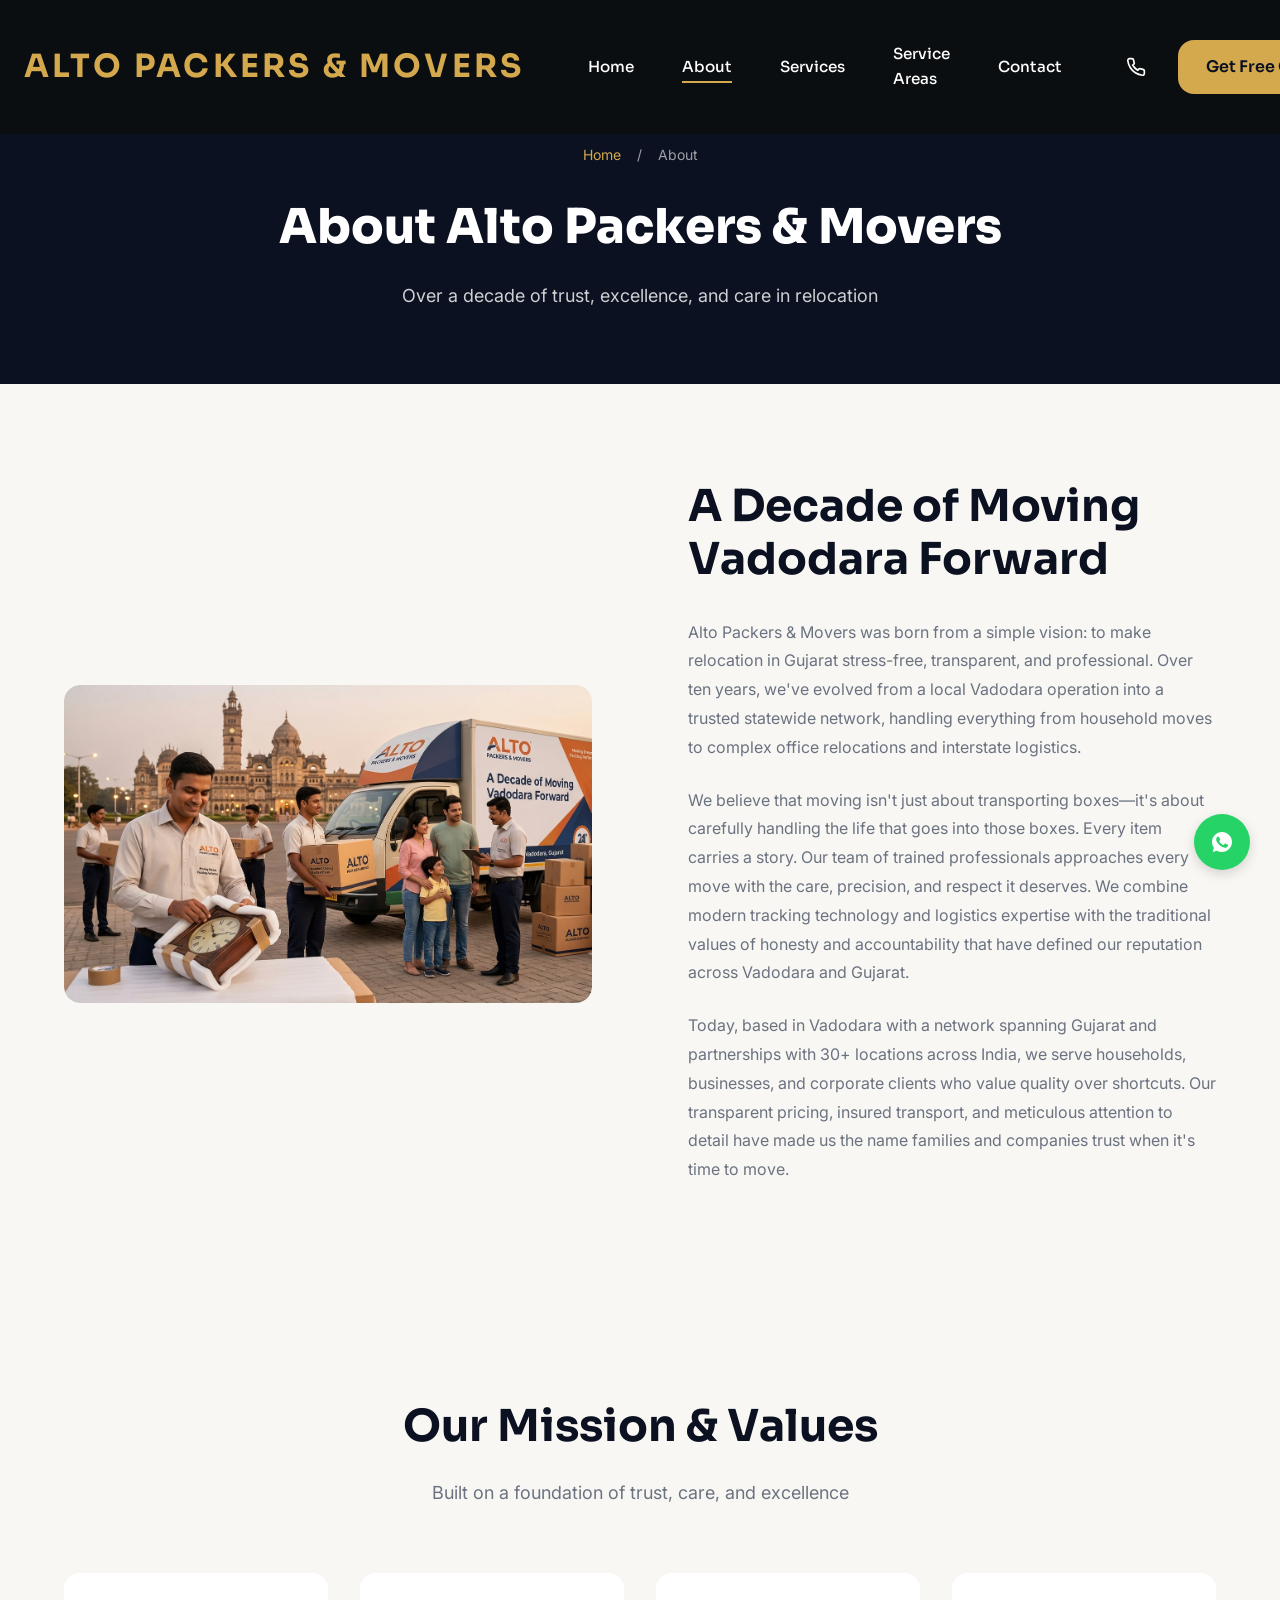
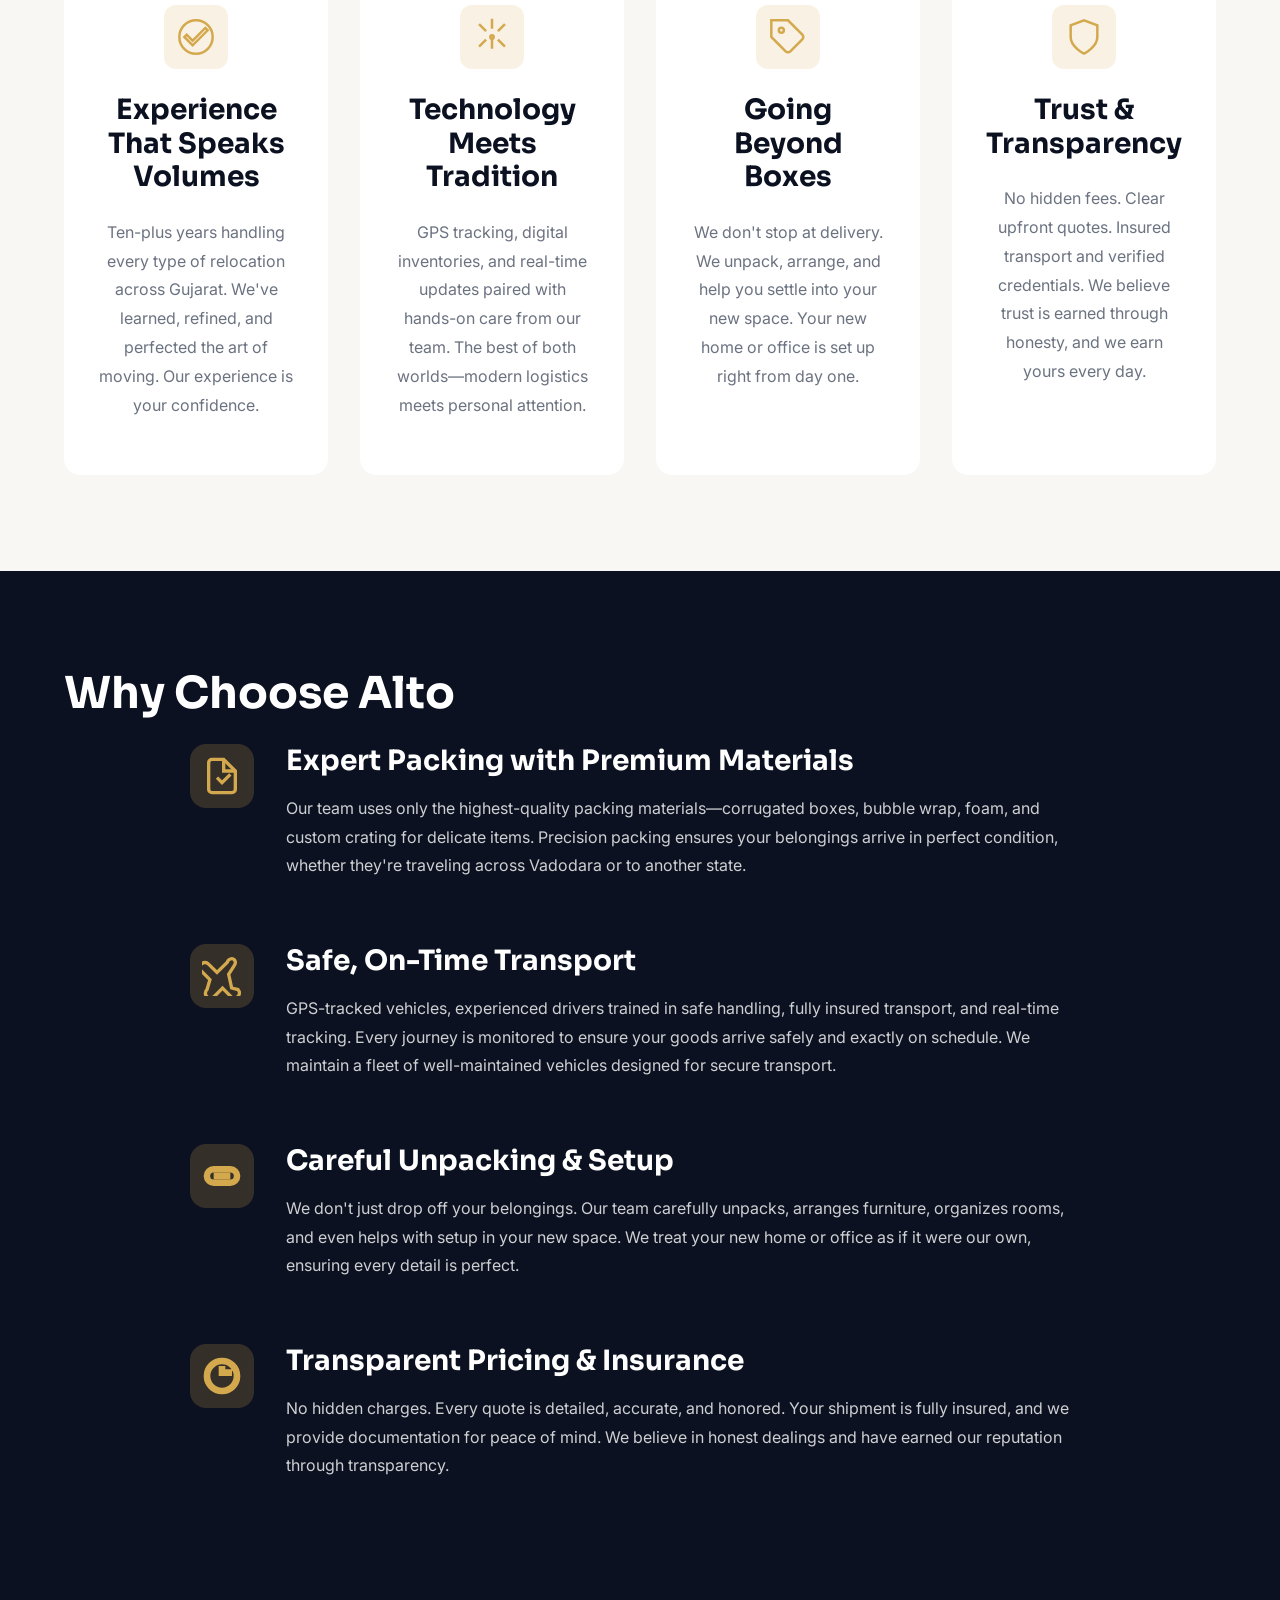
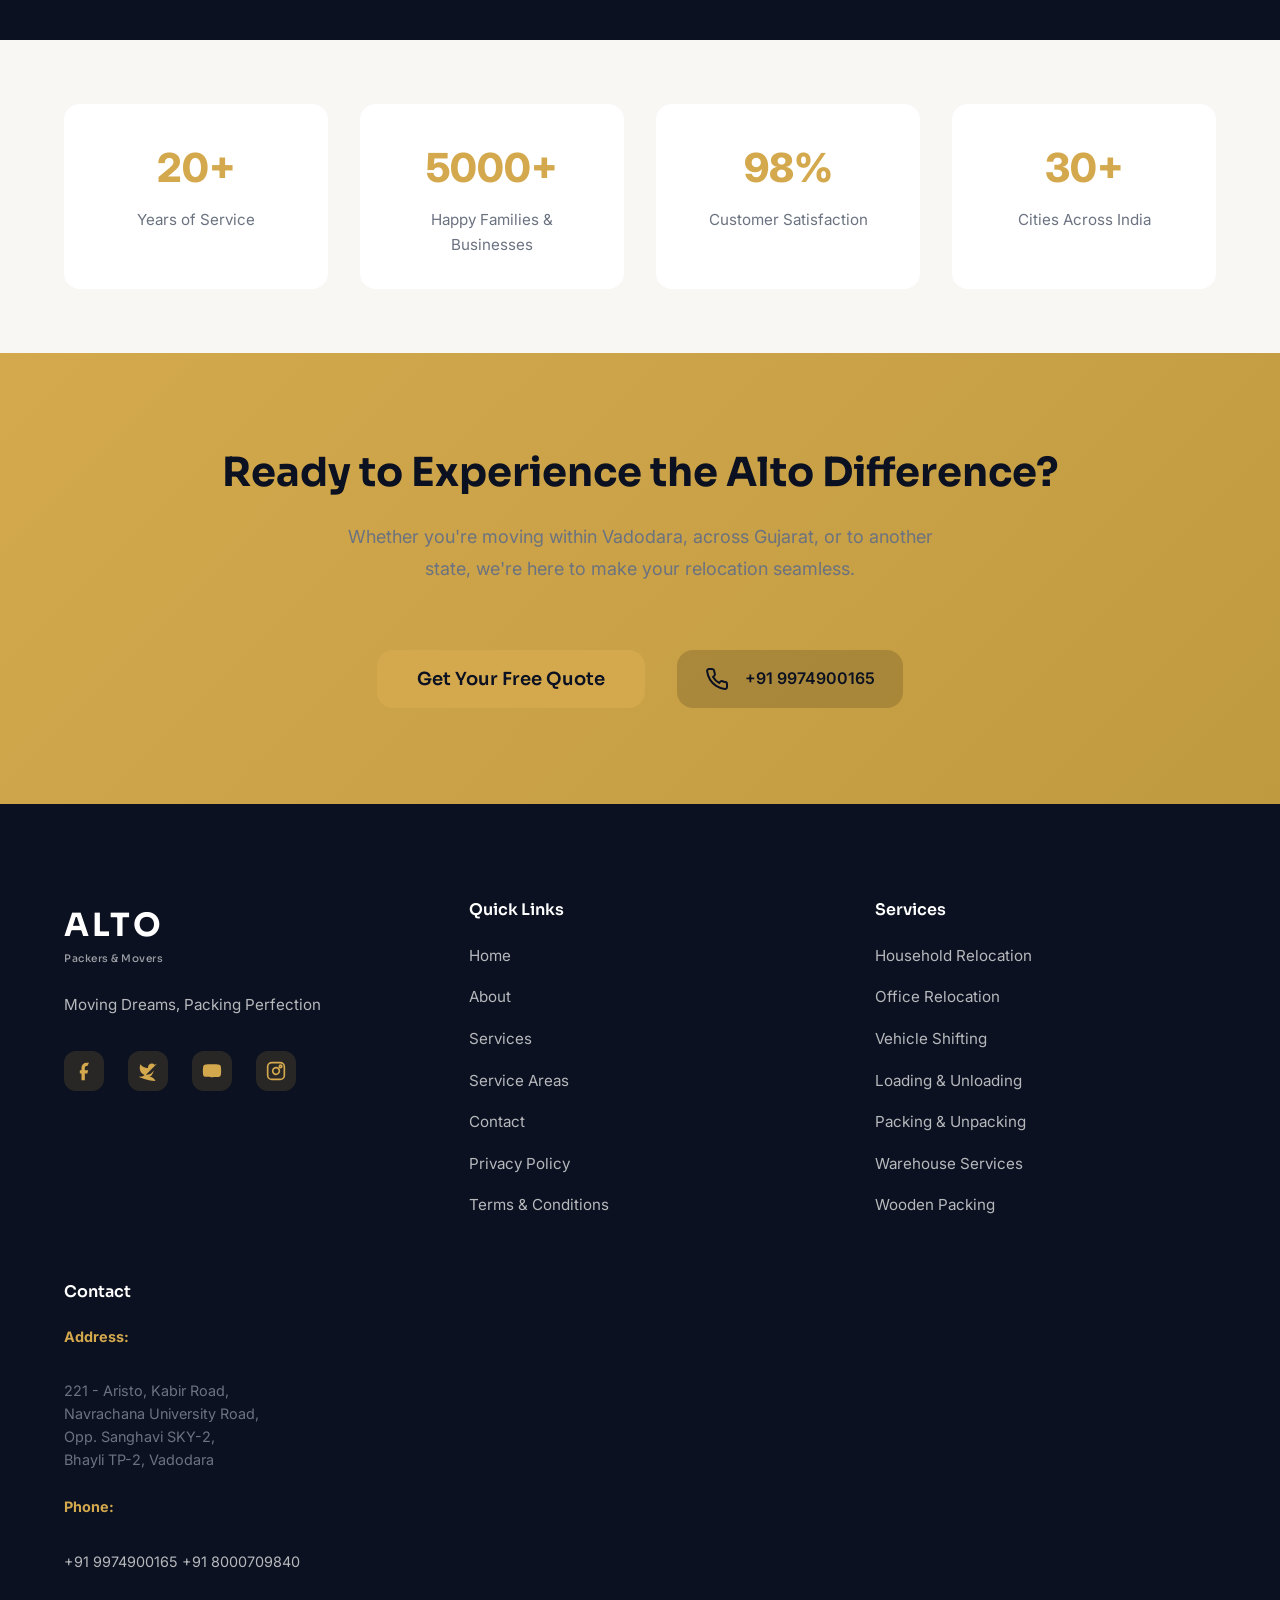
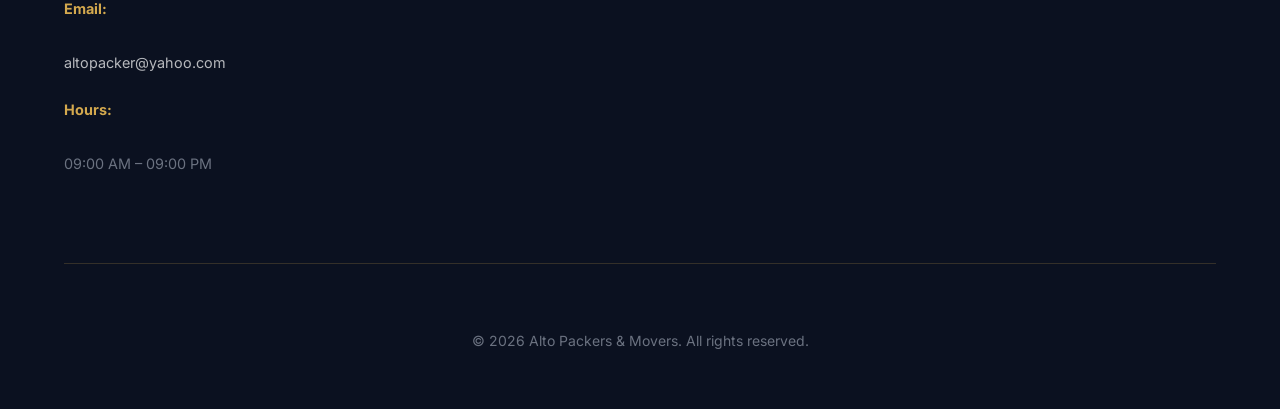
==== commit 063fd716: "Update about.html" ====
--- a/about.html
+++ b/about.html
@@ -219,22 +219,22 @@
   <!-- WhatsApp Button -->
   <a href="https://wa.me/919974900165?text=Hello%20Alto%20Packers%20%26%20Movers%21%20I%20need%20help%20with%20my%20move." class="whatsapp-btn" aria-label="Chat on WhatsApp" title="Chat with us on WhatsApp" target="_blank" rel="noopener noreferrer">
     <svg width="24" height="24" viewBox="0 0 24 24" fill="currentColor">
-      <path d="M17.472 14.382c-.297-.149-1.758-.867-2.03-.967-.272-.099-.471-.148-.67.15-.197.297-.767.966-.94 1.164-.173.199-.347.223-.644.075-.297-.15-1.255-.463-2.39-1.475-.883-.788-1.48-1.761-1.653-2.059-.173-.297-.018-.458.13-.606.134-.133.298-.347.446-.52.149-.174.198-.298.298-.497.099-.198.05-.371-.025-.52-.075-.149-.669-1.612-.916-2.207-.242-.579-.487-.5-.67-.51-.173-.008-.371-.01-.57-.01-.198 0-.52.074-.792.372-.272.297-1.04 1.016-1.04 2.479 0 1.462 1.065 2.875 1.213 3.074.149.198 2.096 3.2 5.076 4.487.709.306 1.262.489 1.694.625.712.227 1.36.195 1.871.118.571-.085 1.758-.719 2.006-1.413.248-.694.248-1.289.173-1.413-.074-.124-.272-.198-.57-.347m-5.421-7.403h-.004a9.87 9.87 0 00-9.746 9.798c0 2.718.738 5.33 2.139 7.592l-2.26 6.541 6.753-2.212c2.215 1.201 4.708 1.86 7.298 1.86 9.616 0 17.45-7.83 17.45-17.45 0-4.647-1.876-9.03-5.286-12.313-3.41-3.282-7.994-5.087-12.848-5.087"/>
-    </svg>
+  <path d="M12.012 2C6.486 2 2 6.479 2 12c0 2.191.706 4.219 1.905 5.871L2.603 22l4.283-1.282A9.952 9.952 0 0 0 12.012 22c5.526 0 10.012-4.479 10.012-10S17.538 2 12.012 2zm5.787 14.286c-.242.68-1.401 1.299-1.959 1.382-.501.075-1.135.106-1.831-.116-.423-.133-.965-.312-1.659-.611-2.917-1.26-4.823-4.21-4.968-4.404-.145-.194-1.187-1.578-1.187-3.008 0-1.43.748-2.133 1.014-2.424.266-.291.58-.364.773-.364.193 0 .387.002.556.01.18.008.419-.068.656.5.242.582.825 2.014.898 2.16.073.146.122.316.024.51-.097.194-.146.315-.291.485-.145.17-.305.38-.436.51-.145.145-.296.303-.127.593.169.29.753 1.242 1.618 2.012 1.112.99 2.049 1.298 2.34 1.443.291.145.461.121.63-.073.17-.194.727-.848.921-1.139.194-.291.388-.242.655-.145.267.097 1.697.801 1.988.947.291.146.485.218.558.34.073.121.073.704-.169 1.384z"/>
+</svg>
   </a>
 
   <!-- HIGH-CONVERTING STICKY MOBILE ACTION BAR -->
   <div class="mobile-sticky-bar">
     <a href="tel:+919974900165" class="mobile-sticky-bar__btn mobile-sticky-bar__btn--call">
-      <svg width="20" height="20" viewBox="0 0 24 24" fill="none" stroke="currentColor" stroke-width="2">
-        <path d="M22 16.92v3a2 2 0 0 1-2.18 2 19.79 19.79 0 0 1-8.63-3.07 19.5 19.5 0 0 1-6-6 19.79 19.79 0 0 1-3.07-8.67A2 2 0 0 1 4.11 2h3a2 2 0 0 1 2 1.72 12.84 12.84 0 0 0 .7 2.81 2 2 0 0 1-.45 2.11L8.09 9.91a16 16 0 0 0 6 6l1.27-1.27a2 2 0 0 1 2.11-.45 12.84 12.84 0 0 0 2.81.7A2 2 0 0 1 22 16.92z"></path>
-      </svg>
+      <svg width="20" height="20" viewBox="0 0 24 24" fill="none" stroke="currentColor" stroke-width="2" stroke-linecap="round" stroke-linejoin="round">
+  <path d="M22 16.92v3a2 2 0 0 1-2.18 2 19.79 19.79 0 0 1-8.63-3.07 19.5 19.5 0 0 1-6-6 19.79 19.79 0 0 1-3.07-8.67A2 2 0 0 1 4.11 2h3a2 2 0 0 1 2 1.72 12.84 12.84 0 0 0 .7 2.81 2 2 0 0 1-.45 2.11L8.09 9.91a16 16 0 0 0 6 6l1.27-1.27a2 2 0 0 1 2.11-.45 12.84 12.84 0 0 0 2.81.7A2 2 0 0 1 22 16.92z"></path>
+</svg>
       Call Now
     </a>
     <a href="https://wa.me/919974900165?text=Hello%20Alto%20Packers%20%26%20Movers%21%20I%20need%20a%20quote%20for%20my%20move." class="mobile-sticky-bar__btn mobile-sticky-bar__btn--whatsapp" target="_blank" rel="noopener noreferrer">
-      <svg width="20" height="20" viewBox="0 0 24 24" fill="currentColor">
-        <path d="M17.472 14.382c-.297-.149-1.758-.867-2.03-.967-.272-.099-.471-.148-.67.15-.197.297-.767.966-.94 1.164-.173.199-.347.223-.644.075-.297-.15-1.255-.463-2.39-1.475-.883-.788-1.48-1.761-1.653-2.059-.173-.297-.018-.458.13-.606.134-.133.298-.347.446-.52.149-.174.198-.298.298-.497.099-.198.05-.371-.025-.52-.075-.149-.669-1.612-.916-2.207-.242-.579-.487-.5-.67-.51-.173-.008-.371-.01-.57-.01-.198 0-.52.074-.792.372-.272.297-1.04 1.016-1.04 2.479 0 1.462 1.065 2.875 1.213 3.074.149.198 2.096 3.2 5.076 4.487.709.306 1.262.489 1.694.625.712.227 1.36.195 1.871.118.571-.085 1.758-.719 2.006-1.413.248-.694.248-1.289.173-1.413-.074-.124-.272-.198-.57-.347m-5.421-7.403h-.004a9.87 9.87 0 00-9.746 9.798c0 2.718.738 5.33 2.139 7.592l-2.26 6.541 6.753-2.212c2.215 1.201 4.708 1.86 7.298 1.86 9.616 0 17.45-7.83 17.45-17.45 0-4.647-1.876-9.03-5.286-12.313-3.41-3.282-7.994-5.087-12.848-5.087"/>
-      </svg>
+      <svg width="24" height="24" viewBox="0 0 24 24" fill="currentColor">
+  <path d="M12.012 2C6.486 2 2 6.479 2 12c0 2.191.706 4.219 1.905 5.871L2.603 22l4.283-1.282A9.952 9.952 0 0 0 12.012 22c5.526 0 10.012-4.479 10.012-10S17.538 2 12.012 2zm5.787 14.286c-.242.68-1.401 1.299-1.959 1.382-.501.075-1.135.106-1.831-.116-.423-.133-.965-.312-1.659-.611-2.917-1.26-4.823-4.21-4.968-4.404-.145-.194-1.187-1.578-1.187-3.008 0-1.43.748-2.133 1.014-2.424.266-.291.58-.364.773-.364.193 0 .387.002.556.01.18.008.419-.068.656.5.242.582.825 2.014.898 2.16.073.146.122.316.024.51-.097.194-.146.315-.291.485-.145.17-.305.38-.436.51-.145.145-.296.303-.127.593.169.29.753 1.242 1.618 2.012 1.112.99 2.049 1.298 2.34 1.443.291.145.461.121.63-.073.17-.194.727-.848.921-1.139.194-.291.388-.242.655-.145.267.097 1.697.801 1.988.947.291.146.485.218.558.34.073.121.073.704-.169 1.384z"/>
+</svg>
       WhatsApp Quote
     </a>
   </div>
--- a/style.css
+++ b/style.css
@@ -1,9 +1,9 @@
+
 /* ═══════════════════════════════════════════════════════════════
    ALTO PACKERS & MOVERS — PREMIUM DESIGN SYSTEM
    ═══════════════════════════════════════════════════════════════ */
 
 :root {
-  /* Colors */
   --color-dark: #0B1120;
   --color-dark-secondary: #1E2433;
   --color-accent: #D4A94E;
@@ -13,7 +13,7 @@
   --color-text-dark: #0B1120;
   --color-text-muted: #6B7280;
   --color-border: #E5E7EB;
-  
+
   /* Typography */
   --font-family-heading: 'Sora', sans-serif;
   --font-family-body: 'Inter', sans-serif;
@@ -22,7 +22,7 @@
   --font-weight-semibold: 600;
   --font-weight-bold: 700;
   --font-weight-extrabold: 800;
-  
+
   /* Sizing */
   --spacing-xs: 0.5rem;
   --spacing-sm: 1rem;
@@ -31,34 +31,28 @@
   --spacing-xl: 3rem;
   --spacing-2xl: 4rem;
   --spacing-3xl: 6rem;
-  
+
   /* Border Radius */
   --radius-sm: 8px;
   --radius-md: 12px;
   --radius-lg: 16px;
   --radius-xl: 20px;
   --radius-full: 9999px;
-  
+
   /* Shadows */
   --shadow-sm: 0 2px 8px rgba(0, 0, 0, 0.08);
   --shadow-md: 0 4px 16px rgba(0, 0, 0, 0.12);
   --shadow-lg: 0 8px 24px rgba(0, 0, 0, 0.16);
   --shadow-xl: 0 12px 32px rgba(0, 0, 0, 0.2);
-  
+
   /* Glow effects */
   --glow-accent: 0 0 30px rgba(212, 169, 78, 0.3);
   --glow-accent-strong: 0 0 50px rgba(212, 169, 78, 0.4);
-  
+
   /* Transitions */
   --transition-fast: 150ms ease-in-out;
   --transition-base: 250ms ease-in-out;
   --transition-slow: 350ms ease-in-out;
-}
-
-/* Noise texture overlay */
-@keyframes grain {
-  0% { background-position: 0 0; }
-  100% { background-position: 100px 100px; }
 }
 
 /* ═══════════════════════════════════════════════════════════════
@@ -256,23 +250,25 @@
    ═══════════════════════════════════════════════════════════════ */
 
 .header {
-  position: fixed;
+  position: relative; /* Takes up layout space so the video section sits below it */
+  width: 100%;
+  z-index: 1000;
+  background: #0b0e10;
+  transition: all var(--transition-base);
+  padding: var(--spacing-md) 0;
+}
+
+/* Header on inner pages (about, services, service-areas, contact) */
+.header.inner-page {
+  background: var(--color-dark);
+}
+
+/* Header after scroll - blurred effect */
+.header.scrolled {
+  position: fixed; /* Re-applies fixed overlay mode only when scrolling down */
   top: 0;
   left: 0;
   right: 0;
-  z-index: 1000;
-  background: transparent;
-  transition: all var(--transition-base);
-  padding: var(--spacing-md) 0;
-}
-
-/* Header on inner pages (about, services, service-areas, contact) */
-.header.inner-page {
-  background: var(--color-dark);
-}
-
-/* Header after scroll - blurred effect */
-.header.scrolled {
   background-color: rgba(11, 17, 32, 0.95);
   backdrop-filter: blur(8px);
   padding: var(--spacing-sm) 0;
@@ -499,12 +495,13 @@
 .hero {
   position: relative;
   width: 100%;
-  min-height: 100vh;
+  height: 520px; /* Reduced fixed height (Adjust this number to make it shorter/taller) */
+  min-height: auto;
+  margin-top: 0;
   display: flex;
   align-items: center;
   justify-content: center;
-  overflow: hidden;
-  margin-top: 60px;
+  overflow: hidden; /* Trims off video overflow cleanly at the bottom */
 }
 
 .hero__video {
@@ -514,6 +511,8 @@
   width: 100%;
   height: 100%;
   object-fit: cover;
+  object-position: center top; /* Anchors video to the top, trimming height strictly from the bottom */
+  animation: parallaxZoom 20s ease-out forwards;
 }
 
 .hero__overlay {
@@ -521,6 +520,12 @@
   inset: 0;
   background: linear-gradient(180deg, rgba(11, 17, 32, 0.2) 0%, rgba(11, 17, 32, 0.75) 100%);
   z-index: 1;
+}
+
+@media (max-width: 768px) {
+  .hero {
+    height: 380px; /* Compact height for tablet/mobile devices */
+  }
 }
 
 /* Animated parallax on scroll */
@@ -615,9 +620,9 @@
 .inner-hero {
   background-color: var(--color-dark);
   color: var(--color-text-light);
-  padding: 120px var(--spacing-md) var(--spacing-3xl);
+  padding: 10px var(--spacing-md) var(--spacing-xl);
   text-align: center;
-  margin-top: 60px;
+ 
 }
 
 .inner-hero__content {
@@ -683,6 +688,28 @@
   margin-top: var(--spacing-2xl);
 }
 
+/* Trust Strip Container */
+.trust-strip__grid {
+  display: grid;
+  grid-template-columns: repeat(2, 1fr); /* 2 equal-width columns */
+  gap: var(--spacing-lg) var(--spacing-xl); /* Spacing between grid items */
+  align-items: center;
+}
+
+/* Trust Item Alignment */
+.trust-item {
+  display: flex;
+  align-items: center;
+  gap: var(--spacing-sm);
+}
+
+/* Mobile Responsiveness: collapses back to 1 column on small phone screens */
+@media (max-width: 576px) {
+  .trust-strip__grid {
+    grid-template-columns: 1fr;
+    gap: var(--spacing-md);
+  }
+}
 /* ═══════════════════════════════════════════════════════════════
    ABOUT TEASER
    ═══════════════════════════════════════════════════════════════ */
@@ -883,15 +910,16 @@
 
 .why-choose-us__grid {
   display: grid;
-  grid-template-columns: 1fr 1fr;
-  gap: var(--spacing-3xl);
-  align-items: center;
-}
-
+  grid-template-columns: repeat(2, 1fr);
+  gap: var(--spacing-xl) var(--spacing-2xl); /* Adds row and column gaps */
+  align-items: start;
+}
+
+/* Optional: Make each feature box take full card width cleanly */
 .feature-row {
   display: flex;
-  gap: var(--spacing-lg);
-  margin-bottom: var(--spacing-2xl);
+  gap: var(--spacing-md);
+  margin-bottom: 0; /* Cleans up vertical stacking spacing */
 }
 
 .feature-row__icon {
@@ -2107,6 +2135,142 @@
 }
 
 /* ═══════════════════════════════════════════════════════════════
+   QUOTE REQUEST MODAL (Request Quote popup)
+   ═══════════════════════════════════════════════════════════════ */
+
+.quote-modal {
+  position: fixed;
+  inset: 0;
+  z-index: 2100;
+  display: flex;
+  align-items: center;
+  justify-content: center;
+  padding: var(--spacing-md);
+  opacity: 0;
+  pointer-events: none;
+  transition: opacity var(--transition-base);
+}
+
+.quote-modal.active {
+  opacity: 1;
+  pointer-events: auto;
+}
+
+.quote-modal__overlay {
+  position: absolute;
+  inset: 0;
+  background: rgba(11, 17, 32, 0.75);
+  backdrop-filter: blur(4px);
+}
+
+.quote-modal__content {
+  position: relative;
+  background: var(--color-light);
+  border-radius: var(--radius-lg);
+  padding: var(--spacing-2xl);
+  max-width: 460px;
+  width: 100%;
+  max-height: 90vh;
+  overflow-y: auto;
+  box-shadow: var(--shadow-xl);
+  transform: translateY(30px);
+  transition: transform var(--transition-base);
+}
+
+.quote-modal.active .quote-modal__content {
+  transform: translateY(0);
+}
+
+.quote-modal__close {
+  position: absolute;
+  top: var(--spacing-md);
+  right: var(--spacing-md);
+  width: 36px;
+  height: 36px;
+  border: none;
+  background: var(--color-light-secondary);
+  border-radius: var(--radius-full);
+  cursor: pointer;
+  display: flex;
+  align-items: center;
+  justify-content: center;
+  color: var(--color-text-dark);
+  transition: background-color var(--transition-base), transform var(--transition-base);
+}
+
+.quote-modal__close:hover {
+  background: var(--color-border);
+  transform: rotate(90deg);
+}
+
+.quote-modal__header {
+  margin-bottom: var(--spacing-lg);
+  padding-right: var(--spacing-xl);
+}
+
+.quote-modal__header h3 {
+  margin-bottom: var(--spacing-xs);
+  font-size: 1.5rem;
+}
+
+.quote-modal__header p {
+  margin-bottom: 0;
+  font-size: 0.95rem;
+}
+
+.quote-modal__form .form-group {
+  margin-bottom: var(--spacing-md);
+}
+
+.quote-modal__form .form-row {
+  display: grid;
+  grid-template-columns: 1fr 1fr;
+  gap: var(--spacing-md);
+}
+
+.quote-modal__form input,
+.quote-modal__form select {
+  width: 100%;
+  padding: 0.85rem 1rem;
+  border: 2px solid var(--color-border);
+  border-radius: var(--radius-md);
+  font-family: var(--font-family-body);
+  font-size: 0.95rem;
+  background-color: var(--color-text-light);
+  transition: all var(--transition-base);
+}
+
+.quote-modal__form input:focus,
+.quote-modal__form select:focus {
+  outline: none;
+  border-color: var(--color-accent);
+  box-shadow: 0 0 0 3px rgba(212, 169, 78, 0.12);
+}
+
+.quote-modal__form .btn--block {
+  width: 100%;
+  margin-top: var(--spacing-xs);
+}
+
+.quote-modal #quoteModalMessage {
+  margin-top: var(--spacing-lg);
+}
+
+body.quote-modal-open {
+  overflow: hidden;
+}
+
+@media (max-width: 480px) {
+  .quote-modal__form .form-row {
+    grid-template-columns: 1fr;
+  }
+
+  .quote-modal__content {
+    padding: var(--spacing-lg);
+  }
+}
+
+/* ═══════════════════════════════════════════════════════════════
    SCROLL REVEAL ANIMATIONS
    ═══════════════════════════════════════════════════════════════ */
 
@@ -2455,3 +2619,18 @@
     width: 100%;
   }
 }
+.mobile-sticky-bar {
+  position: fixed;
+  bottom: 0;
+  left: 0;
+  right: 0;
+  display: flex;
+  z-index: 999;
+}
+
+/* Hide on Desktop and Tablet Viewports */
+@media screen and (min-width: 769px) {
+  .mobile-sticky-bar {
+    display: none !important;
+  }
+}
